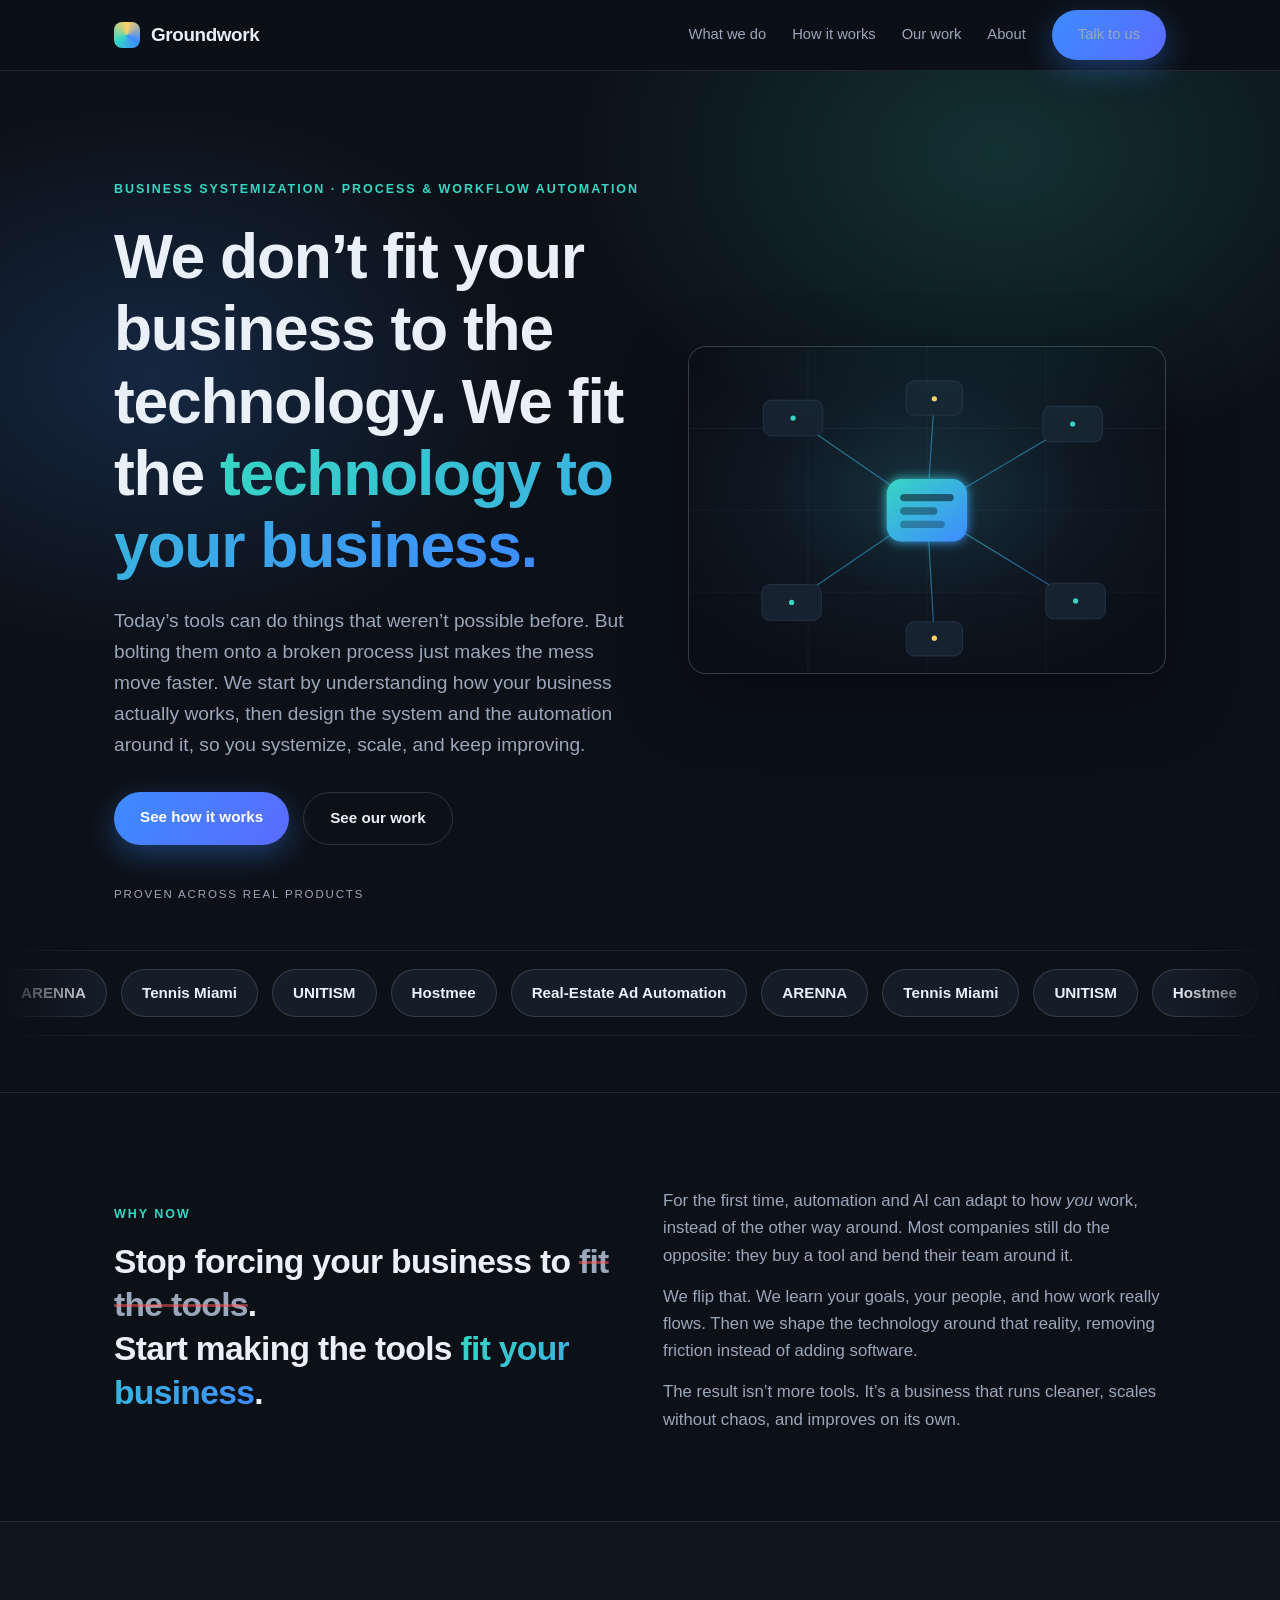
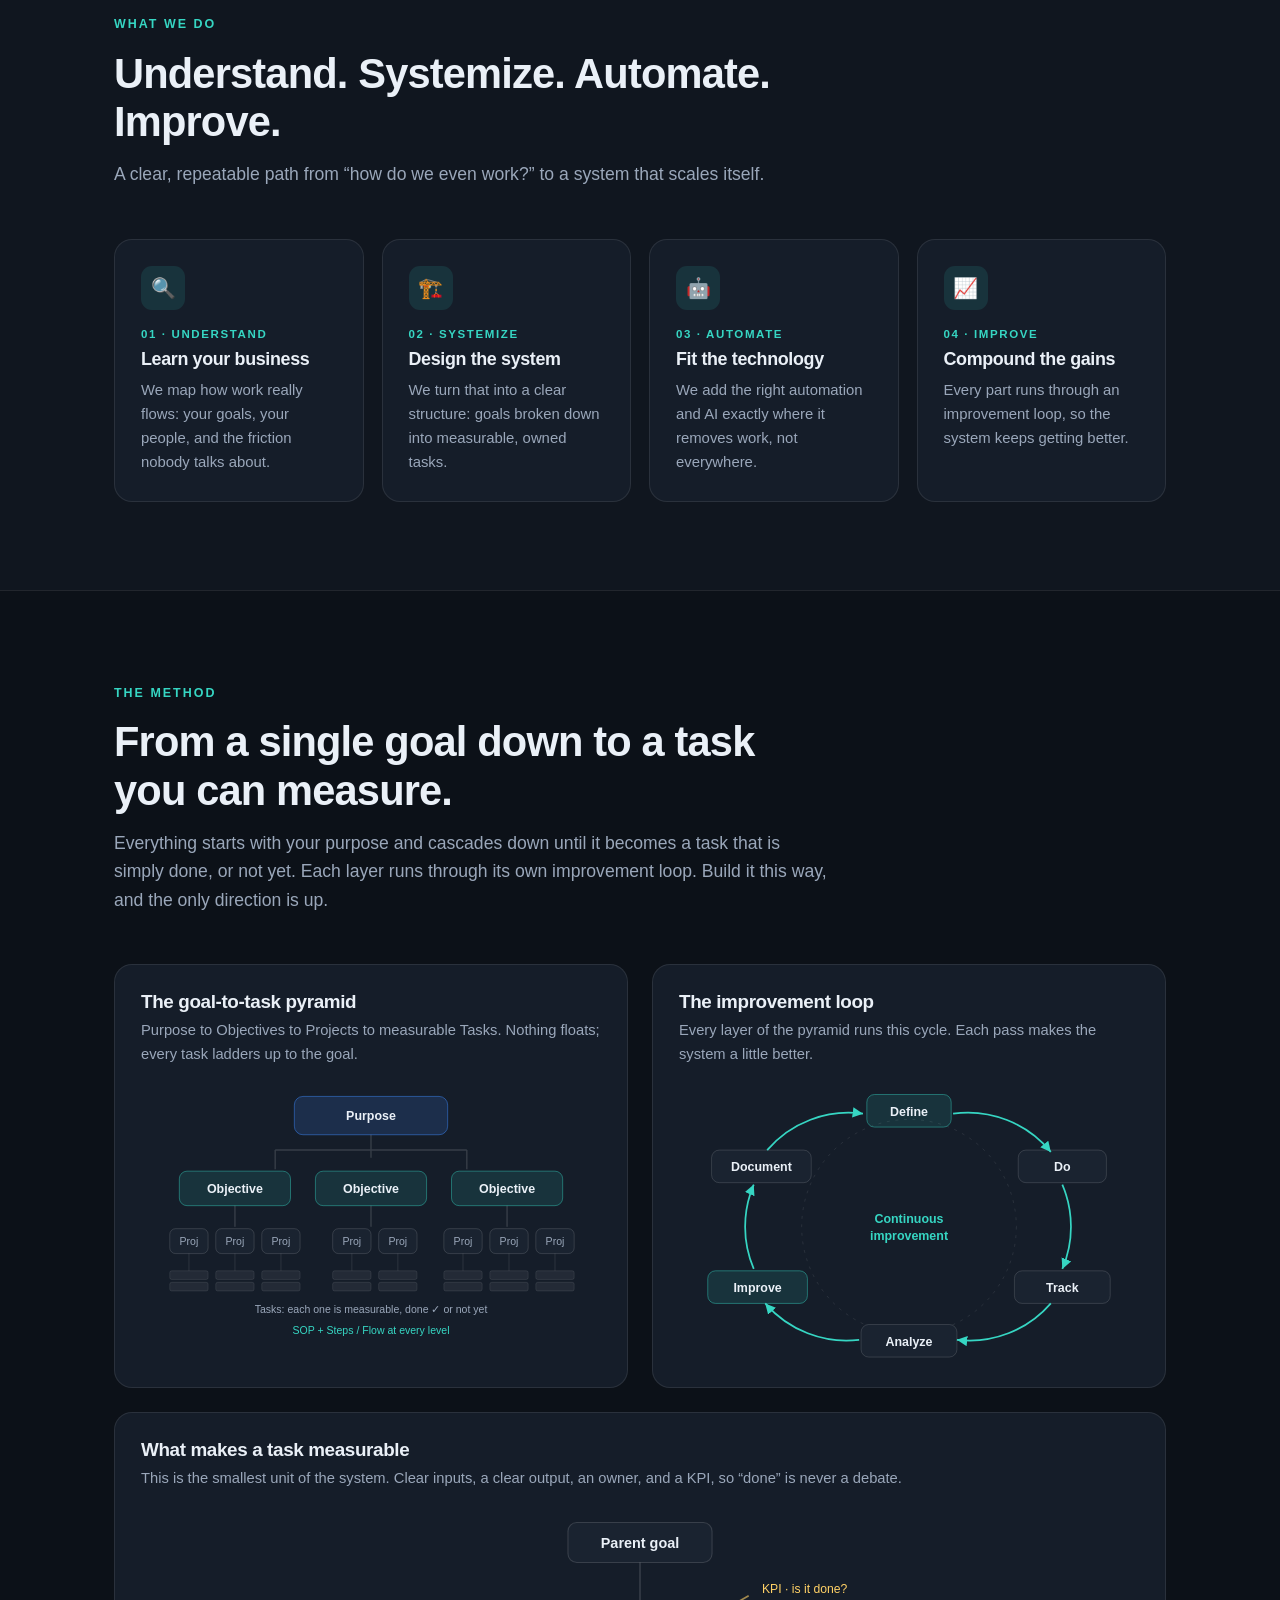
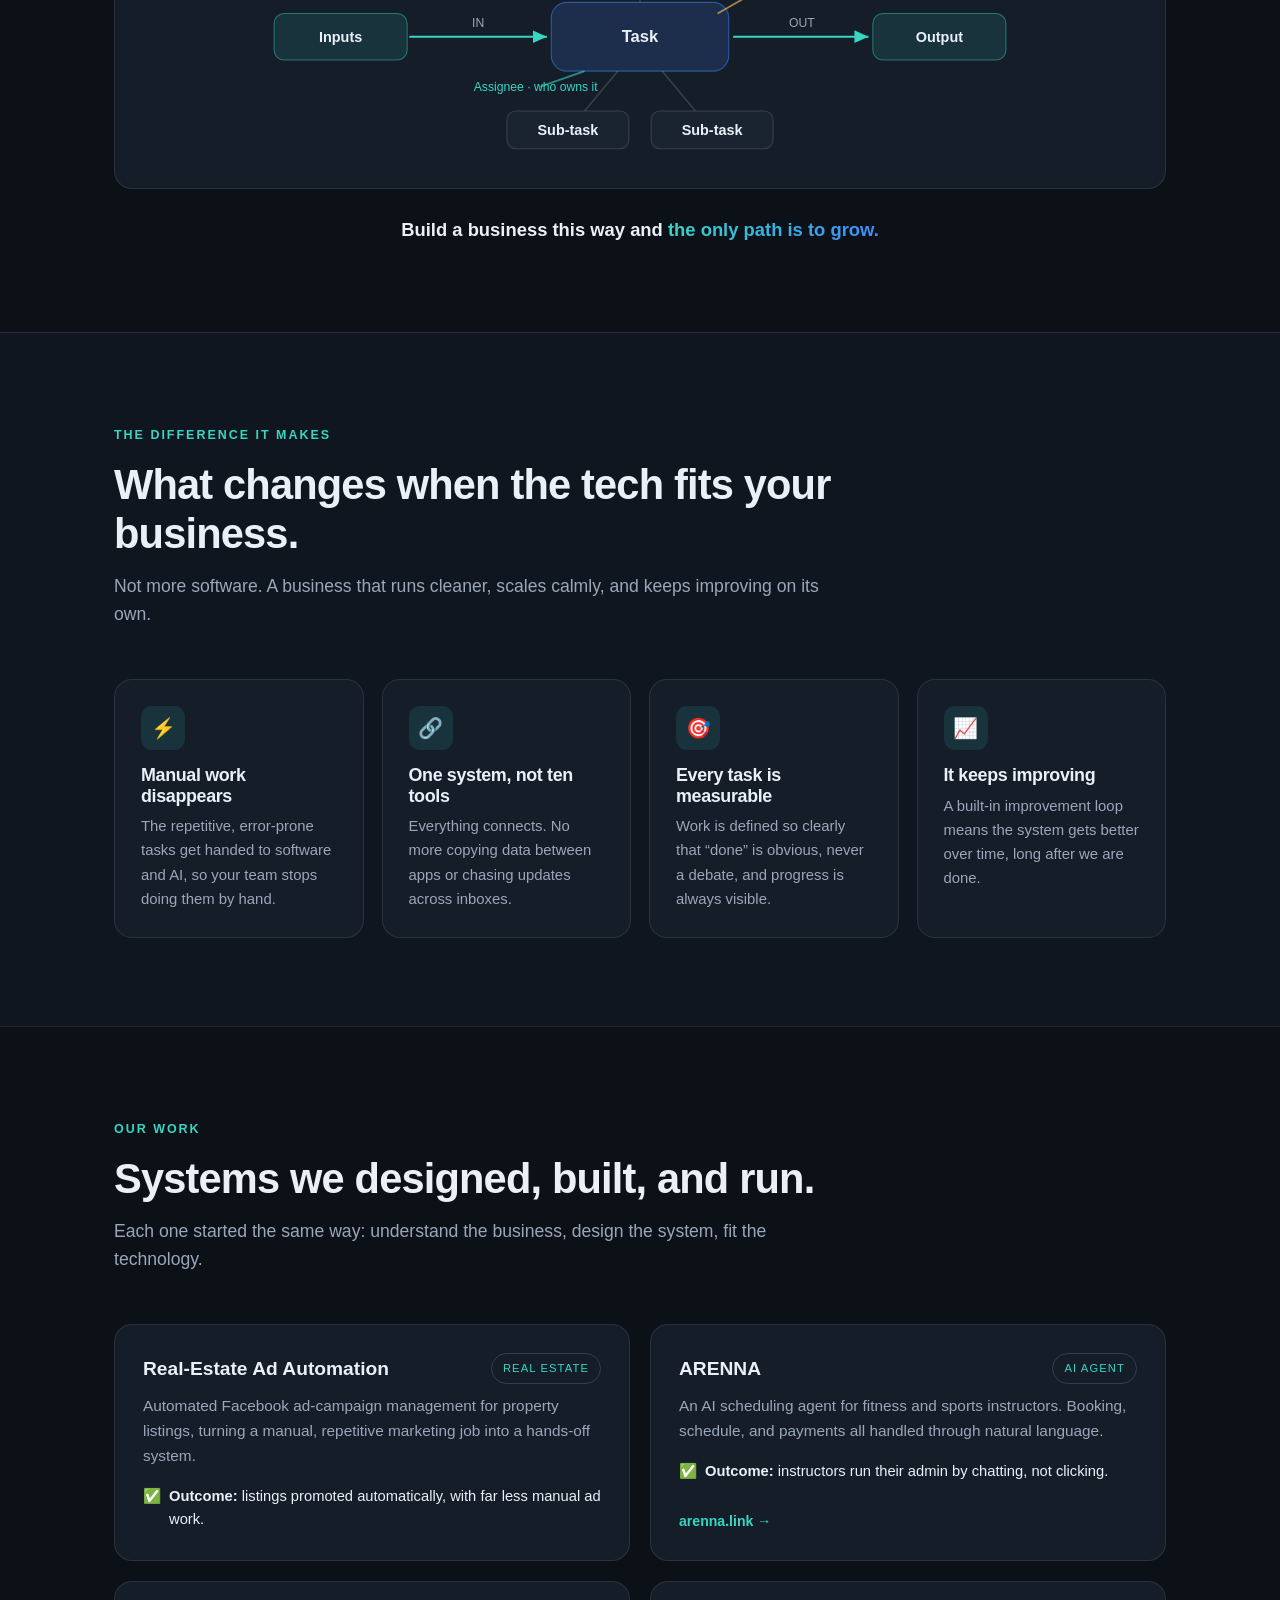
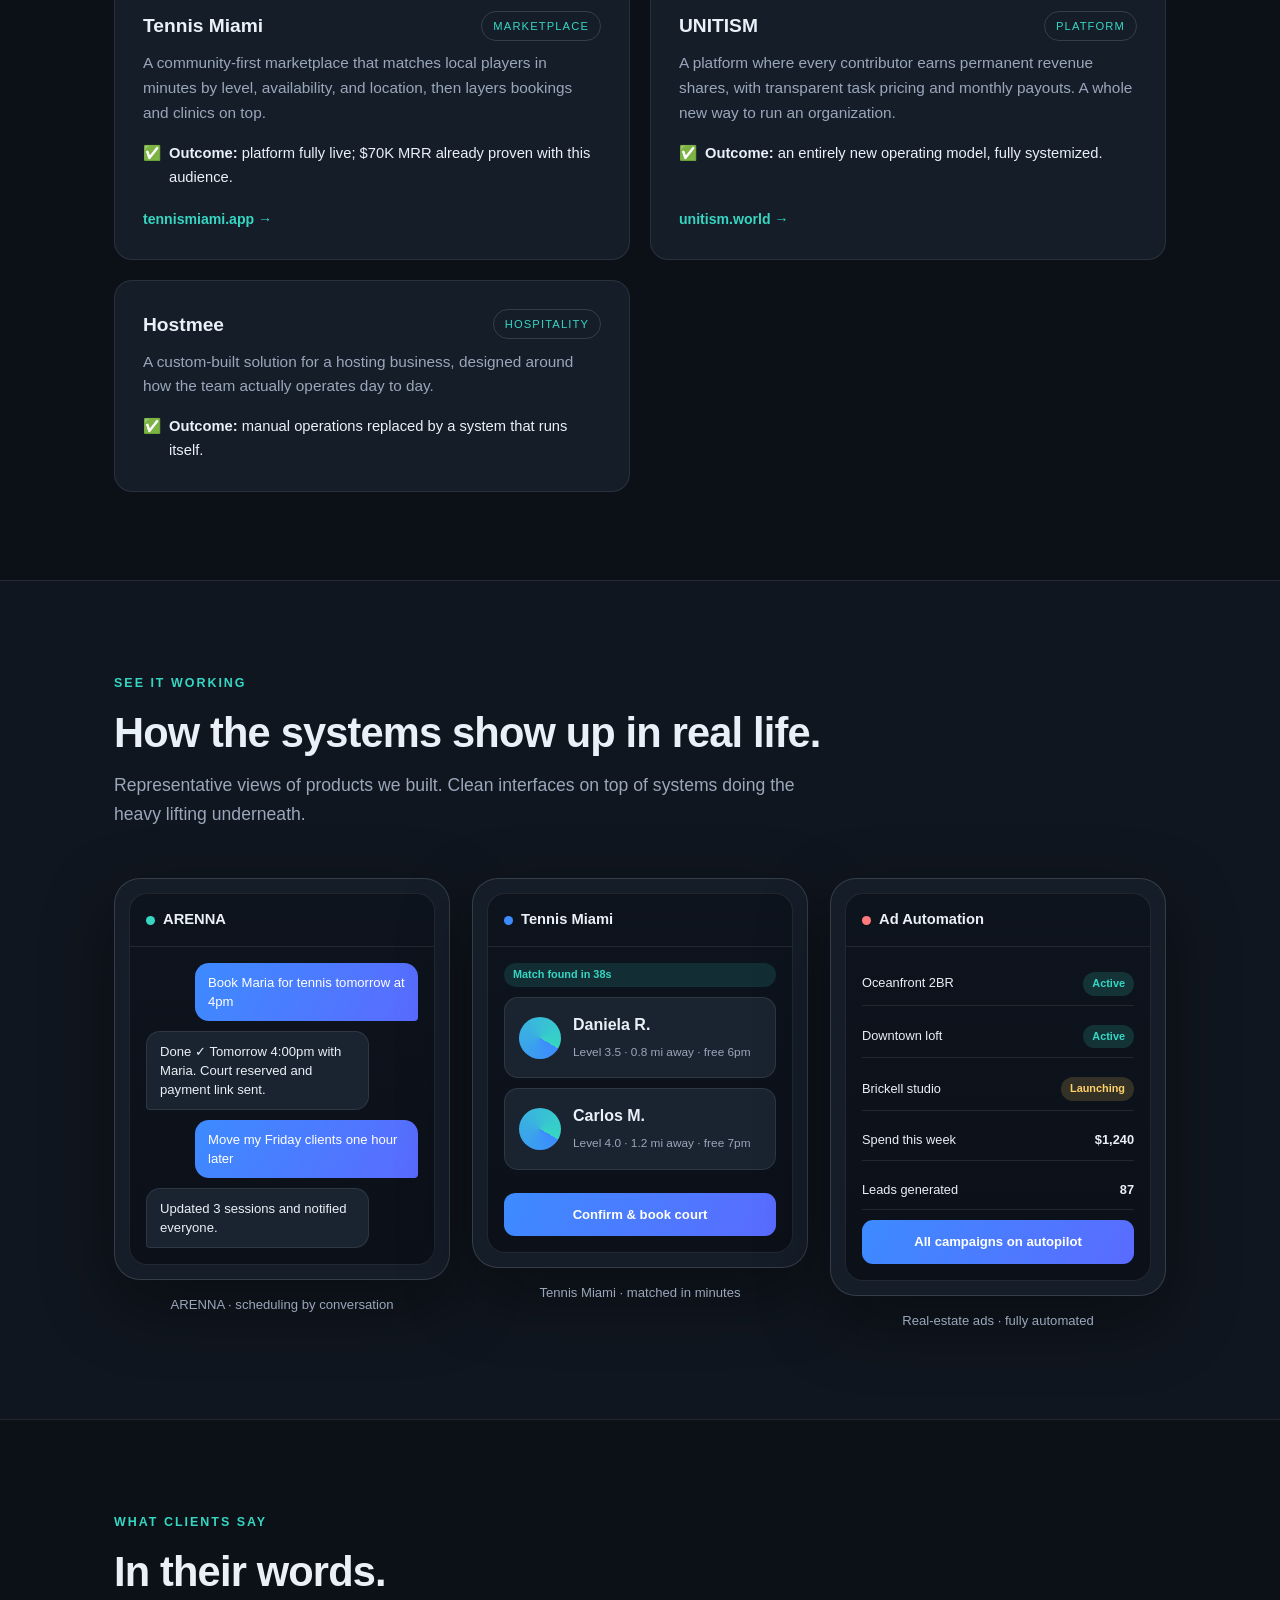
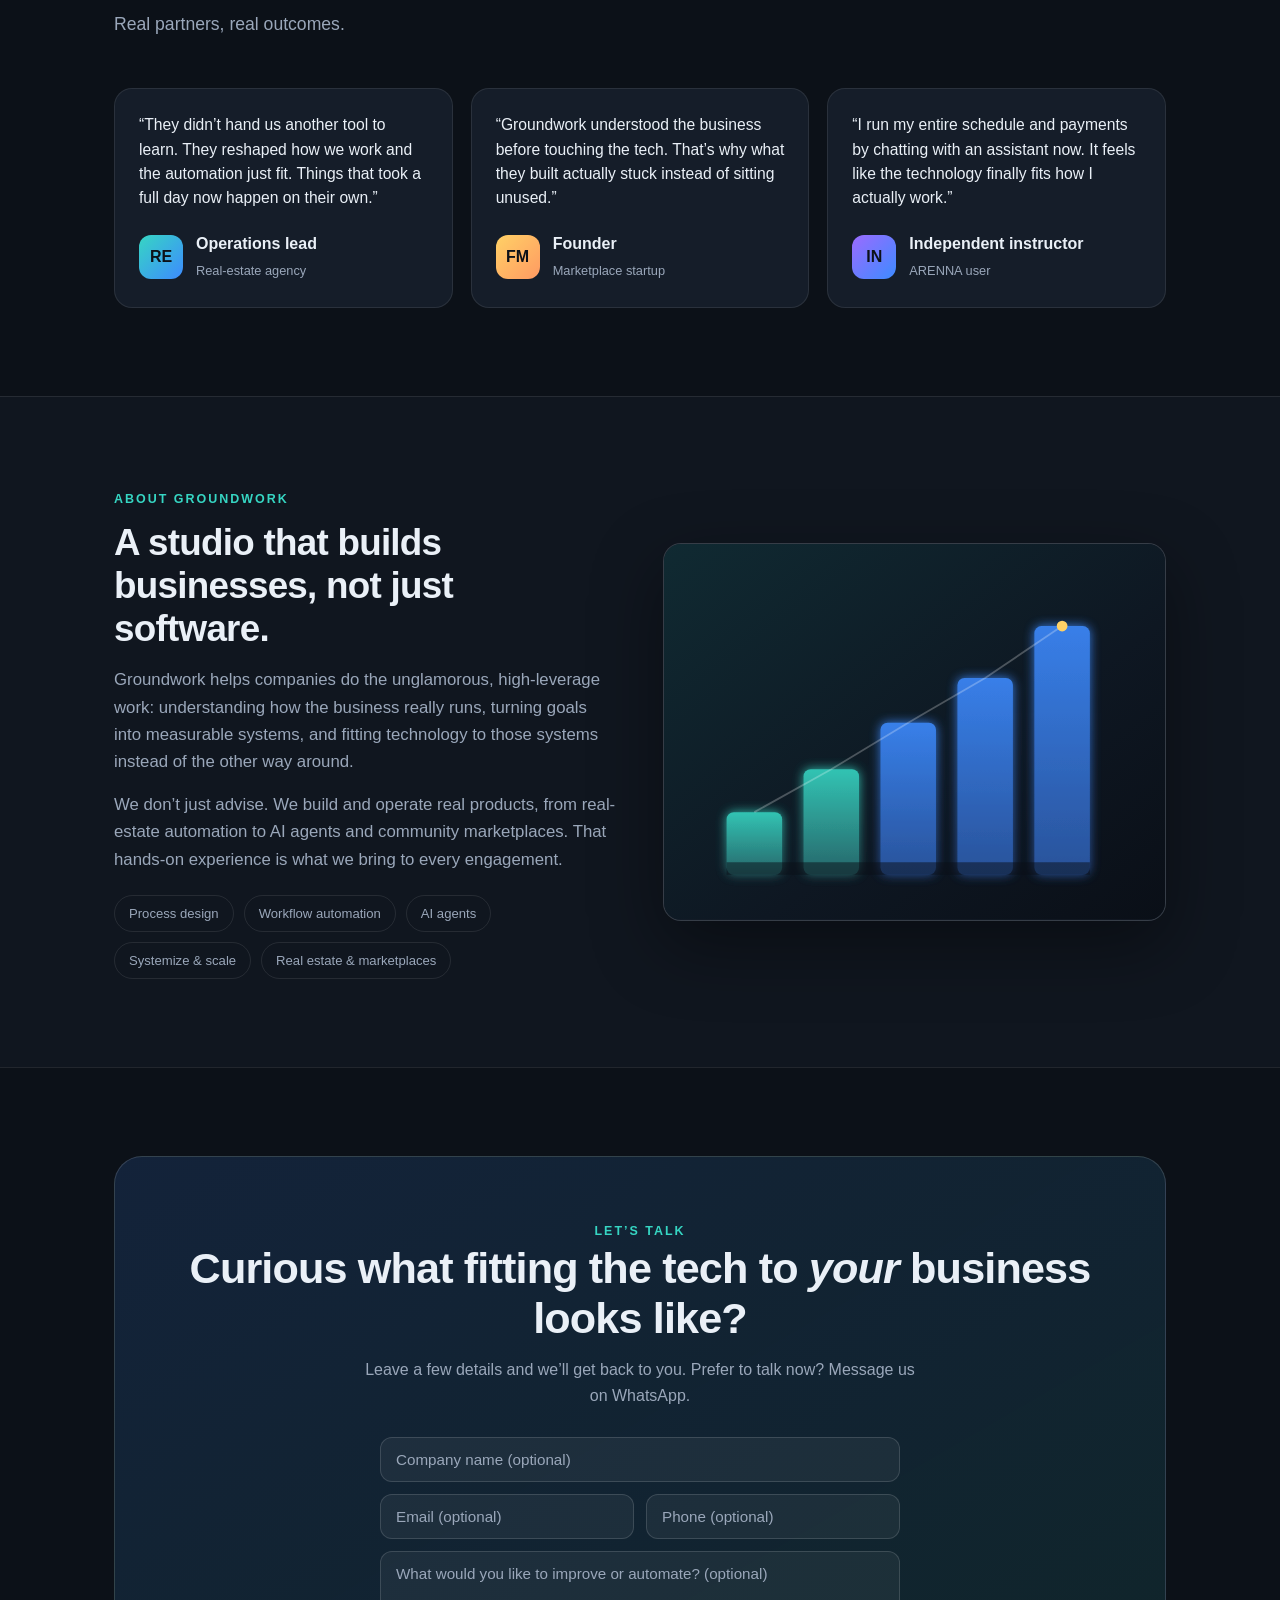
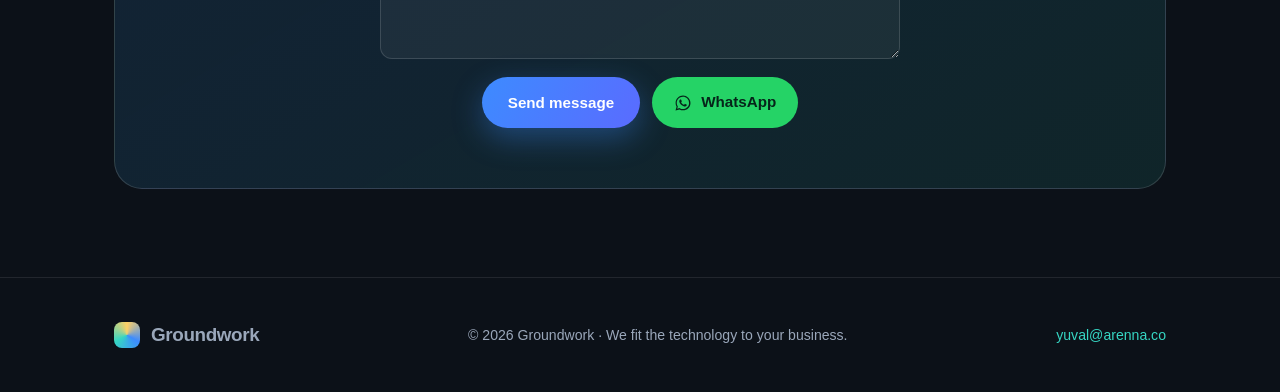
==== index.html @ fa265220 "Add files via upload" ====
<!DOCTYPE html>
<html lang="en">
<head>
<meta charset="UTF-8" />
<meta name="viewport" content="width=device-width, initial-scale=1.0" />
<title>Groundwork · We fit the technology to your business</title>
<meta name="description" content="Groundwork helps companies systemize and scale. We map how your business really works, design the system, and fit the right automation to it, so growth becomes the default path." />
<style>
  :root{
    --bg:#0c1118; --bg-soft:#10161f; --panel:#151d29; --panel-2:#1a2330;
    --line:rgba(255,255,255,.09); --line-2:rgba(255,255,255,.14);
    --text:#eaf0f7; --muted:#9aa7ba;
    --brand:#3d8bff; --brand-2:#36d6c3; --accent:#ffd166;
    --radius:18px; --maxw:1100px; --shadow:0 24px 70px rgba(0,0,0,.4);
  }
  *{box-sizing:border-box;margin:0;padding:0}
  html{scroll-behavior:smooth}
  body{font-family:-apple-system,BlinkMacSystemFont,"Segoe UI",Inter,Roboto,Helvetica,Arial,sans-serif;
    background:var(--bg);color:var(--text);line-height:1.62;-webkit-font-smoothing:antialiased}
  a{color:inherit;text-decoration:none}
  .wrap{max-width:var(--maxw);margin:0 auto;padding:0 24px}
  .eyebrow{font-size:.78rem;letter-spacing:.16em;text-transform:uppercase;color:var(--brand-2);font-weight:600}
  h1,h2,h3,h4{line-height:1.16;letter-spacing:-.02em}
  .btn{display:inline-block;padding:13px 26px;border-radius:999px;font-weight:600;font-size:.95rem;
    transition:transform .15s ease,box-shadow .15s ease,border-color .15s ease,color .15s ease;cursor:pointer}
  .btn-primary{background:linear-gradient(120deg,var(--brand),#5a6bff);color:#fff;box-shadow:0 10px 30px rgba(61,139,255,.35)}
  .btn-primary:hover{transform:translateY(-2px)}
  .btn-ghost{border:1px solid var(--line-2);color:var(--text)}
  .btn-ghost:hover{border-color:var(--brand-2);color:var(--brand-2)}

  header.nav{position:sticky;top:0;z-index:50;backdrop-filter:blur(12px);background:rgba(12,17,24,.74);border-bottom:1px solid var(--line)}
  .nav-inner{display:flex;align-items:center;justify-content:space-between;height:70px}
  .logo{display:flex;align-items:center;gap:11px;font-weight:700;letter-spacing:-.02em;font-size:1.18rem}
  .logo .mark{width:26px;height:26px;border-radius:8px;background:conic-gradient(from 120deg,var(--brand),var(--brand-2),var(--accent),var(--brand))}
  .nav-links{display:flex;gap:26px;align-items:center}
  .nav-links a{color:var(--muted);font-size:.92rem;font-weight:500}
  .nav-links a:hover{color:var(--text)}
  @media(max-width:780px){.nav-links a:not(.nav-cta){display:none}}

  .hero{position:relative;overflow:hidden;padding:104px 0 56px}
  .hero::before{content:"";position:absolute;inset:0;pointer-events:none;
    background:radial-gradient(55% 50% at 78% 8%,rgba(54,214,195,.16),transparent 60%),radial-gradient(50% 45% at 12% 30%,rgba(61,139,255,.18),transparent 60%)}
  .hero-inner{position:relative;max-width:880px}
  .hero h1{font-size:clamp(2.3rem,5.4vw,3.9rem);margin:20px 0 22px;font-weight:760}
  .hero h1 .hl{background:linear-gradient(120deg,var(--brand-2),var(--brand));-webkit-background-clip:text;background-clip:text;color:transparent}
  .hero p.lead{font-size:1.2rem;color:var(--muted);max-width:660px}
  .hero-cta{display:flex;gap:14px;margin-top:32px;flex-wrap:wrap}

  /* MARQUEE */
  .marquee{margin-top:46px;border-top:1px solid var(--line);border-bottom:1px solid var(--line);padding:18px 0;position:relative;overflow:hidden;
    -webkit-mask-image:linear-gradient(90deg,transparent,#000 8%,#000 92%,transparent);mask-image:linear-gradient(90deg,transparent,#000 8%,#000 92%,transparent)}
  .marquee .label{font-size:.72rem;letter-spacing:.16em;text-transform:uppercase;color:var(--muted);margin-bottom:12px}
  .track{display:flex;gap:14px;width:max-content;animation:scroll 26s linear infinite}
  .marquee:hover .track{animation-play-state:paused}
  @keyframes scroll{to{transform:translateX(-50%)}}
  .chip{display:flex;align-items:center;gap:10px;padding:11px 20px;border:1px solid var(--line-2);border-radius:999px;
    background:var(--panel);white-space:nowrap;font-weight:650;font-size:.95rem}
  .chip .dot{width:11px;height:11px;border-radius:50%}

  section{padding:88px 0;border-top:1px solid var(--line)}
  .section-head{max-width:720px;margin-bottom:50px}
  .section-head h2{font-size:clamp(1.8rem,3.6vw,2.6rem);margin:14px 0}
  .section-head p{color:var(--muted);font-size:1.1rem}
  .band{background:var(--bg-soft)}

  .shift{display:grid;grid-template-columns:1fr 1fr;gap:46px;align-items:center}
  @media(max-width:840px){.shift{grid-template-columns:1fr;gap:30px}}
  .pullquote{font-size:clamp(1.5rem,3vw,2.1rem);font-weight:650;line-height:1.3;letter-spacing:-.02em}
  .pullquote .x{color:var(--muted);text-decoration:line-through;text-decoration-color:rgba(255,90,90,.5)}
  .pullquote .o{background:linear-gradient(120deg,var(--brand-2),var(--brand));-webkit-background-clip:text;background-clip:text;color:transparent}
  .shift p{color:var(--muted);font-size:1.05rem;margin-top:6px}
  .shift p + p{margin-top:14px}

  .cards{display:grid;grid-template-columns:repeat(4,1fr);gap:18px}
  @media(max-width:900px){.cards{grid-template-columns:1fr 1fr}}
  @media(max-width:560px){.cards{grid-template-columns:1fr}}
  .card{background:var(--panel);border:1px solid var(--line);border-radius:var(--radius);padding:26px;transition:transform .2s ease,border-color .2s ease}
  .card:hover{transform:translateY(-4px);border-color:rgba(54,214,195,.4)}
  .card .ic{width:44px;height:44px;border-radius:11px;display:grid;place-items:center;margin-bottom:15px;background:rgba(54,214,195,.12);font-size:1.25rem}
  .card .step-k{font-size:.72rem;letter-spacing:.14em;text-transform:uppercase;color:var(--brand-2);font-weight:600}
  .card h3{font-size:1.12rem;margin:6px 0 8px}
  .card p{color:var(--muted);font-size:.93rem}

  .method-grid{display:grid;grid-template-columns:1fr 1fr;gap:24px;margin-top:8px}
  @media(max-width:840px){.method-grid{grid-template-columns:1fr}}
  .diagram{background:var(--panel);border:1px solid var(--line);border-radius:var(--radius);padding:26px}
  .diagram h3{font-size:1.18rem;margin-bottom:6px}
  .diagram p{color:var(--muted);font-size:.92rem;margin-bottom:16px}
  .diagram svg{width:100%;height:auto;display:block}
  .full{grid-column:1 / -1}
  .method-note{margin-top:26px;text-align:center;font-size:1.15rem;color:var(--text);font-weight:600}
  .method-note span{background:linear-gradient(120deg,var(--brand-2),var(--brand));-webkit-background-clip:text;background-clip:text;color:transparent}

  .stats{display:grid;grid-template-columns:repeat(4,1fr);gap:18px}
  @media(max-width:780px){.stats{grid-template-columns:1fr 1fr}}
  .stat{background:var(--panel);border:1px solid var(--line);border-radius:var(--radius);padding:26px;text-align:center}
  .stat .big{font-size:2.2rem;font-weight:760;background:linear-gradient(120deg,var(--brand-2),var(--brand));-webkit-background-clip:text;background-clip:text;color:transparent}
  .stat .lbl{font-size:.86rem;color:var(--muted);margin-top:6px}
  .stat .src{font-size:.72rem;color:var(--muted);opacity:.7;margin-top:8px}

  .cases{display:grid;grid-template-columns:1fr 1fr;gap:20px}
  @media(max-width:840px){.cases{grid-template-columns:1fr}}
  .case{background:var(--panel);border:1px solid var(--line);border-radius:var(--radius);padding:28px;display:flex;flex-direction:column;gap:10px;transition:border-color .2s ease,transform .2s ease}
  .case:hover{border-color:var(--line-2);transform:translateY(-3px)}
  .case .top{display:flex;align-items:center;justify-content:space-between;gap:10px}
  .case .name{font-size:1.2rem;font-weight:700}
  .case .badge{font-size:.7rem;letter-spacing:.1em;text-transform:uppercase;color:var(--brand-2);border:1px solid var(--line-2);border-radius:999px;padding:5px 11px}
  .case .what{color:var(--muted);font-size:.96rem}
  .case .res{margin-top:6px;font-size:.92rem;display:flex;gap:8px;align-items:flex-start}
  .case .res b{color:var(--text)}
  .case a.link{margin-top:auto;color:var(--brand-2);font-size:.88rem;font-weight:600;padding-top:8px}

  /* MOCKUPS */
  .mocks{display:grid;grid-template-columns:repeat(3,1fr);gap:22px}
  @media(max-width:780px){.mocks{grid-template-columns:1fr;max-width:360px;margin:0 auto}}
  .phone{background:var(--panel);border:1px solid var(--line-2);border-radius:26px;padding:14px;box-shadow:var(--shadow)}
  .phone .screen{background:linear-gradient(180deg,#0e141d,#0b1019);border:1px solid var(--line);border-radius:18px;overflow:hidden;min-height:360px;display:flex;flex-direction:column}
  .ph-top{display:flex;align-items:center;gap:8px;padding:14px 16px;border-bottom:1px solid var(--line);font-weight:700;font-size:.92rem}
  .ph-top .d{width:9px;height:9px;border-radius:50%}
  .ph-body{padding:16px;display:flex;flex-direction:column;gap:10px;flex:1}
  .bubble{max-width:82%;padding:10px 13px;border-radius:14px;font-size:.82rem;line-height:1.45}
  .bubble.me{align-self:flex-end;background:linear-gradient(120deg,var(--brand),#5a6bff);color:#fff;border-bottom-right-radius:4px}
  .bubble.ai{align-self:flex-start;background:var(--panel-2);border:1px solid var(--line);border-bottom-left-radius:4px}
  .mlabel{text-align:center;font-size:.82rem;color:var(--muted);margin-top:14px}
  .tm-card{background:var(--panel-2);border:1px solid var(--line);border-radius:14px;padding:14px;display:flex;gap:12px;align-items:center}
  .tm-ava{width:42px;height:42px;border-radius:50%;background:conic-gradient(from 120deg,var(--brand),var(--brand-2));flex:none}
  .tm-card small{color:var(--muted);font-size:.74rem}
  .pill-tag{display:inline-block;font-size:.68rem;padding:3px 9px;border-radius:999px;background:rgba(54,214,195,.14);color:var(--brand-2);font-weight:600}
  .row{display:flex;align-items:center;justify-content:space-between;font-size:.8rem;padding:9px 0;border-bottom:1px solid var(--line)}
  .row:last-child{border-bottom:none}
  .row .st{font-size:.68rem;padding:3px 9px;border-radius:999px;font-weight:600}
  .st.on{background:rgba(54,214,195,.16);color:var(--brand-2)}
  .st.run{background:rgba(255,209,102,.16);color:var(--accent)}
  .btn-mini{margin-top:auto;text-align:center;background:linear-gradient(120deg,var(--brand),#5a6bff);color:#fff;border-radius:11px;padding:11px;font-weight:650;font-size:.82rem}

  /* TESTIMONIALS */
  .tcards{display:grid;grid-template-columns:repeat(3,1fr);gap:18px}
  @media(max-width:780px){.tcards{grid-template-columns:1fr}}
  .tcard{background:var(--panel);border:1px solid var(--line);border-radius:var(--radius);padding:24px;display:flex;flex-direction:column}
  .tcard .q{color:var(--text);font-size:.98rem;line-height:1.55}
  .tcard .who{display:flex;align-items:center;gap:13px;margin-top:20px}
  .mono{width:44px;height:44px;border-radius:12px;display:grid;place-items:center;font-weight:750;font-size:1rem;color:#0c1118;flex:none}
  .m1{background:linear-gradient(135deg,var(--brand-2),var(--brand))}
  .m2{background:linear-gradient(135deg,var(--accent),#ff9a62)}
  .m3{background:linear-gradient(135deg,#9b6bff,var(--brand))}
  .tcard .who small{color:var(--muted);font-size:.8rem}

  .about{display:grid;grid-template-columns:1fr 1fr;gap:46px;align-items:center}
  @media(max-width:840px){.about{grid-template-columns:1fr}}
  .pills{display:flex;gap:10px;flex-wrap:wrap;margin-top:22px}
  .pill{font-size:.82rem;padding:7px 14px;border-radius:999px;border:1px solid var(--line);color:var(--muted)}

  .cta-box{background:linear-gradient(150deg,rgba(61,139,255,.15),rgba(54,214,195,.1));border:1px solid var(--line-2);border-radius:28px;padding:60px 32px;text-align:center}
  .cta-box h2{font-size:clamp(1.8rem,4vw,2.7rem);margin-bottom:14px}
  .cta-box p{color:var(--muted);max-width:560px;margin:0 auto 28px}
  .cform{max-width:520px;margin:0 auto;text-align:left;display:grid;gap:12px}
  .cform .two{display:grid;grid-template-columns:1fr 1fr;gap:12px}
  @media(max-width:520px){.cform .two{grid-template-columns:1fr}}
  .cform input,.cform textarea{width:100%;background:rgba(255,255,255,.05);border:1px solid var(--line-2);border-radius:12px;padding:13px 15px;color:var(--text);font-size:.95rem;font-family:inherit}
  .cform input::placeholder,.cform textarea::placeholder{color:var(--muted)}
  .cform input:focus,.cform textarea:focus{outline:none;border-color:var(--brand-2);background:rgba(255,255,255,.07)}
  .cform textarea{min-height:108px;resize:vertical}
  .cform .actions{display:flex;gap:12px;flex-wrap:wrap;justify-content:center;margin-top:6px}
  .cform button{border:none}
  .btn-wa{display:inline-flex;align-items:center;gap:9px;background:#25D366;color:#06251a;font-weight:700;border-radius:999px;padding:13px 22px;font-size:.95rem;transition:transform .15s ease}
  .btn-wa:hover{transform:translateY(-2px)}

  footer{padding:42px 0;border-top:1px solid var(--line);color:var(--muted);font-size:.88rem}
  .foot-inner{display:flex;justify-content:space-between;gap:20px;flex-wrap:wrap;align-items:center}

  .reveal{opacity:0;transform:translateY(18px);transition:opacity .6s ease,transform .6s ease}
  .reveal.in{opacity:1;transform:none}

  .d-box{fill:var(--panel-2);stroke:var(--line-2)}
  .d-box-accent{fill:rgba(61,139,255,.16);stroke:rgba(61,139,255,.5)}
  .d-box-2{fill:rgba(54,214,195,.12);stroke:rgba(54,214,195,.45)}
  .d-txt{fill:var(--text);font-size:13px;font-weight:600;font-family:inherit}
  .d-txt-sm{fill:var(--muted);font-size:11px;font-family:inherit}
  .d-line{stroke:var(--line-2);stroke-width:1.5;fill:none}
  .d-arrow{stroke:var(--brand-2);stroke-width:1.8;fill:none}
  @media(prefers-reduced-motion:reduce){.track{animation:none}}

  /* IMAGES */
  .imgwrap{border:1px solid var(--line-2);border-radius:var(--radius);overflow:hidden;box-shadow:var(--shadow);background:var(--panel)}
  .imgwrap img,.imgwrap svg{display:block;width:100%;height:100%;object-fit:cover}
  .hero-grid{display:grid;grid-template-columns:1.05fr .95fr;gap:46px;align-items:center}
  @media(max-width:900px){.hero-grid{grid-template-columns:1fr;gap:34px}}
  .hero-grid .imgwrap{aspect-ratio:16/11}
  .shift .imgwrap{margin-top:24px;aspect-ratio:4/3}
  .about .imgwrap{aspect-ratio:4/3}
</style>
</head>
<body>

<header class="nav">
  <div class="wrap nav-inner">
    <a href="#top" class="logo"><span class="mark"></span> Groundwork</a>
    <nav class="nav-links">
      <a href="#approach">What we do</a>
      <a href="#method">How it works</a>
      <a href="#work">Our work</a>
      <a href="#about">About</a>
      <a href="#contact" class="btn btn-primary">Talk to us</a>
    </nav>
  </div>
</header>

<a id="top"></a>
<section class="hero" style="border-top:none">
  <div class="wrap">
    <div class="hero-grid">
      <div class="hero-inner">
        <span class="eyebrow">Business systemization · Process &amp; workflow automation</span>
        <h1>We don’t fit your business to the technology. We fit the <span class="hl">technology to your business.</span></h1>
        <p class="lead">Today’s tools can do things that weren’t possible before. But bolting them onto a broken process just makes the mess move faster. We start by understanding how your business actually works, then design the system and the automation around it, so you systemize, scale, and keep improving.</p>
        <div class="hero-cta">
          <a href="#method" class="btn btn-primary">See how it works</a>
          <a href="#work" class="btn btn-ghost">See our work</a>
        </div>
      </div>
      <div class="imgwrap art"><svg viewBox="0 0 640 440" width="100%" height="100%" preserveAspectRatio="xMidYMid slice" xmlns="http://www.w3.org/2000/svg" role="img" aria-label="Modular technology assembling around a single business core">
        <defs>
          <radialGradient id="hg" cx="50%" cy="44%" r="62%"><stop offset="0%" stop-color="#16323d"/><stop offset="55%" stop-color="#0e1722"/><stop offset="100%" stop-color="#0a0f17"/></radialGradient>
          <linearGradient id="hb" x1="0" y1="0" x2="1" y2="1"><stop offset="0" stop-color="#36d6c3"/><stop offset="1" stop-color="#3d8bff"/></linearGradient>
          <filter id="hglow" x="-60%" y="-60%" width="220%" height="220%"><feGaussianBlur stdDeviation="7" result="b"/><feMerge><feMergeNode in="b"/><feMergeNode in="SourceGraphic"/></feMerge></filter>
        </defs>
        <rect width="640" height="440" fill="url(#hg)"/>
        <g stroke="#9aa7ba" stroke-width="1" opacity=".09">
          <path d="M0 110H640M0 220H640M0 330H640M160 0V440M320 0V440M480 0V440"/>
        </g>
        <g stroke="url(#hb)" stroke-width="1.6" fill="none" opacity=".55">
          <path d="M320 220 L140 96"/><path d="M320 220 L516 104"/><path d="M320 220 L138 344"/><path d="M320 220 L520 342"/><path d="M320 220 L330 70"/><path d="M320 220 L330 392"/>
        </g>
        <g fill="#16222f" stroke="#2a3a4d">
          <rect x="100" y="72" width="80" height="48" rx="11"/><rect x="476" y="80" width="80" height="48" rx="11"/>
          <rect x="98" y="320" width="80" height="48" rx="11"/><rect x="480" y="318" width="80" height="48" rx="11"/>
          <rect x="292" y="46" width="76" height="46" rx="11"/><rect x="292" y="370" width="76" height="46" rx="11"/>
        </g>
        <g fill="#36d6c3"><circle cx="140" cy="96" r="3.5"/><circle cx="516" cy="104" r="3.5"/><circle cx="138" cy="344" r="3.5"/><circle cx="520" cy="342" r="3.5"/></g>
        <g fill="#ffd166"><circle cx="330" cy="70" r="3.5"/><circle cx="330" cy="392" r="3.5"/></g>
        <g filter="url(#hglow)"><rect x="266" y="178" width="108" height="84" rx="20" fill="url(#hb)"/></g>
        <rect x="284" y="198" width="72" height="10" rx="5" fill="#0a0f17" opacity=".55"/>
        <rect x="284" y="216" width="50" height="10" rx="5" fill="#0a0f17" opacity=".4"/>
        <rect x="284" y="234" width="60" height="10" rx="5" fill="#0a0f17" opacity=".3"/>
      </svg></div>
    </div>
  </div>

  <!-- ANIMATED PRODUCT MARQUEE -->
  <div class="wrap"><div class="label" style="font-size:.72rem;letter-spacing:.16em;text-transform:uppercase;color:var(--muted);margin:40px 0 0">Proven across real products</div></div>
  <div class="marquee">
    <div class="track">
      <span class="chip">ARENNA</span>
      <span class="chip">Tennis Miami</span>
      <span class="chip">UNITISM</span>
      <span class="chip">Hostmee</span>
      <span class="chip">Real-Estate Ad Automation</span>
      <!-- duplicate for seamless loop -->
      <span class="chip">ARENNA</span>
      <span class="chip">Tennis Miami</span>
      <span class="chip">UNITISM</span>
      <span class="chip">Hostmee</span>
      <span class="chip">Real-Estate Ad Automation</span>
    </div>
  </div>
</section>

<!-- THE SHIFT -->
<section id="why">
  <div class="wrap shift">
    <div class="reveal">
      <span class="eyebrow">Why now</span>
      <div class="pullquote" style="margin-top:14px">
        Stop forcing your business to <span class="x">fit the tools</span>.<br>
        Start making the tools <span class="o">fit your business</span>.
      </div>
    </div>
    <div class="reveal">
      <p>For the first time, automation and AI can adapt to how <em>you</em> work, instead of the other way around. Most companies still do the opposite: they buy a tool and bend their team around it.</p>
      <p>We flip that. We learn your goals, your people, and how work really flows. Then we shape the technology around that reality, removing friction instead of adding software.</p>
      <p>The result isn’t more tools. It’s a business that runs cleaner, scales without chaos, and improves on its own.</p>
    </div>
  </div>
</section>

<!-- WHAT WE DO -->
<section id="approach" class="band">
  <div class="wrap">
    <div class="section-head reveal">
      <span class="eyebrow">What we do</span>
      <h2>Understand. Systemize. Automate. Improve.</h2>
      <p>A clear, repeatable path from “how do we even work?” to a system that scales itself.</p>
    </div>
    <div class="cards">
      <div class="card reveal"><div class="ic">🔍</div><div class="step-k">01 · Understand</div><h3>Learn your business</h3><p>We map how work really flows: your goals, your people, and the friction nobody talks about.</p></div>
      <div class="card reveal"><div class="ic">🏗️</div><div class="step-k">02 · Systemize</div><h3>Design the system</h3><p>We turn that into a clear structure: goals broken down into measurable, owned tasks.</p></div>
      <div class="card reveal"><div class="ic">🤖</div><div class="step-k">03 · Automate</div><h3>Fit the technology</h3><p>We add the right automation and AI exactly where it removes work, not everywhere.</p></div>
      <div class="card reveal"><div class="ic">📈</div><div class="step-k">04 · Improve</div><h3>Compound the gains</h3><p>Every part runs through an improvement loop, so the system keeps getting better.</p></div>
    </div>
  </div>
</section>

<!-- METHOD -->
<section id="method">
  <div class="wrap">
    <div class="section-head reveal">
      <span class="eyebrow">The method</span>
      <h2>From a single goal down to a task you can measure.</h2>
      <p>Everything starts with your purpose and cascades down until it becomes a task that is simply done, or not yet. Each layer runs through its own improvement loop. Build it this way, and the only direction is up.</p>
    </div>

    <div class="method-grid">
      <!-- PYRAMID -->
      <div class="diagram reveal">
        <h3>The goal-to-task pyramid</h3>
        <p>Purpose to Objectives to Projects to measurable Tasks. Nothing floats; every task ladders up to the goal.</p>
        <svg viewBox="0 0 480 290" role="img" aria-label="Pyramid from Purpose to Tasks">
          <rect class="d-box-accent" x="160" y="14" width="160" height="40" rx="9"/>
          <text class="d-txt" x="240" y="39" text-anchor="middle">Purpose</text>
          <path class="d-line" d="M240 54 V70 M140 70 H340 M140 70 V90 M240 70 V78 M340 70 V90"/>
          <rect class="d-box-2" x="40" y="92" width="116" height="36" rx="8"/>
          <rect class="d-box-2" x="182" y="92" width="116" height="36" rx="8"/>
          <rect class="d-box-2" x="324" y="92" width="116" height="36" rx="8"/>
          <text class="d-txt" x="98" y="115" text-anchor="middle">Objective</text>
          <text class="d-txt" x="240" y="115" text-anchor="middle">Objective</text>
          <text class="d-txt" x="382" y="115" text-anchor="middle">Objective</text>
          <path class="d-line" d="M98 128 V150 M240 128 V150 M382 128 V150"/>
          <g>
            <rect class="d-box" x="30" y="152" width="40" height="26" rx="6"/><rect class="d-box" x="78" y="152" width="40" height="26" rx="6"/><rect class="d-box" x="126" y="152" width="40" height="26" rx="6"/>
            <rect class="d-box" x="200" y="152" width="40" height="26" rx="6"/><rect class="d-box" x="248" y="152" width="40" height="26" rx="6"/>
            <rect class="d-box" x="316" y="152" width="40" height="26" rx="6"/><rect class="d-box" x="364" y="152" width="40" height="26" rx="6"/><rect class="d-box" x="412" y="152" width="40" height="26" rx="6"/>
          </g>
          <text class="d-txt-sm" x="50" y="169" text-anchor="middle">Proj</text><text class="d-txt-sm" x="98" y="169" text-anchor="middle">Proj</text><text class="d-txt-sm" x="146" y="169" text-anchor="middle">Proj</text>
          <text class="d-txt-sm" x="220" y="169" text-anchor="middle">Proj</text><text class="d-txt-sm" x="268" y="169" text-anchor="middle">Proj</text>
          <text class="d-txt-sm" x="336" y="169" text-anchor="middle">Proj</text><text class="d-txt-sm" x="384" y="169" text-anchor="middle">Proj</text><text class="d-txt-sm" x="432" y="169" text-anchor="middle">Proj</text>
          <g fill="rgba(255,255,255,.06)" stroke="var(--line)">
            <rect x="30" y="196" width="40" height="9" rx="2"/><rect x="30" y="208" width="40" height="9" rx="2"/>
            <rect x="78" y="196" width="40" height="9" rx="2"/><rect x="78" y="208" width="40" height="9" rx="2"/>
            <rect x="126" y="196" width="40" height="9" rx="2"/><rect x="126" y="208" width="40" height="9" rx="2"/>
            <rect x="200" y="196" width="40" height="9" rx="2"/><rect x="200" y="208" width="40" height="9" rx="2"/>
            <rect x="248" y="196" width="40" height="9" rx="2"/><rect x="248" y="208" width="40" height="9" rx="2"/>
            <rect x="316" y="196" width="40" height="9" rx="2"/><rect x="316" y="208" width="40" height="9" rx="2"/>
            <rect x="364" y="196" width="40" height="9" rx="2"/><rect x="364" y="208" width="40" height="9" rx="2"/>
            <rect x="412" y="196" width="40" height="9" rx="2"/><rect x="412" y="208" width="40" height="9" rx="2"/>
          </g>
          <path class="d-line" style="opacity:.5" d="M50 178 V196 M98 178 V196 M146 178 V196 M220 178 V196 M268 178 V196 M336 178 V196 M384 178 V196 M432 178 V196"/>
          <text class="d-txt-sm" x="240" y="240" text-anchor="middle">Tasks: each one is measurable, done ✓ or not yet</text>
          <text class="d-txt-sm" x="240" y="262" text-anchor="middle" style="fill:var(--brand-2)">SOP + Steps / Flow at every level</text>
        </svg>
      </div>

      <!-- LOOP -->
      <div class="diagram reveal">
        <h3>The improvement loop</h3>
        <p>Every layer of the pyramid runs this cycle. Each pass makes the system a little better.</p>
        <svg viewBox="0 0 480 290" role="img" aria-label="Continuous improvement loop">
          <defs><marker id="ah" markerWidth="9" markerHeight="9" refX="6" refY="3" orient="auto"><path d="M0,0 L6,3 L0,6 Z" fill="var(--brand-2)"/></marker></defs>
          <circle cx="240" cy="150" r="112" fill="none" stroke="var(--line)" stroke-dasharray="3 6"/>
          <text class="d-txt" x="240" y="146" text-anchor="middle" style="fill:var(--brand-2)">Continuous</text>
          <text class="d-txt" x="240" y="164" text-anchor="middle" style="fill:var(--brand-2)">improvement</text>
          <rect class="d-box-2" x="196" y="12" width="88" height="34" rx="8"/><text class="d-txt" x="240" y="34" text-anchor="middle">Define</text>
          <rect class="d-box" x="354" y="70" width="92" height="34" rx="8"/><text class="d-txt" x="400" y="92" text-anchor="middle">Do</text>
          <rect class="d-box" x="350" y="196" width="100" height="34" rx="8"/><text class="d-txt" x="400" y="218" text-anchor="middle">Track</text>
          <rect class="d-box" x="190" y="252" width="100" height="34" rx="8"/><text class="d-txt" x="240" y="274" text-anchor="middle">Analyze</text>
          <rect class="d-box-2" x="30" y="196" width="104" height="34" rx="8"/><text class="d-txt" x="82" y="218" text-anchor="middle">Improve</text>
          <rect class="d-box" x="34" y="70" width="104" height="34" rx="8"/><text class="d-txt" x="86" y="92" text-anchor="middle">Document</text>
          <path class="d-arrow" marker-end="url(#ah)" d="M286 32 A112 112 0 0 1 388 72"/>
          <path class="d-arrow" marker-end="url(#ah)" d="M400 106 A112 112 0 0 1 400 194"/>
          <path class="d-arrow" marker-end="url(#ah)" d="M388 230 A112 112 0 0 1 290 268"/>
          <path class="d-arrow" marker-end="url(#ah)" d="M188 268 A112 112 0 0 1 90 230"/>
          <path class="d-arrow" marker-end="url(#ah)" d="M78 194 A112 112 0 0 1 78 106"/>
          <path class="d-arrow" marker-end="url(#ah)" d="M92 70 A112 112 0 0 1 192 32"/>
        </svg>
      </div>

      <!-- TASK ANATOMY -->
      <div class="diagram reveal full">
        <h3>What makes a task measurable</h3>
        <p>This is the smallest unit of the system. Clear inputs, a clear output, an owner, and a KPI, so “done” is never a debate.</p>
        <svg viewBox="0 0 900 230" role="img" aria-label="Anatomy of a measurable task">
          <defs><marker id="ah2" markerWidth="10" markerHeight="10" refX="7" refY="3.2" orient="auto"><path d="M0,0 L7,3.2 L0,6.4 Z" fill="var(--brand-2)"/></marker></defs>
          <rect x="370" y="86" width="160" height="62" rx="14" class="d-box-accent"/>
          <text class="d-txt" x="450" y="122" text-anchor="middle" style="font-size:15px">Task</text>
          <rect class="d-box" x="385" y="14" width="130" height="36" rx="8"/><text class="d-txt" x="450" y="37" text-anchor="middle">Parent goal</text>
          <path class="d-line" d="M450 50 V86"/>
          <rect class="d-box" x="330" y="184" width="110" height="34" rx="8"/><text class="d-txt" x="385" y="206" text-anchor="middle">Sub-task</text>
          <rect class="d-box" x="460" y="184" width="110" height="34" rx="8"/><text class="d-txt" x="515" y="206" text-anchor="middle">Sub-task</text>
          <path class="d-line" d="M430 148 L400 184 M470 148 L500 184"/>
          <rect class="d-box-2" x="120" y="96" width="120" height="42" rx="9"/><text class="d-txt" x="180" y="122" text-anchor="middle">Inputs</text>
          <path class="d-arrow" marker-end="url(#ah2)" d="M242 117 H366"/><text class="d-txt-sm" x="304" y="108" text-anchor="middle">IN</text>
          <rect class="d-box-2" x="660" y="96" width="120" height="42" rx="9"/><text class="d-txt" x="720" y="122" text-anchor="middle">Output</text>
          <path class="d-arrow" marker-end="url(#ah2)" d="M534 117 H656"/><text class="d-txt-sm" x="596" y="108" text-anchor="middle">OUT</text>
          <text class="d-txt-sm" x="560" y="78" style="fill:var(--accent)">KPI · is it done?</text>
          <path class="d-line" style="stroke:var(--accent);opacity:.6" d="M520 96 L548 80"/>
          <text class="d-txt-sm" x="300" y="166" style="fill:var(--brand-2)">Assignee · who owns it</text>
          <path class="d-line" style="stroke:var(--brand-2);opacity:.6" d="M400 148 L360 162"/>
        </svg>
      </div>
    </div>

    <p class="method-note reveal">Build a business this way and <span>the only path is to grow.</span></p>
  </div>
</section>

<!-- OUTCOMES -->
<section class="band">
  <div class="wrap">
    <div class="section-head reveal">
      <span class="eyebrow">The difference it makes</span>
      <h2>What changes when the tech fits your business.</h2>
      <p>Not more software. A business that runs cleaner, scales calmly, and keeps improving on its own.</p>
    </div>
    <!-- NOTE FOR YUVAL: when you have a real client result (e.g. "cut onboarding from 3 weeks to 3 days"), send it and I'll add a real-numbers band here. -->
    <div class="cards">
      <div class="card reveal"><div class="ic">⚡</div><h3>Manual work disappears</h3><p>The repetitive, error-prone tasks get handed to software and AI, so your team stops doing them by hand.</p></div>
      <div class="card reveal"><div class="ic">🔗</div><h3>One system, not ten tools</h3><p>Everything connects. No more copying data between apps or chasing updates across inboxes.</p></div>
      <div class="card reveal"><div class="ic">🎯</div><h3>Every task is measurable</h3><p>Work is defined so clearly that “done” is obvious, never a debate, and progress is always visible.</p></div>
      <div class="card reveal"><div class="ic">📈</div><h3>It keeps improving</h3><p>A built-in improvement loop means the system gets better over time, long after we are done.</p></div>
    </div>
  </div>
</section>

<!-- OUR WORK -->
<section id="work">
  <div class="wrap">
    <div class="section-head reveal">
      <span class="eyebrow">Our work</span>
      <h2>Systems we designed, built, and run.</h2>
      <p>Each one started the same way: understand the business, design the system, fit the technology.</p>
    </div>
    <div class="cases">
      <div class="case reveal">
        <div class="top"><span class="name">Real-Estate Ad Automation</span><span class="badge">Real estate</span></div>
        <div class="what">Automated Facebook ad-campaign management for property listings, turning a manual, repetitive marketing job into a hands-off system.</div>
        <div class="res">✅ <span><b>Outcome:</b> listings promoted automatically, with far less manual ad work.</span></div>
      </div>
      <div class="case reveal">
        <div class="top"><span class="name">ARENNA</span><span class="badge">AI agent</span></div>
        <div class="what">An AI scheduling agent for fitness and sports instructors. Booking, schedule, and payments all handled through natural language.</div>
        <div class="res">✅ <span><b>Outcome:</b> instructors run their admin by chatting, not clicking.</span></div>
        <a class="link" href="https://arenna.link" target="_blank" rel="noopener">arenna.link →</a>
      </div>
      <div class="case reveal">
        <div class="top"><span class="name">Tennis Miami</span><span class="badge">Marketplace</span></div>
        <div class="what">A community-first marketplace that matches local players in minutes by level, availability, and location, then layers bookings and clinics on top.</div>
        <div class="res">✅ <span><b>Outcome:</b> platform fully live; $70K MRR already proven with this audience.</span></div>
        <a class="link" href="https://tennismiami.app" target="_blank" rel="noopener">tennismiami.app →</a>
      </div>
      <div class="case reveal">
        <div class="top"><span class="name">UNITISM</span><span class="badge">Platform</span></div>
        <div class="what">A platform where every contributor earns permanent revenue shares, with transparent task pricing and monthly payouts. A whole new way to run an organization.</div>
        <div class="res">✅ <span><b>Outcome:</b> an entirely new operating model, fully systemized.</span></div>
        <a class="link" href="https://unitism.world" target="_blank" rel="noopener">unitism.world →</a>
      </div>
      <!-- NOTE FOR YUVAL: send one line on what Hostmee does + the result, and I'll finalize this card. -->
      <div class="case reveal">
        <div class="top"><span class="name">Hostmee</span><span class="badge">Hospitality</span></div>
        <div class="what">A custom-built solution for a hosting business, designed around how the team actually operates day to day.</div>
        <div class="res">✅ <span><b>Outcome:</b> manual operations replaced by a system that runs itself.</span></div>
      </div>
    </div>
  </div>
</section>

<!-- SEE IT WORKING (stylized mockups) -->
<section id="screens" class="band">
  <div class="wrap">
    <div class="section-head reveal">
      <span class="eyebrow">See it working</span>
      <h2>How the systems show up in real life.</h2>
      <p>Representative views of products we built. Clean interfaces on top of systems doing the heavy lifting underneath.</p>
    </div>
    <!-- NOTE FOR YUVAL: these are stylized mockups, not real screenshots. Send me real product screenshots and I'll drop them straight in. -->
    <div class="mocks">
      <div class="reveal">
        <div class="phone">
          <div class="screen">
            <div class="ph-top"><span class="d" style="background:var(--brand-2)"></span>ARENNA</div>
            <div class="ph-body">
              <div class="bubble me">Book Maria for tennis tomorrow at 4pm</div>
              <div class="bubble ai">Done ✓ Tomorrow 4:00pm with Maria. Court reserved and payment link sent.</div>
              <div class="bubble me">Move my Friday clients one hour later</div>
              <div class="bubble ai">Updated 3 sessions and notified everyone.</div>
            </div>
          </div>
        </div>
        <div class="mlabel">ARENNA · scheduling by conversation</div>
      </div>
      <div class="reveal">
        <div class="phone">
          <div class="screen">
            <div class="ph-top"><span class="d" style="background:var(--brand)"></span>Tennis Miami</div>
            <div class="ph-body">
              <span class="pill-tag">Match found in 38s</span>
              <div class="tm-card"><span class="tm-ava"></span><div><b>Daniela R.</b><br><small>Level 3.5 · 0.8 mi away · free 6pm</small></div></div>
              <div class="tm-card"><span class="tm-ava"></span><div><b>Carlos M.</b><br><small>Level 4.0 · 1.2 mi away · free 7pm</small></div></div>
              <div class="btn-mini">Confirm &amp; book court</div>
            </div>
          </div>
        </div>
        <div class="mlabel">Tennis Miami · matched in minutes</div>
      </div>
      <div class="reveal">
        <div class="phone">
          <div class="screen">
            <div class="ph-top"><span class="d" style="background:#ff7a7a"></span>Ad Automation</div>
            <div class="ph-body">
              <div class="row"><span>Oceanfront 2BR</span><span class="st on">Active</span></div>
              <div class="row"><span>Downtown loft</span><span class="st on">Active</span></div>
              <div class="row"><span>Brickell studio</span><span class="st run">Launching</span></div>
              <div class="row"><span>Spend this week</span><b>$1,240</b></div>
              <div class="row"><span>Leads generated</span><b>87</b></div>
              <div class="btn-mini">All campaigns on autopilot</div>
            </div>
          </div>
        </div>
        <div class="mlabel">Real-estate ads · fully automated</div>
      </div>
    </div>
  </div>
</section>

<!-- TESTIMONIALS (photo-free, monogram avatars) -->
<section id="voices">
  <div class="wrap">
    <div class="section-head reveal">
      <span class="eyebrow">What clients say</span>
      <h2>In their words.</h2>
      <p>Real partners, real outcomes.</p>
    </div>
    <!-- NOTE FOR YUVAL: the quotes below are SAMPLE text using a photo-free monogram style (no headshots needed). Replace each quote + name/role with real ones before publishing. -->
    <div class="tcards">
      <div class="tcard reveal">
        <div class="q">“They didn’t hand us another tool to learn. They reshaped how we work and the automation just fit. Things that took a full day now happen on their own.”</div>
        <div class="who"><span class="mono m1">RE</span><div><b>Operations lead</b><br><small>Real-estate agency</small></div></div>
      </div>
      <div class="tcard reveal">
        <div class="q">“Groundwork understood the business before touching the tech. That’s why what they built actually stuck instead of sitting unused.”</div>
        <div class="who"><span class="mono m2">FM</span><div><b>Founder</b><br><small>Marketplace startup</small></div></div>
      </div>
      <div class="tcard reveal">
        <div class="q">“I run my entire schedule and payments by chatting with an assistant now. It feels like the technology finally fits how I actually work.”</div>
        <div class="who"><span class="mono m3">IN</span><div><b>Independent instructor</b><br><small>ARENNA user</small></div></div>
      </div>
    </div>
  </div>
</section>

<!-- ABOUT -->
<section id="about" class="band">
  <div class="wrap about">
    <div class="reveal">
      <span class="eyebrow">About Groundwork</span>
      <h2 style="font-size:clamp(1.6rem,3.4vw,2.3rem);margin-top:12px">A studio that builds businesses, not just software.</h2>
      <p style="color:var(--muted);font-size:1.05rem;margin-top:16px">Groundwork helps companies do the unglamorous, high-leverage work: understanding how the business really runs, turning goals into measurable systems, and fitting technology to those systems instead of the other way around.</p>
      <p style="color:var(--muted);font-size:1.05rem;margin-top:16px">We don’t just advise. We build and operate real products, from real-estate automation to AI agents and community marketplaces. That hands-on experience is what we bring to every engagement.</p>
      <div class="pills">
        <span class="pill">Process design</span>
        <span class="pill">Workflow automation</span>
        <span class="pill">AI agents</span>
        <span class="pill">Systemize &amp; scale</span>
        <span class="pill">Real estate &amp; marketplaces</span>
      </div>
    </div>
    <div class="imgwrap art reveal"><svg viewBox="0 0 560 420" width="100%" height="100%" preserveAspectRatio="xMidYMid slice" xmlns="http://www.w3.org/2000/svg" role="img" aria-label="An ascending staircase of glowing bars on strong foundations, suggesting structured growth">
      <defs>
        <linearGradient id="abg" x1="0" y1="0" x2="1" y2="1"><stop offset="0" stop-color="#102a32"/><stop offset="60%" stop-color="#0e1722"/><stop offset="100%" stop-color="#0a0f17"/></linearGradient>
        <linearGradient id="abar" x1="0" y1="1" x2="0" y2="0"><stop offset="0" stop-color="#2a6f72"/><stop offset="1" stop-color="#36d6c3"/></linearGradient>
        <linearGradient id="abar2" x1="0" y1="1" x2="0" y2="0"><stop offset="0" stop-color="#2c5aa8"/><stop offset="1" stop-color="#3d8bff"/></linearGradient>
        <filter id="aglow" x="-60%" y="-60%" width="220%" height="220%"><feGaussianBlur stdDeviation="6" result="b"/><feMerge><feMergeNode in="b"/><feMergeNode in="SourceGraphic"/></feMerge></filter>
      </defs>
      <rect width="560" height="420" fill="url(#abg)"/>
      <g opacity=".9" filter="url(#aglow)">
        <rect x="70"  y="300" width="62" height="70"  rx="8" fill="url(#abar)"/>
        <rect x="156" y="252" width="62" height="118" rx="8" fill="url(#abar)"/>
        <rect x="242" y="200" width="62" height="170" rx="8" fill="url(#abar2)"/>
        <rect x="328" y="150" width="62" height="220" rx="8" fill="url(#abar2)"/>
        <rect x="414" y="92"  width="62" height="278" rx="8" fill="url(#abar2)"/>
      </g>
      <path d="M101 300 L187 252 L273 200 L359 150 L445 92" fill="none" stroke="#ffffff" stroke-width="2" opacity=".25"/>
      <g fill="#ffd166"><circle cx="445" cy="92" r="6"/></g>
      <g fill="#0a0f17" opacity=".5"><rect x="70" y="356" width="406" height="14"/></g>
    </svg></div>
  </div>
</section>

<!-- CTA -->
<section id="contact">
  <div class="wrap">
    <div class="cta-box reveal">
      <span class="eyebrow">Let’s talk</span>
      <h2>Curious what fitting the tech to <em>your</em> business looks like?</h2>
      <p>Leave a few details and we’ll get back to you. Prefer to talk now? Message us on WhatsApp.</p>
      <form class="cform" action="https://formsubmit.co/yuval@arenna.co" method="POST">
        <input type="hidden" name="_subject" value="New enquiry from the Groundwork website">
        <input type="hidden" name="_captcha" value="false">
        <input type="hidden" name="_template" value="table">
        <input type="text" name="Company" placeholder="Company name (optional)">
        <div class="two">
          <input type="email" name="Email" placeholder="Email (optional)">
          <input type="tel" name="Phone" placeholder="Phone (optional)">
        </div>
        <textarea name="Note" placeholder="What would you like to improve or automate? (optional)"></textarea>
        <div class="actions">
          <button type="submit" class="btn btn-primary">Send message</button>
          <a class="btn-wa" href="https://wa.me/13473011947?text=Hi%20Groundwork%2C%20I%27d%20like%20to%20talk%20about%20my%20business." target="_blank" rel="noopener">
            <svg width="18" height="18" viewBox="0 0 24 24" fill="currentColor" aria-hidden="true"><path d="M19.05 4.91A9.82 9.82 0 0 0 12.04 2C6.58 2 2.13 6.45 2.13 11.91c0 1.75.46 3.45 1.32 4.95L2 22l5.25-1.38c1.45.79 3.08 1.2 4.79 1.2h.01c5.46 0 9.91-4.45 9.91-9.91 0-2.65-1.03-5.14-2.91-7.01zM12.04 20.15h-.01c-1.52 0-3.01-.41-4.3-1.18l-.31-.18-3.12.82.83-3.04-.2-.32a8.2 8.2 0 0 1-1.26-4.38c0-4.54 3.7-8.23 8.24-8.23 2.2 0 4.27.86 5.82 2.42a8.18 8.18 0 0 1 2.41 5.82c0 4.54-3.69 8.23-8.83 8.23zm4.52-6.16c-.25-.12-1.47-.72-1.69-.81-.23-.08-.39-.12-.56.12-.17.25-.64.81-.79.97-.14.17-.29.19-.54.06-.25-.12-1.05-.39-1.99-1.23-.74-.66-1.23-1.47-1.38-1.72-.14-.25-.02-.38.11-.5.11-.11.25-.29.37-.43.12-.14.17-.25.25-.41.08-.17.04-.31-.02-.43-.06-.12-.56-1.34-.76-1.84-.2-.48-.4-.42-.56-.43h-.48c-.17 0-.43.06-.66.31-.23.25-.86.85-.86 2.07 0 1.22.89 2.4 1.01 2.56.12.17 1.75 2.67 4.23 3.74.59.26 1.05.41 1.41.52.59.19 1.13.16 1.56.1.48-.07 1.47-.6 1.68-1.18.21-.58.21-1.07.14-1.18-.06-.11-.22-.17-.47-.29z"/></svg>
            WhatsApp
          </a>
        </div>
      </form>
    </div>
  </div>
</section>

<footer>
  <div class="wrap foot-inner">
    <div class="logo"><span class="mark"></span> Groundwork</div>
    <div>© <span id="yr"></span> Groundwork · We fit the technology to your business.</div>
    <div><a href="mailto:yuval@arenna.co" style="color:var(--brand-2)">yuval@arenna.co</a></div>
  </div>
</footer>

<script>
  document.getElementById('yr').textContent = new Date().getFullYear();
  const io = new IntersectionObserver((entries)=>{
    entries.forEach(e=>{ if(e.isIntersecting){ e.target.classList.add('in'); io.unobserve(e.target);} });
  },{threshold:.12});
  document.querySelectorAll('.reveal').forEach(el=>io.observe(el));
</script>
</body>
</html>
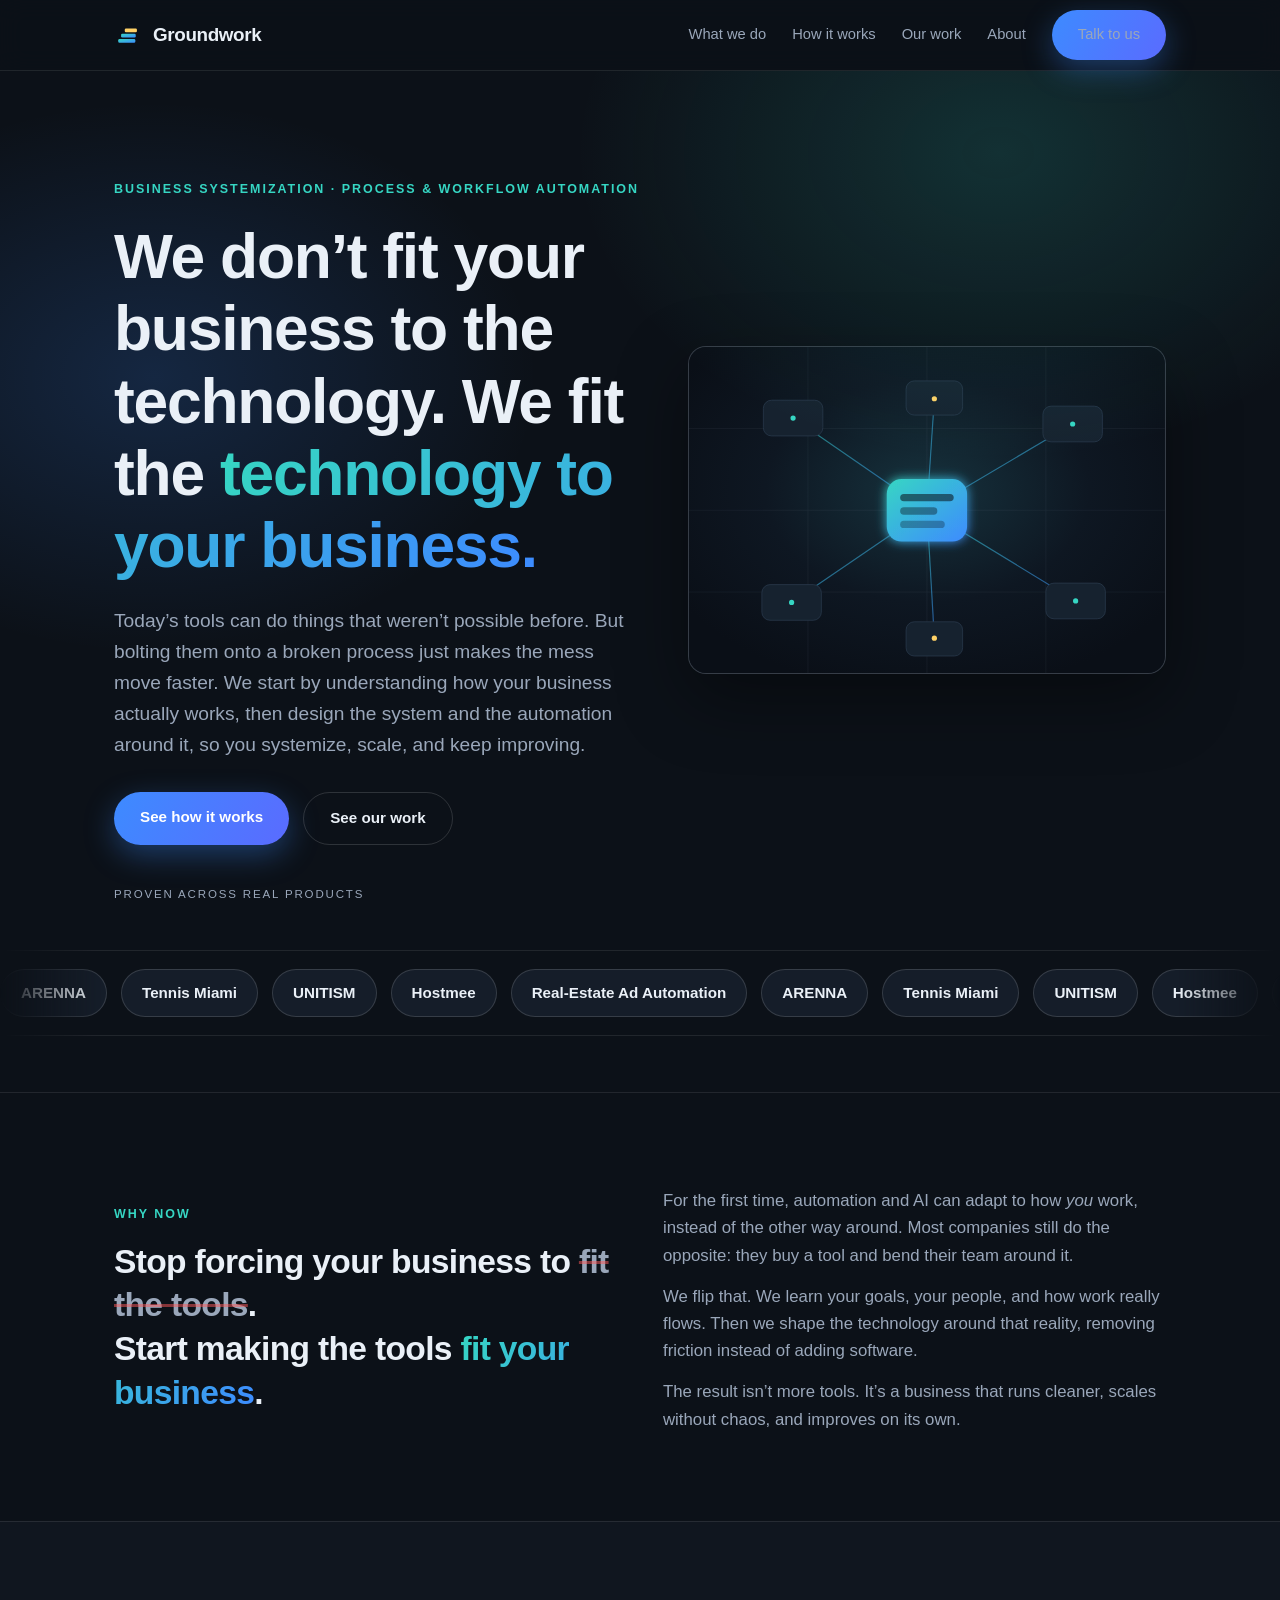
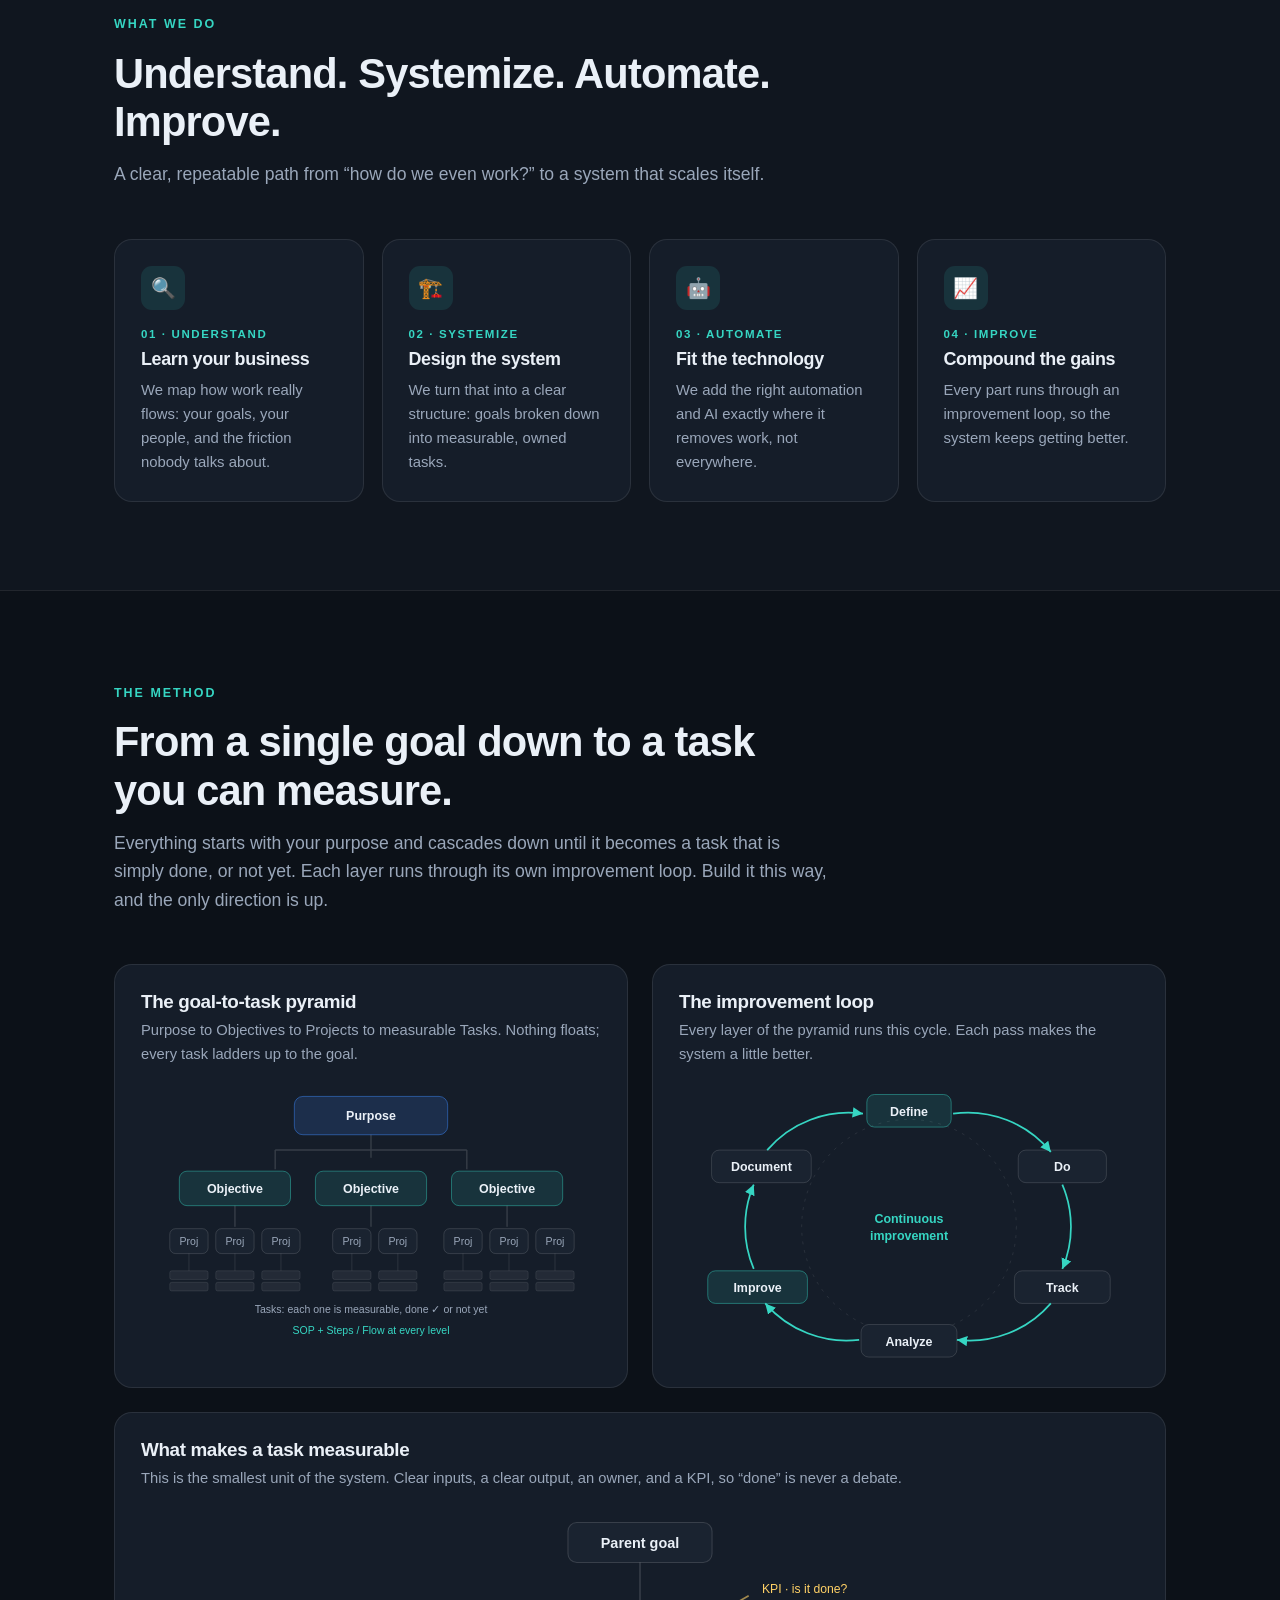
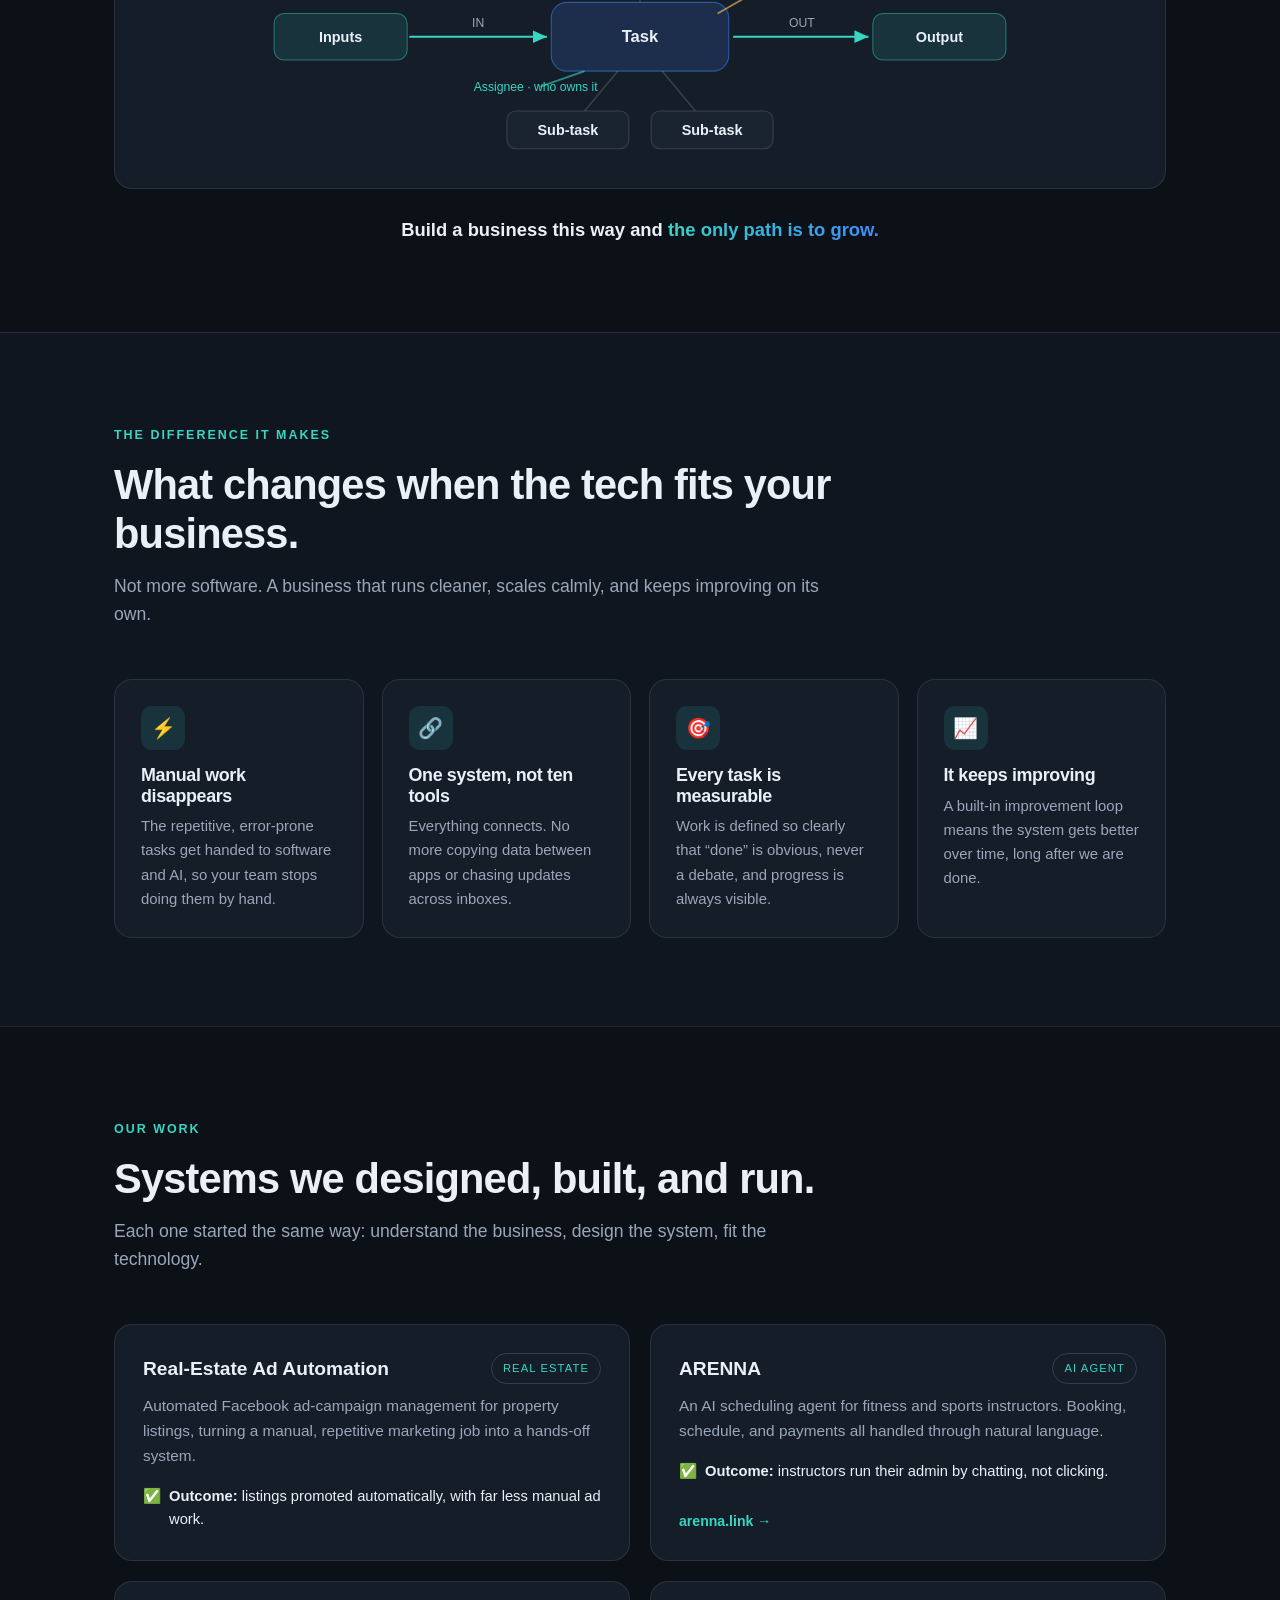
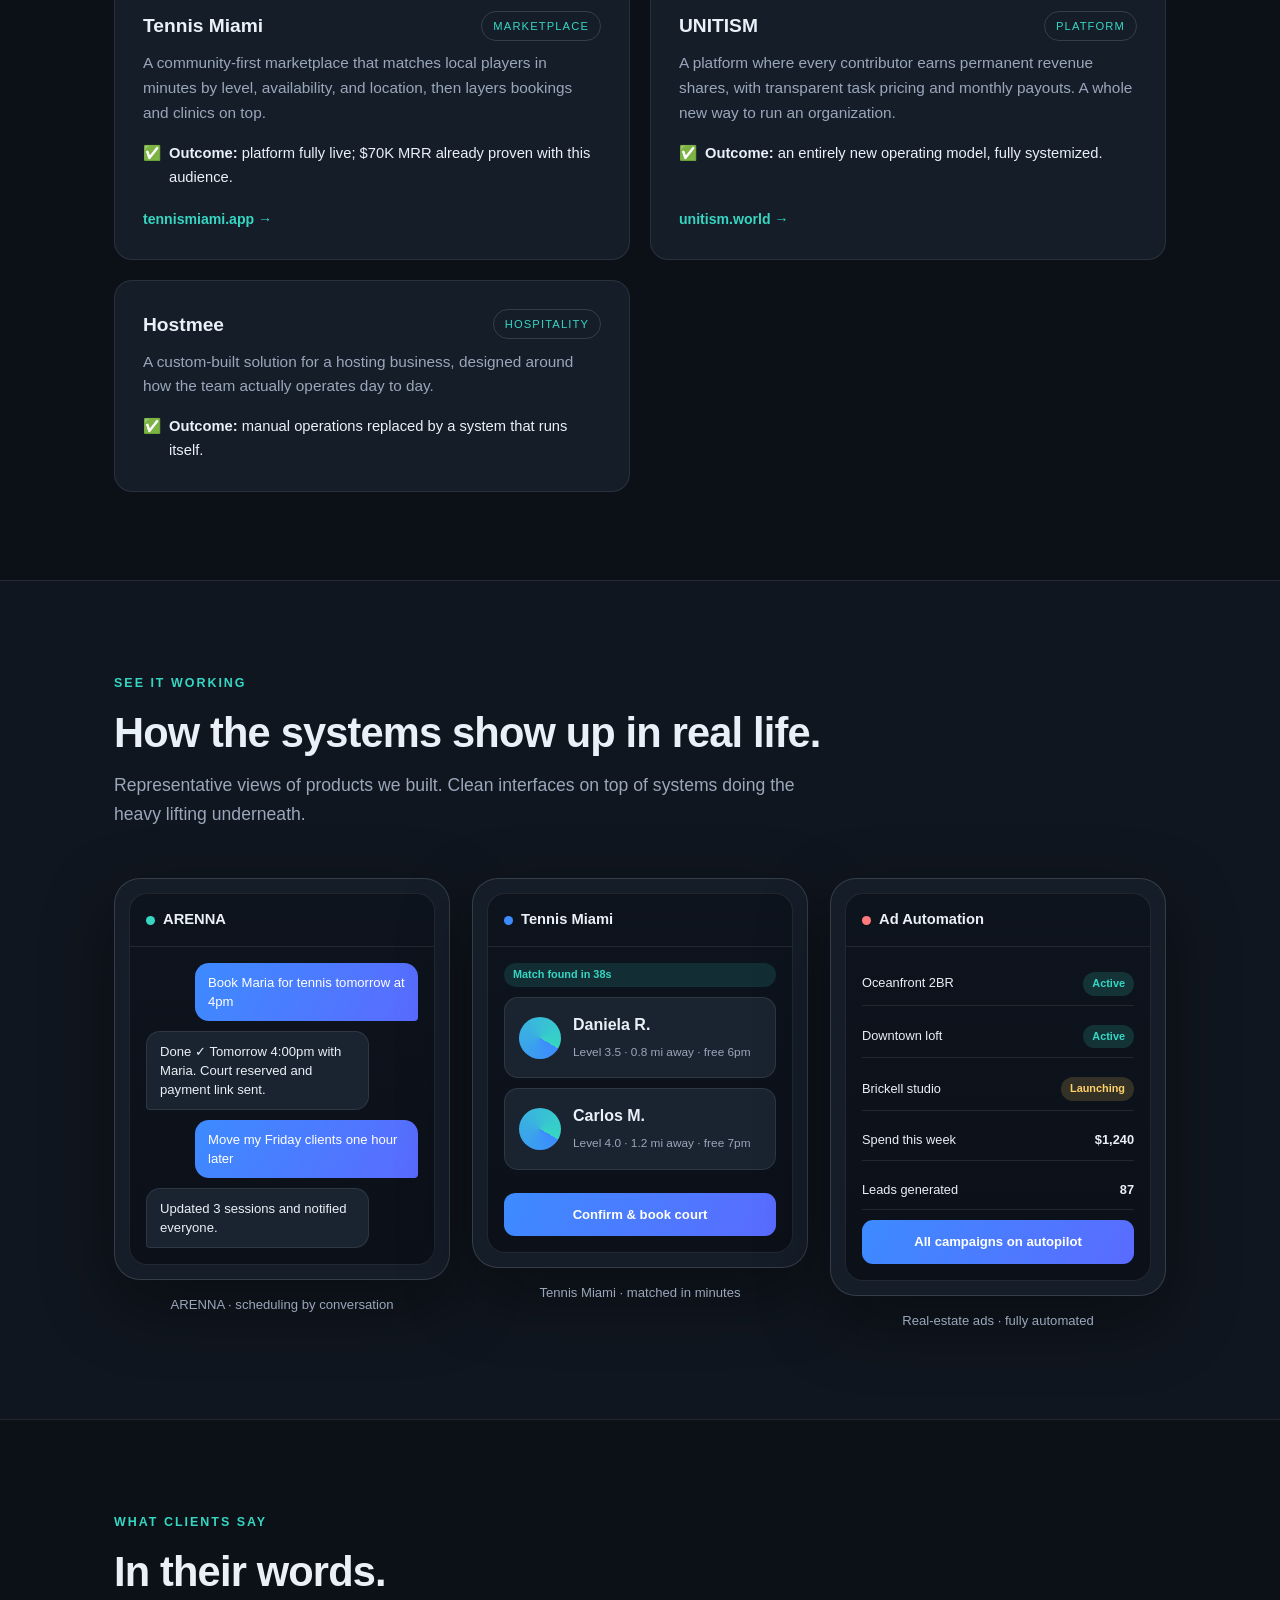
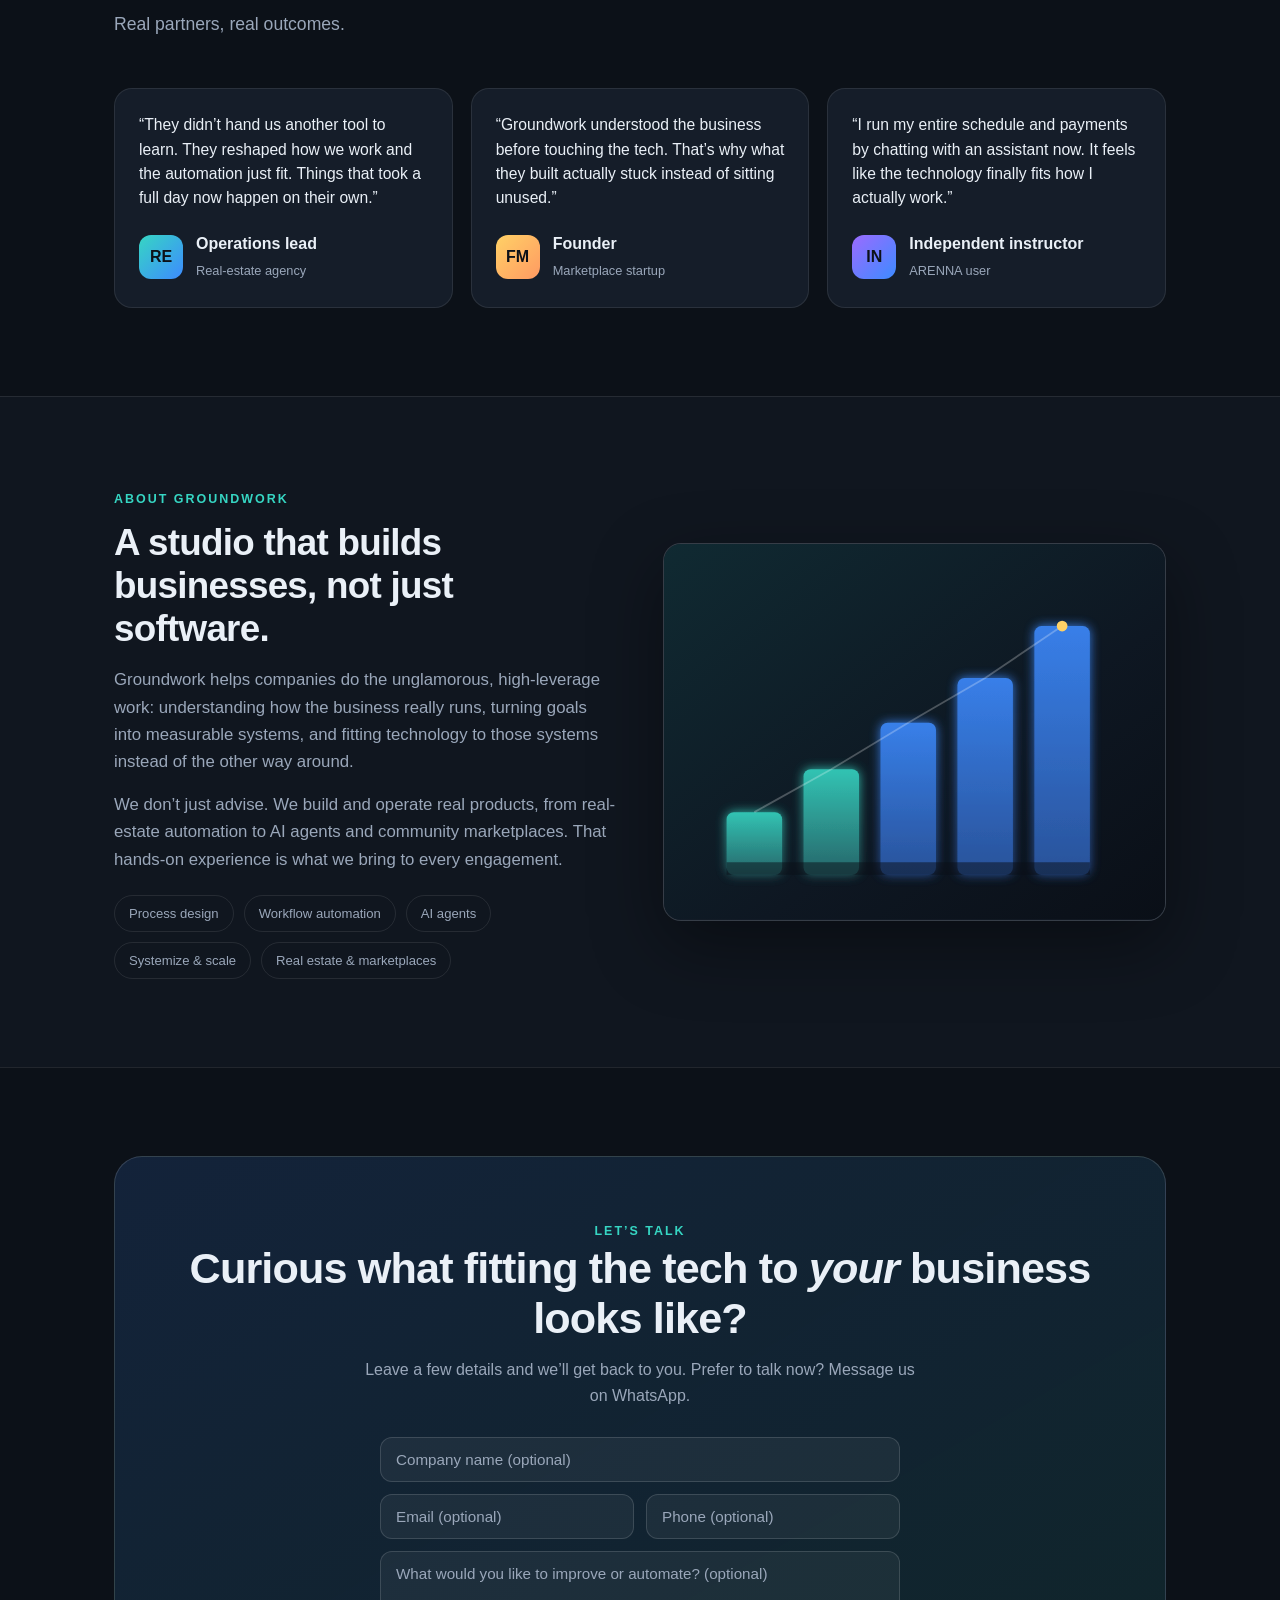
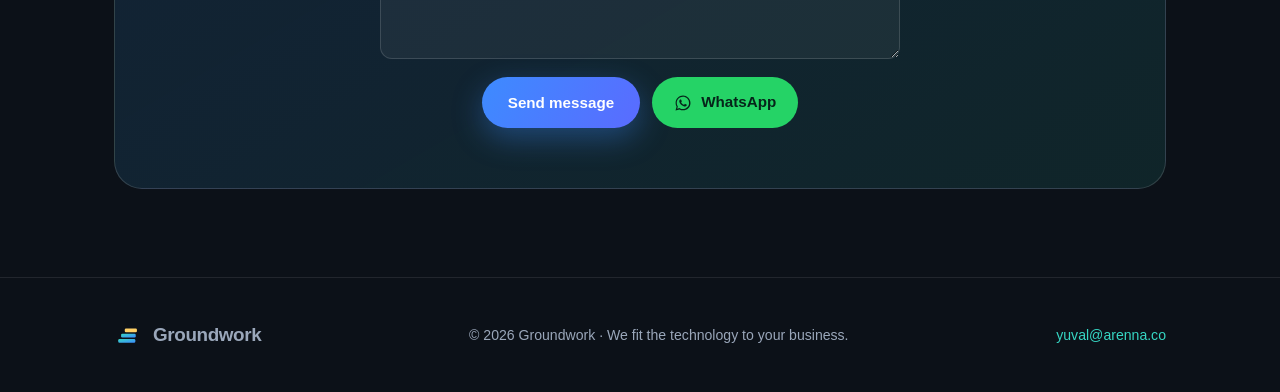
==== commit a6e8e2f5: "Add files via upload" ====
--- a/index.html
+++ b/index.html
@@ -4,7 +4,9 @@
 <meta charset="UTF-8" />
 <meta name="viewport" content="width=device-width, initial-scale=1.0" />
 <title>Groundwork · We fit the technology to your business</title>
+<!-- Groundwork site, deployed from GitHub via Vercel -->
 <meta name="description" content="Groundwork helps companies systemize and scale. We map how your business really works, design the system, and fit the right automation to it, so growth becomes the default path." />
+<link rel="icon" type="image/svg+xml" href="data:image/svg+xml,%3Csvg%20xmlns='http://www.w3.org/2000/svg'%20viewBox='0%200%2064%2064'%3E%3Crect%20width='64'%20height='64'%20rx='14'%20fill='%230c1118'/%3E%3Crect%20x='10'%20y='42'%20width='44'%20height='9'%20rx='3'%20fill='%2336d6c3'/%3E%3Crect%20x='14'%20y='29'%20width='38'%20height='9'%20rx='3'%20fill='%233d8bff'/%3E%3Crect%20x='22'%20y='16'%20width='30'%20height='9'%20rx='3'%20fill='%23ffd166'/%3E%3C/svg%3E" />
 <style>
   :root{
     --bg:#0c1118; --bg-soft:#10161f; --panel:#151d29; --panel-2:#1a2330;
@@ -31,7 +33,7 @@
   header.nav{position:sticky;top:0;z-index:50;backdrop-filter:blur(12px);background:rgba(12,17,24,.74);border-bottom:1px solid var(--line)}
   .nav-inner{display:flex;align-items:center;justify-content:space-between;height:70px}
   .logo{display:flex;align-items:center;gap:11px;font-weight:700;letter-spacing:-.02em;font-size:1.18rem}
-  .logo .mark{width:26px;height:26px;border-radius:8px;background:conic-gradient(from 120deg,var(--brand),var(--brand-2),var(--accent),var(--brand))}
+  .logo .mark{width:28px;height:26px;display:block;flex:none}
   .nav-links{display:flex;gap:26px;align-items:center}
   .nav-links a{color:var(--muted);font-size:.92rem;font-weight:500}
   .nav-links a:hover{color:var(--text)}
@@ -164,6 +166,8 @@
   .cform button{border:none}
   .btn-wa{display:inline-flex;align-items:center;gap:9px;background:#25D366;color:#06251a;font-weight:700;border-radius:999px;padding:13px 22px;font-size:.95rem;transition:transform .15s ease}
   .btn-wa:hover{transform:translateY(-2px)}
+  .form-msg{display:none;max-width:520px;margin:18px auto 0;background:rgba(54,214,195,.14);border:1px solid rgba(54,214,195,.5);color:var(--brand-2);padding:14px 18px;border-radius:12px;font-weight:600;text-align:center}
+  .form-msg.err{background:rgba(255,90,90,.14);border-color:rgba(255,90,90,.5);color:#ff7a7a}
 
   footer{padding:42px 0;border-top:1px solid var(--line);color:var(--muted);font-size:.88rem}
   .foot-inner{display:flex;justify-content:space-between;gap:20px;flex-wrap:wrap;align-items:center}
@@ -194,7 +198,7 @@
 
 <header class="nav">
   <div class="wrap nav-inner">
-    <a href="#top" class="logo"><span class="mark"></span> Groundwork</a>
+    <a href="#top" class="logo"><svg class="mark" viewBox="0 0 64 64" width="28" height="26" aria-hidden="true"><defs><linearGradient id="lgN" x1="0" y1="0" x2="1" y2="1"><stop offset="0" stop-color="#36d6c3"/><stop offset="1" stop-color="#3d8bff"/></linearGradient></defs><rect x="8" y="42" width="42" height="9" rx="3" fill="url(#lgN)"/><rect x="15" y="29" width="36" height="9" rx="3" fill="url(#lgN)"/><rect x="24" y="16" width="30" height="9" rx="3" fill="#ffd166"/></svg> Groundwork</a>
     <nav class="nav-links">
       <a href="#approach">What we do</a>
       <a href="#method">How it works</a>
@@ -591,7 +595,7 @@
       <span class="eyebrow">Let’s talk</span>
       <h2>Curious what fitting the tech to <em>your</em> business looks like?</h2>
       <p>Leave a few details and we’ll get back to you. Prefer to talk now? Message us on WhatsApp.</p>
-      <form class="cform" action="https://formsubmit.co/yuval@arenna.co" method="POST">
+      <form class="cform" id="contactForm" action="https://formsubmit.co/yuval@arenna.co" method="POST">
         <input type="hidden" name="_subject" value="New enquiry from the Groundwork website">
         <input type="hidden" name="_captcha" value="false">
         <input type="hidden" name="_template" value="table">
@@ -609,13 +613,14 @@
           </a>
         </div>
       </form>
+      <p id="formMsg" class="form-msg" role="status" aria-live="polite"></p>
     </div>
   </div>
 </section>
 
 <footer>
   <div class="wrap foot-inner">
-    <div class="logo"><span class="mark"></span> Groundwork</div>
+    <div class="logo"><svg class="mark" viewBox="0 0 64 64" width="28" height="26" aria-hidden="true"><defs><linearGradient id="lgF" x1="0" y1="0" x2="1" y2="1"><stop offset="0" stop-color="#36d6c3"/><stop offset="1" stop-color="#3d8bff"/></linearGradient></defs><rect x="8" y="42" width="42" height="9" rx="3" fill="url(#lgF)"/><rect x="15" y="29" width="36" height="9" rx="3" fill="url(#lgF)"/><rect x="24" y="16" width="30" height="9" rx="3" fill="#ffd166"/></svg> Groundwork</div>
     <div>© <span id="yr"></span> Groundwork · We fit the technology to your business.</div>
     <div><a href="mailto:yuval@arenna.co" style="color:var(--brand-2)">yuval@arenna.co</a></div>
   </div>
@@ -627,6 +632,40 @@
     entries.forEach(e=>{ if(e.isIntersecting){ e.target.classList.add('in'); io.unobserve(e.target);} });
   },{threshold:.12});
   document.querySelectorAll('.reveal').forEach(el=>io.observe(el));
+
+  // Contact form: submit in the background, show an inline confirmation (no redirect)
+  (function(){
+    var f = document.getElementById('contactForm');
+    if(!f) return;
+    var msg = document.getElementById('formMsg');
+    f.addEventListener('submit', function(e){
+      e.preventDefault();
+      var btn = f.querySelector('button[type="submit"]');
+      var label = btn ? btn.textContent : '';
+      if(btn){ btn.disabled = true; btn.textContent = 'Sending…'; }
+      var data = {};
+      new FormData(f).forEach(function(v,k){ data[k] = v; });
+      fetch('https://formsubmit.co/ajax/yuval@arenna.co', {
+        method: 'POST',
+        headers: { 'Content-Type': 'application/json', 'Accept': 'application/json' },
+        body: JSON.stringify(data)
+      })
+      .then(function(r){ if(!r.ok) throw new Error('bad'); return r.json(); })
+      .then(function(){
+        f.reset();
+        f.style.display = 'none';
+        msg.classList.remove('err');
+        msg.textContent = '✓ Message sent — thanks! We’ll get back to you soon.';
+        msg.style.display = 'block';
+      })
+      .catch(function(){
+        if(btn){ btn.disabled = false; btn.textContent = label; }
+        msg.classList.add('err');
+        msg.textContent = 'Sorry, something went wrong. Please email yuval@arenna.co or use WhatsApp.';
+        msg.style.display = 'block';
+      });
+    });
+  })();
 </script>
 </body>
 </html>
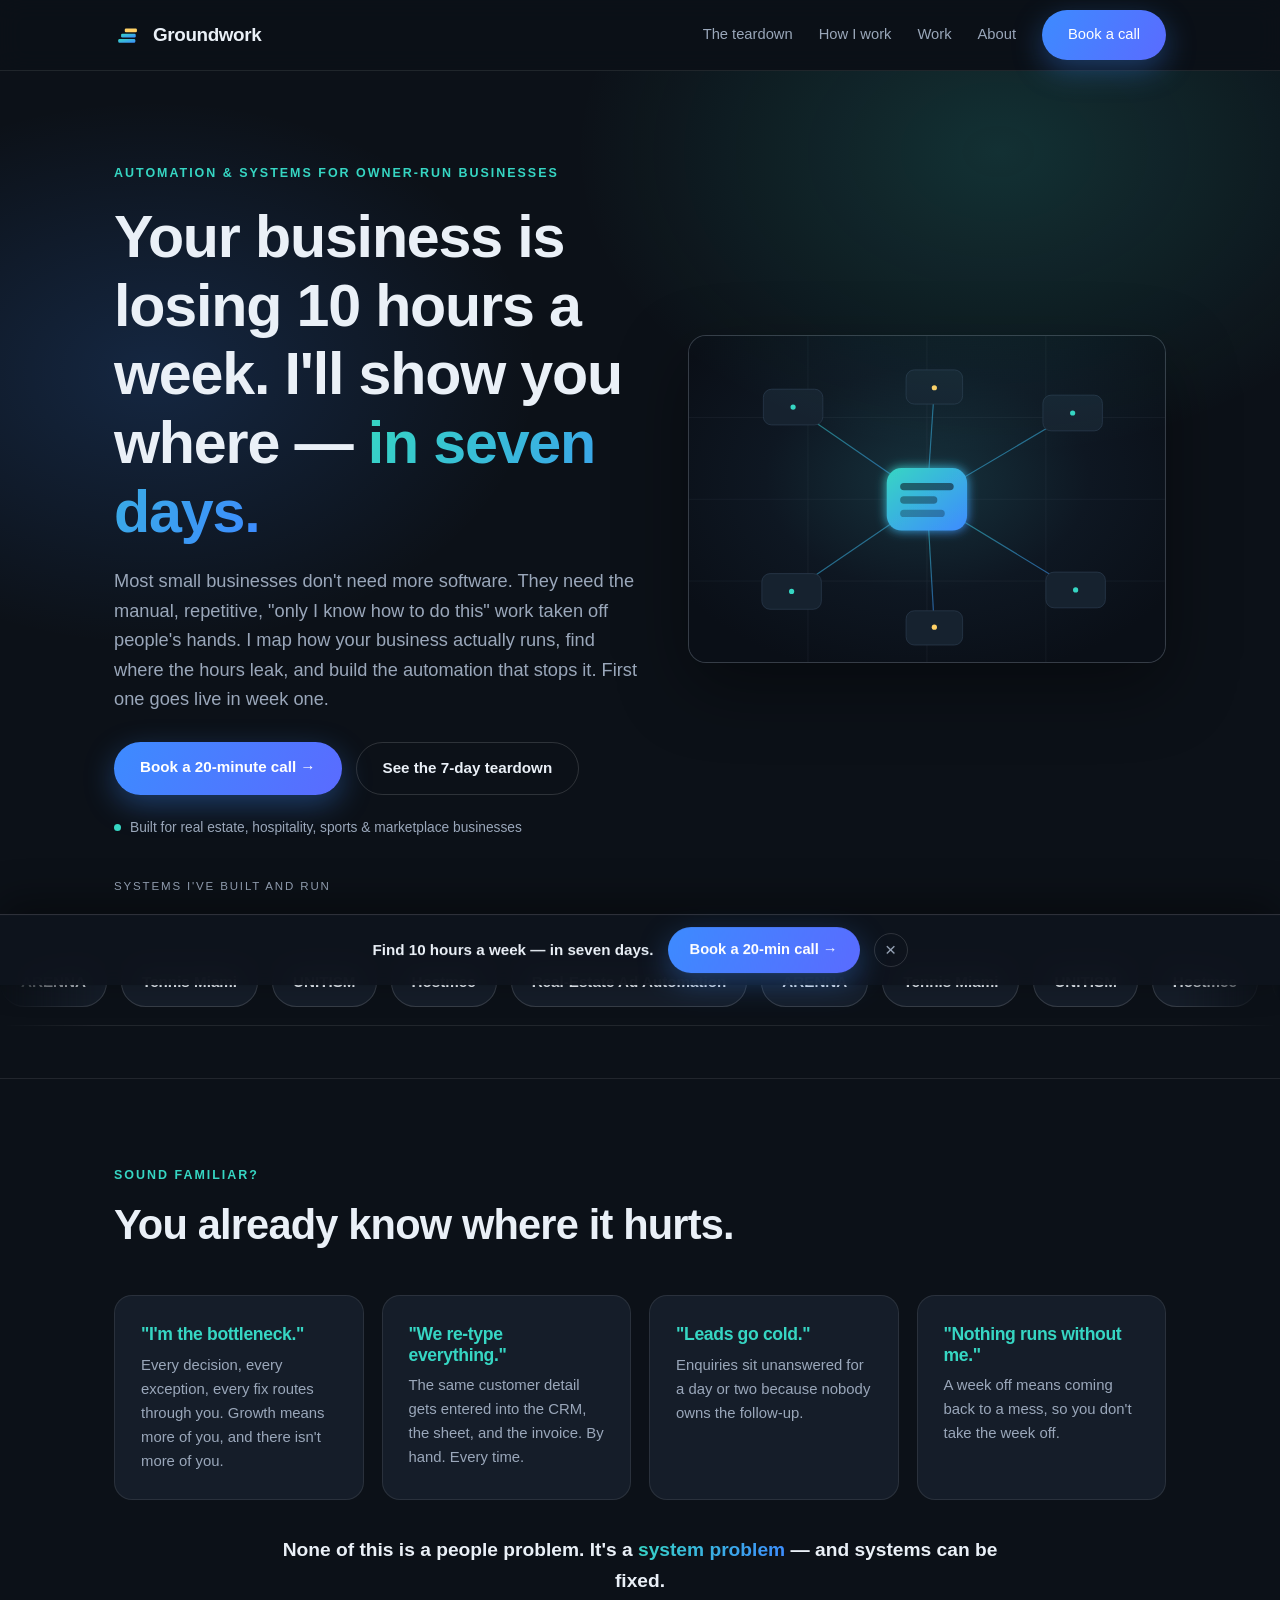
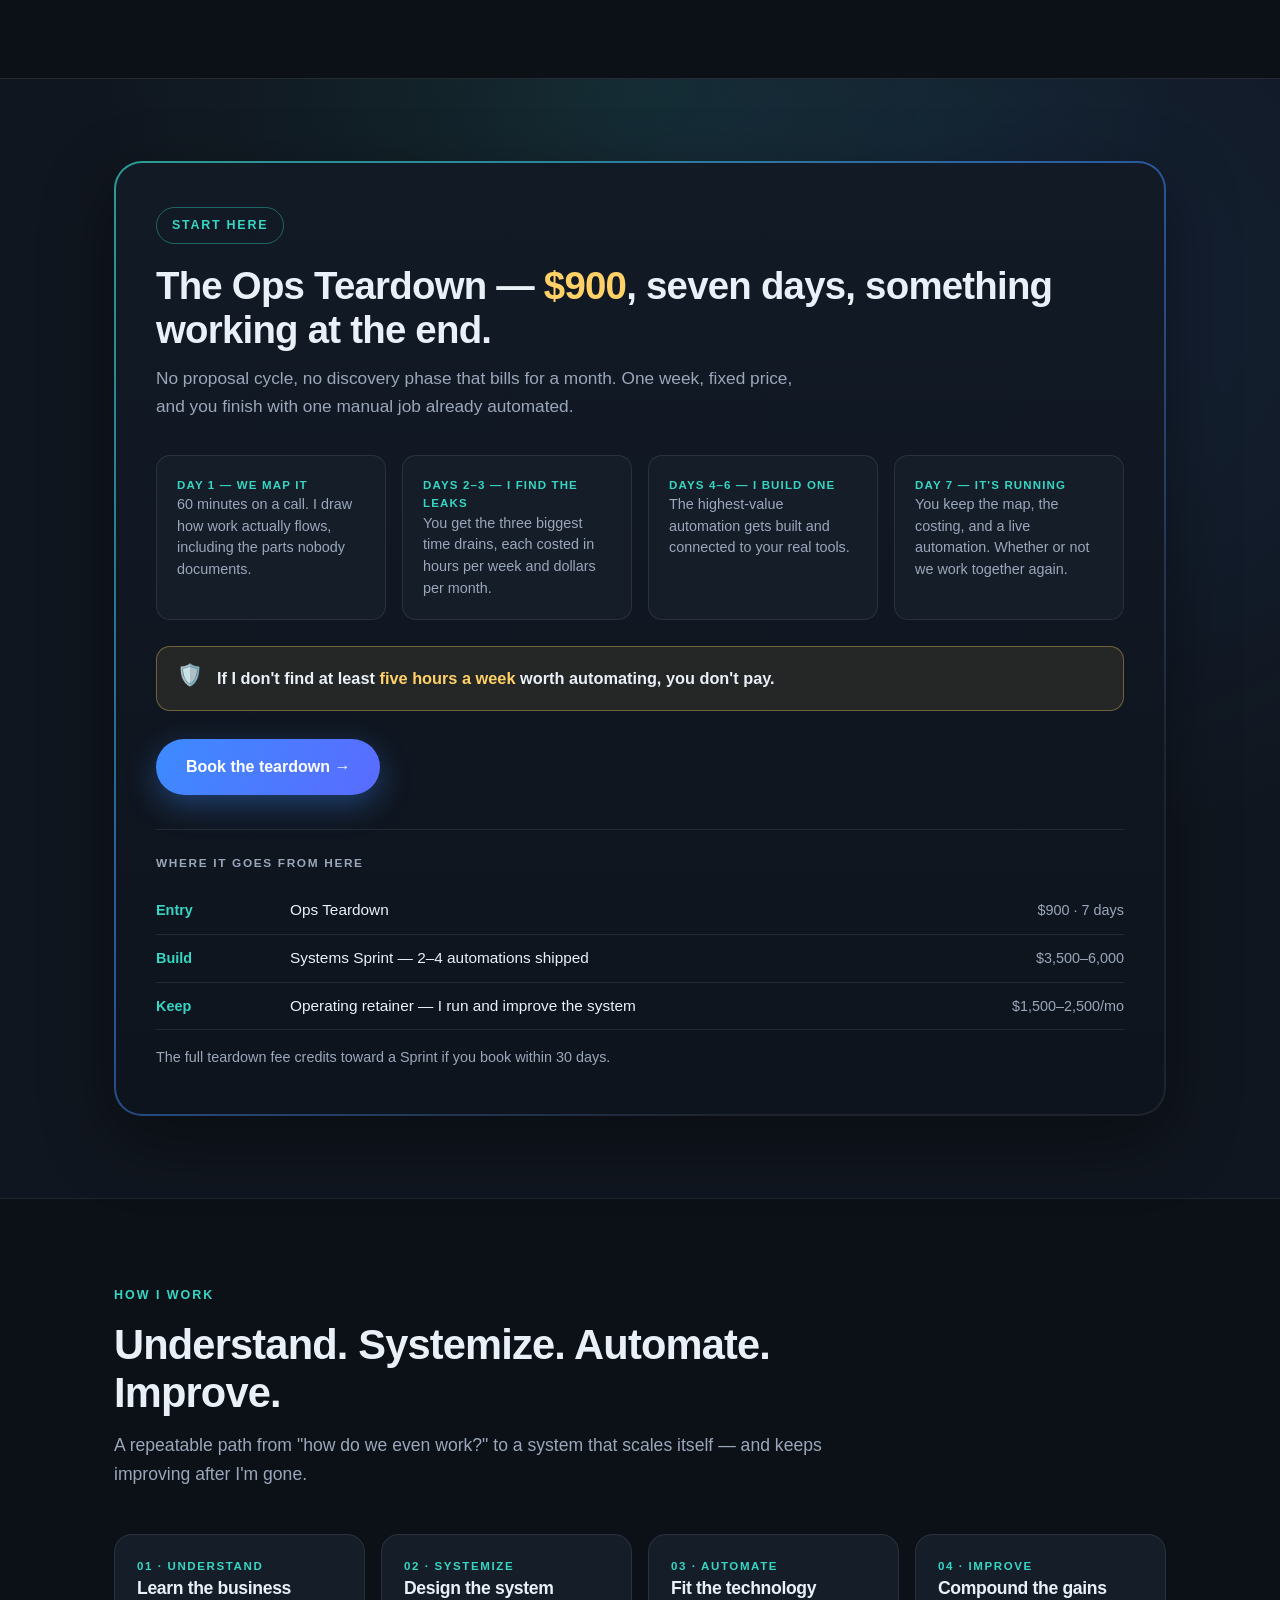
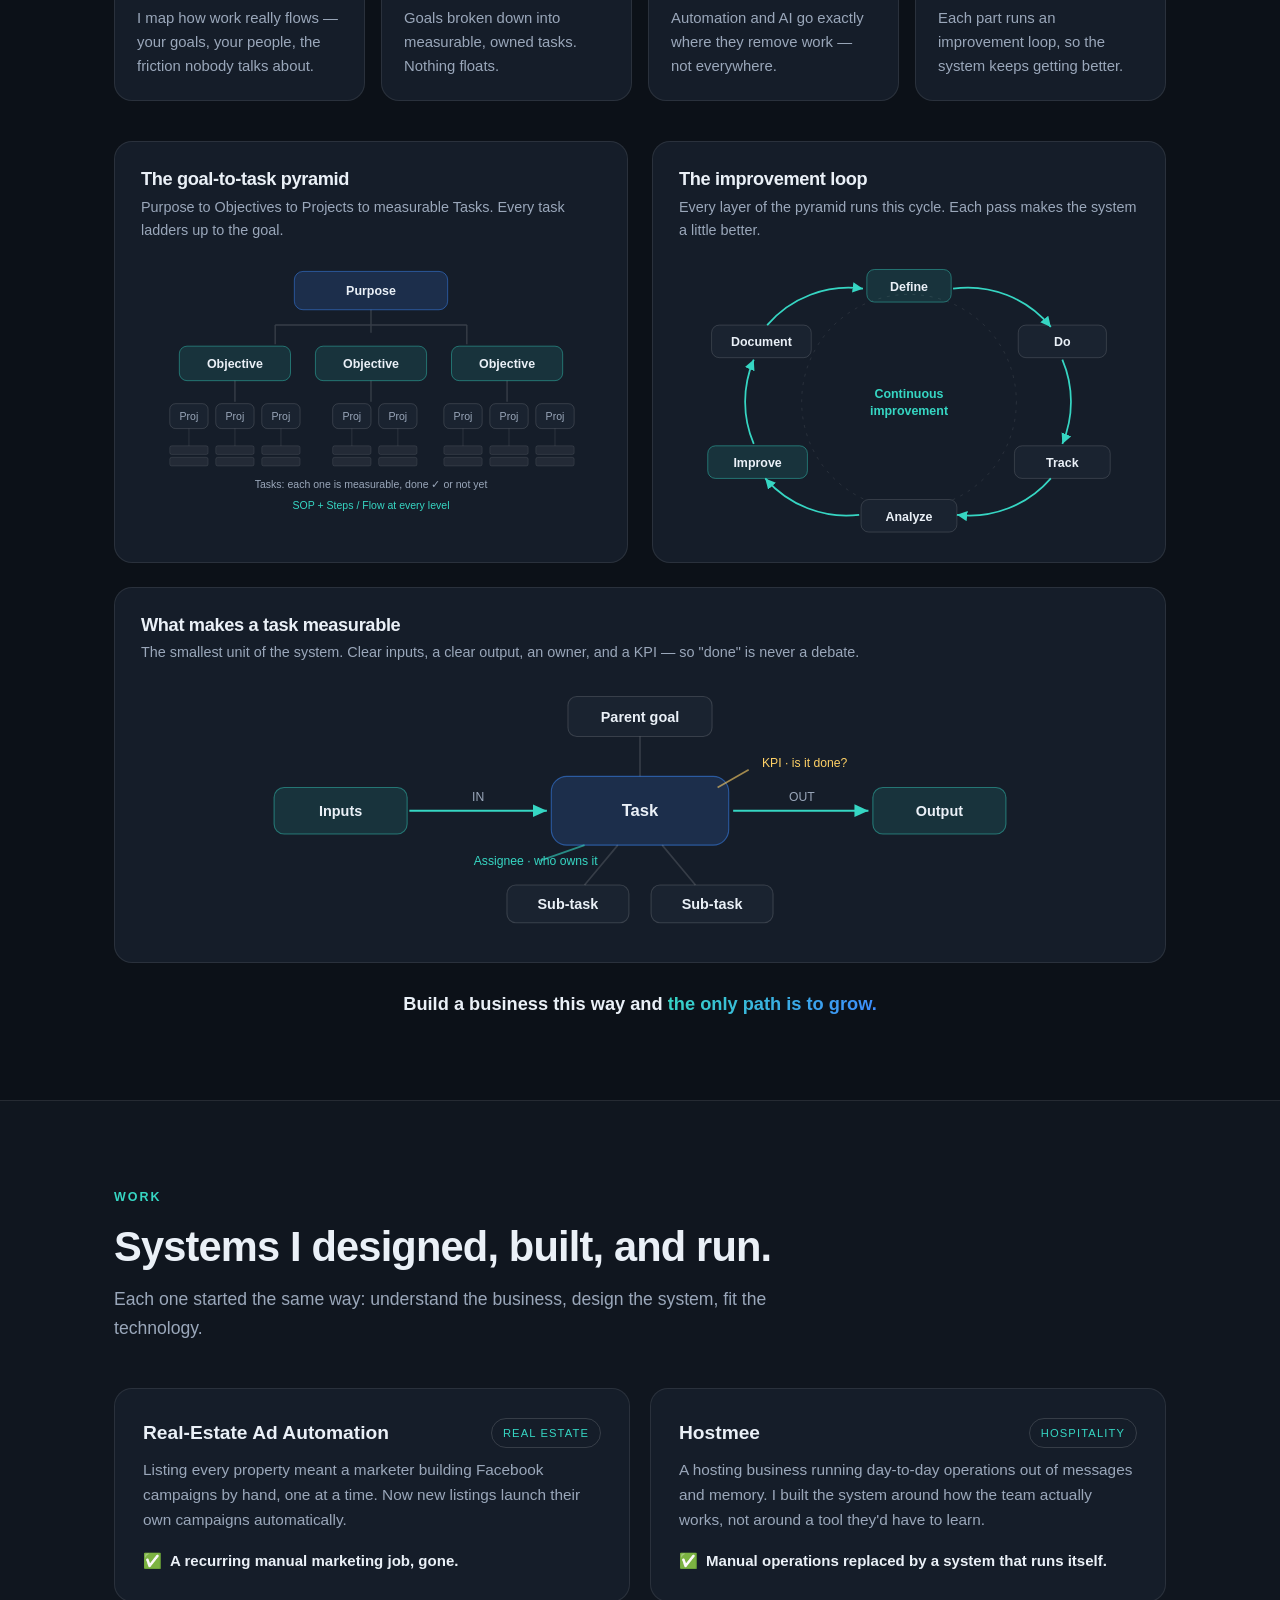
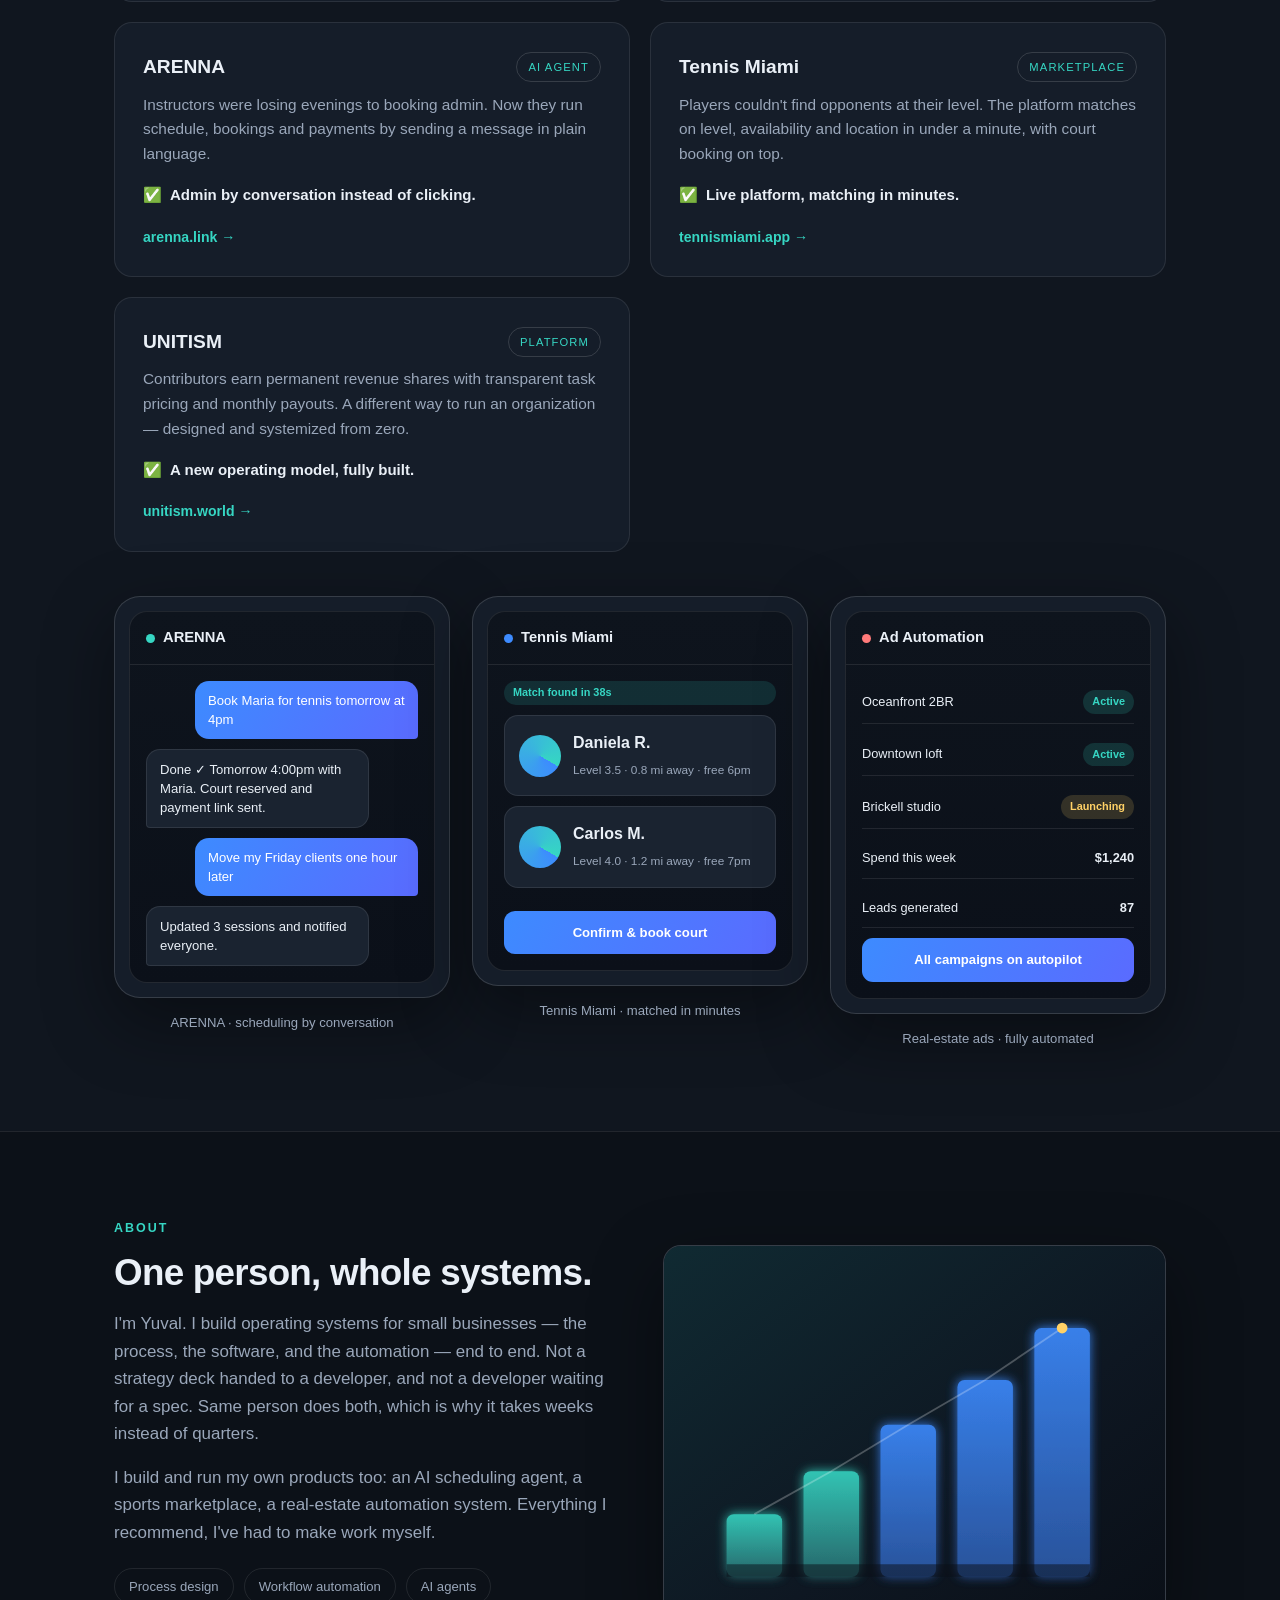
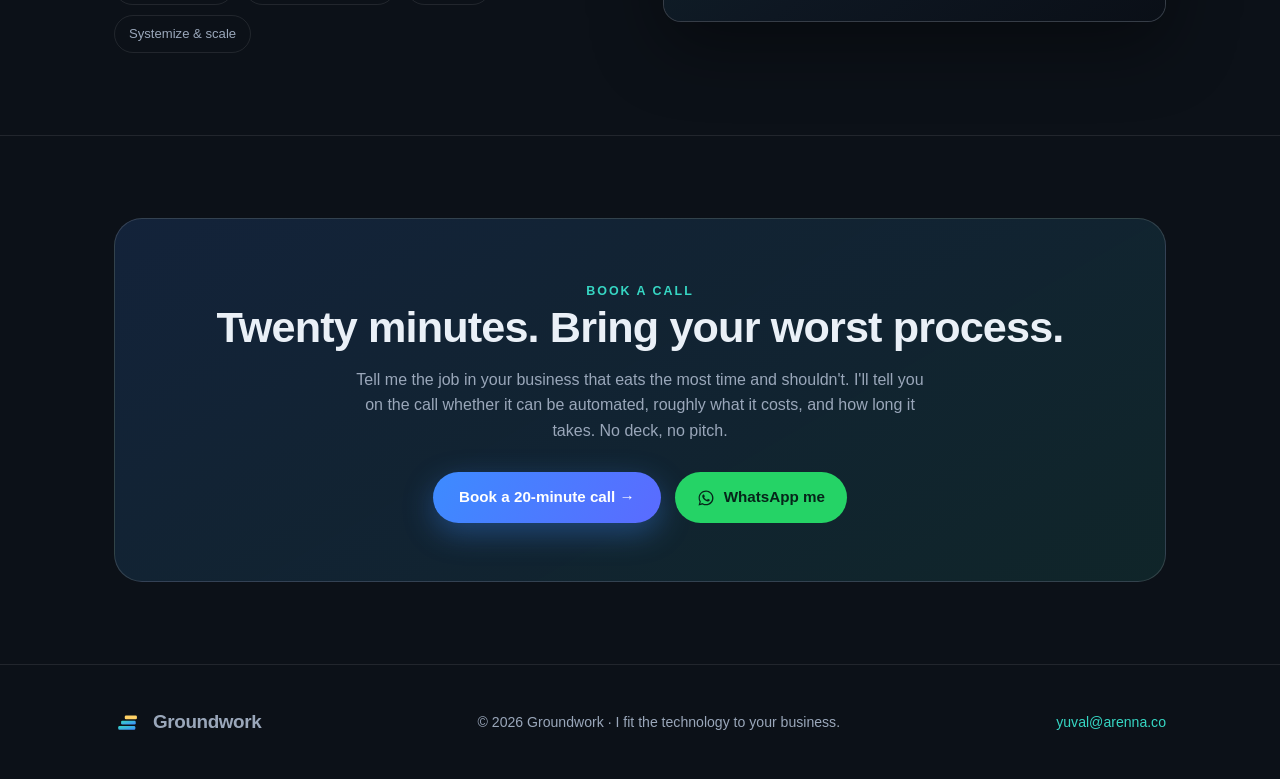
==== commit 85260d83: "Rewrite site to convert first-time visitors into booked calls Full copy + structure rewrite of the G" ====
--- a/index.html
+++ b/index.html
@@ -3,10 +3,53 @@
 <head>
 <meta charset="UTF-8" />
 <meta name="viewport" content="width=device-width, initial-scale=1.0" />
-<title>Groundwork · We fit the technology to your business</title>
+<title>Groundwork — I find the hours your business loses, and automate them</title>
 <!-- Groundwork site, deployed from GitHub via Vercel -->
-<meta name="description" content="Groundwork helps companies systemize and scale. We map how your business really works, design the system, and fit the right automation to it, so growth becomes the default path." />
+<meta name="description" content="I find the manual, repetitive work your business loses hours to every week — and I automate it away. The first automation goes live in seven days. Book a 20-minute call." />
+<link rel="canonical" href="https://groundwork-woad.vercel.app/" />
+
+<!-- Open Graph / social (WhatsApp, LinkedIn) -->
+<meta property="og:type" content="website" />
+<meta property="og:site_name" content="Groundwork" />
+<meta property="og:title" content="Your business is losing 10 hours a week. I'll show you where — in seven days." />
+<meta property="og:description" content="I map how your business actually runs, find where the hours leak, and build the automation that stops it. First one goes live in week one. Book a 20-minute call." />
+<meta property="og:url" content="https://groundwork-woad.vercel.app/" />
+<meta property="og:image" content="https://groundwork-woad.vercel.app/og.png" />
+<meta property="og:image:width" content="1200" />
+<meta property="og:image:height" content="630" />
+<meta name="twitter:card" content="summary_large_image" />
+<meta name="twitter:title" content="Your business is losing 10 hours a week. I'll show you where — in seven days." />
+<meta name="twitter:description" content="I find the manual work your business loses hours to, and automate it. First automation live in week one." />
+<meta name="twitter:image" content="https://groundwork-woad.vercel.app/og.png" />
+<meta name="theme-color" content="#0c1118" />
+
 <link rel="icon" type="image/svg+xml" href="data:image/svg+xml,%3Csvg%20xmlns='http://www.w3.org/2000/svg'%20viewBox='0%200%2064%2064'%3E%3Crect%20width='64'%20height='64'%20rx='14'%20fill='%230c1118'/%3E%3Crect%20x='10'%20y='42'%20width='44'%20height='9'%20rx='3'%20fill='%2336d6c3'/%3E%3Crect%20x='14'%20y='29'%20width='38'%20height='9'%20rx='3'%20fill='%233d8bff'/%3E%3Crect%20x='22'%20y='16'%20width='30'%20height='9'%20rx='3'%20fill='%23ffd166'/%3E%3C/svg%3E" />
+<link rel="apple-touch-icon" href="data:image/svg+xml,%3Csvg%20xmlns='http://www.w3.org/2000/svg'%20viewBox='0%200%2064%2064'%3E%3Crect%20width='64'%20height='64'%20rx='14'%20fill='%230c1118'/%3E%3Crect%20x='10'%20y='42'%20width='44'%20height='9'%20rx='3'%20fill='%2336d6c3'/%3E%3Crect%20x='14'%20y='29'%20width='38'%20height='9'%20rx='3'%20fill='%233d8bff'/%3E%3Crect%20x='22'%20y='16'%20width='30'%20height='9'%20rx='3'%20fill='%23ffd166'/%3E%3C/svg%3E" />
+
+<!-- JSON-LD: ProfessionalService -->
+<script type="application/ld+json">
+{
+  "@context": "https://schema.org",
+  "@type": "ProfessionalService",
+  "name": "Groundwork",
+  "url": "https://groundwork-woad.vercel.app/",
+  "image": "https://groundwork-woad.vercel.app/og.png",
+  "description": "I find the manual, repetitive work owner-run businesses lose hours to every week, and I automate it. The first automation goes live in seven days.",
+  "priceRange": "$900+",
+  "email": "yuval@arenna.co",
+  "founder": { "@type": "Person", "name": "Yuval" },
+  "areaServed": "Worldwide",
+  "serviceType": ["Business systemization", "Workflow automation", "AI agents"],
+  "makesOffer": {
+    "@type": "Offer",
+    "name": "The Ops Teardown",
+    "description": "A 7-day fixed-price engagement: I map how the business runs, cost the three biggest time leaks, and build one automation live before the week ends.",
+    "price": "900",
+    "priceCurrency": "USD"
+  }
+}
+</script>
+
 <style>
   :root{
     --bg:#0c1118; --bg-soft:#10161f; --panel:#151d29; --panel-2:#1a2330;
@@ -20,6 +63,13 @@
   body{font-family:-apple-system,BlinkMacSystemFont,"Segoe UI",Inter,Roboto,Helvetica,Arial,sans-serif;
     background:var(--bg);color:var(--text);line-height:1.62;-webkit-font-smoothing:antialiased}
   a{color:inherit;text-decoration:none}
+
+  /* Accessible focus (keyboard) */
+  a:focus-visible,button:focus-visible{outline:3px solid var(--brand-2);outline-offset:3px;border-radius:8px}
+
+  .skip{position:absolute;left:-999px;top:0;z-index:200;background:var(--brand);color:#fff;padding:12px 18px;border-radius:0 0 10px 0;font-weight:600}
+  .skip:focus{left:0}
+
   .wrap{max-width:var(--maxw);margin:0 auto;padding:0 24px}
   .eyebrow{font-size:.78rem;letter-spacing:.16em;text-transform:uppercase;color:var(--brand-2);font-weight:600}
   h1,h2,h3,h4{line-height:1.16;letter-spacing:-.02em}
@@ -37,84 +87,114 @@
   .nav-links{display:flex;gap:26px;align-items:center}
   .nav-links a{color:var(--muted);font-size:.92rem;font-weight:500}
   .nav-links a:hover{color:var(--text)}
-  @media(max-width:780px){.nav-links a:not(.nav-cta){display:none}}
-
-  .hero{position:relative;overflow:hidden;padding:104px 0 56px}
+  .nav-links a.nav-cta{color:#fff}
+  @media(max-width:820px){.nav-links a:not(.nav-cta){display:none}}
+
+  .hero{position:relative;overflow:hidden;padding:88px 0 52px}
   .hero::before{content:"";position:absolute;inset:0;pointer-events:none;
     background:radial-gradient(55% 50% at 78% 8%,rgba(54,214,195,.16),transparent 60%),radial-gradient(50% 45% at 12% 30%,rgba(61,139,255,.18),transparent 60%)}
   .hero-inner{position:relative;max-width:880px}
-  .hero h1{font-size:clamp(2.3rem,5.4vw,3.9rem);margin:20px 0 22px;font-weight:760}
+  .hero h1{font-size:clamp(2.05rem,5.4vw,3.7rem);margin:18px 0 20px;font-weight:760}
   .hero h1 .hl{background:linear-gradient(120deg,var(--brand-2),var(--brand));-webkit-background-clip:text;background-clip:text;color:transparent}
-  .hero p.lead{font-size:1.2rem;color:var(--muted);max-width:660px}
-  .hero-cta{display:flex;gap:14px;margin-top:32px;flex-wrap:wrap}
+  .hero p.lead{font-size:1.14rem;color:var(--muted);max-width:660px}
+  .hero-cta{display:flex;gap:14px;margin-top:28px;flex-wrap:wrap}
+  .trust{margin-top:22px;font-size:.86rem;color:var(--muted);display:flex;align-items:center;gap:9px}
+  .trust .tdot{width:7px;height:7px;border-radius:50%;background:var(--brand-2);flex:none}
 
   /* MARQUEE */
-  .marquee{margin-top:46px;border-top:1px solid var(--line);border-bottom:1px solid var(--line);padding:18px 0;position:relative;overflow:hidden;
+  .marquee{margin-top:44px;border-top:1px solid var(--line);border-bottom:1px solid var(--line);padding:18px 0;position:relative;overflow:hidden;
     -webkit-mask-image:linear-gradient(90deg,transparent,#000 8%,#000 92%,transparent);mask-image:linear-gradient(90deg,transparent,#000 8%,#000 92%,transparent)}
-  .marquee .label{font-size:.72rem;letter-spacing:.16em;text-transform:uppercase;color:var(--muted);margin-bottom:12px}
   .track{display:flex;gap:14px;width:max-content;animation:scroll 26s linear infinite}
   .marquee:hover .track{animation-play-state:paused}
   @keyframes scroll{to{transform:translateX(-50%)}}
   .chip{display:flex;align-items:center;gap:10px;padding:11px 20px;border:1px solid var(--line-2);border-radius:999px;
     background:var(--panel);white-space:nowrap;font-weight:650;font-size:.95rem}
-  .chip .dot{width:11px;height:11px;border-radius:50%}
-
-  section{padding:88px 0;border-top:1px solid var(--line)}
-  .section-head{max-width:720px;margin-bottom:50px}
+
+  section{padding:82px 0;border-top:1px solid var(--line)}
+  .section-head{max-width:720px;margin-bottom:46px}
   .section-head h2{font-size:clamp(1.8rem,3.6vw,2.6rem);margin:14px 0}
   .section-head p{color:var(--muted);font-size:1.1rem}
   .band{background:var(--bg-soft)}
 
-  .shift{display:grid;grid-template-columns:1fr 1fr;gap:46px;align-items:center}
-  @media(max-width:840px){.shift{grid-template-columns:1fr;gap:30px}}
-  .pullquote{font-size:clamp(1.5rem,3vw,2.1rem);font-weight:650;line-height:1.3;letter-spacing:-.02em}
-  .pullquote .x{color:var(--muted);text-decoration:line-through;text-decoration-color:rgba(255,90,90,.5)}
-  .pullquote .o{background:linear-gradient(120deg,var(--brand-2),var(--brand));-webkit-background-clip:text;background-clip:text;color:transparent}
-  .shift p{color:var(--muted);font-size:1.05rem;margin-top:6px}
-  .shift p + p{margin-top:14px}
-
+  /* PAIN */
   .cards{display:grid;grid-template-columns:repeat(4,1fr);gap:18px}
   @media(max-width:900px){.cards{grid-template-columns:1fr 1fr}}
   @media(max-width:560px){.cards{grid-template-columns:1fr}}
   .card{background:var(--panel);border:1px solid var(--line);border-radius:var(--radius);padding:26px;transition:transform .2s ease,border-color .2s ease}
   .card:hover{transform:translateY(-4px);border-color:rgba(54,214,195,.4)}
-  .card .ic{width:44px;height:44px;border-radius:11px;display:grid;place-items:center;margin-bottom:15px;background:rgba(54,214,195,.12);font-size:1.25rem}
   .card .step-k{font-size:.72rem;letter-spacing:.14em;text-transform:uppercase;color:var(--brand-2);font-weight:600}
-  .card h3{font-size:1.12rem;margin:6px 0 8px}
+  .card h3{font-size:1.1rem;margin:2px 0 8px}
   .card p{color:var(--muted);font-size:.93rem}
-
+  .pain-quote{color:var(--brand-2)}
+  .closing{margin-top:34px;font-size:1.2rem;font-weight:600;text-align:center;max-width:760px;margin-left:auto;margin-right:auto}
+  .closing span{background:linear-gradient(120deg,var(--brand-2),var(--brand));-webkit-background-clip:text;background-clip:text;color:transparent}
+
+  /* OFFER — the conversion peak, treated as a product */
+  .offer{background:
+      radial-gradient(60% 60% at 50% 0%,rgba(54,214,195,.10),transparent 70%),
+      radial-gradient(70% 70% at 80% 20%,rgba(61,139,255,.10),transparent 70%),
+      var(--bg-soft)}
+  .offer-card{position:relative;border-radius:28px;padding:2px;background:linear-gradient(140deg,rgba(54,214,195,.7),rgba(61,139,255,.55) 45%,rgba(255,255,255,.06) 80%);box-shadow:var(--shadow)}
+  .offer-inner{background:linear-gradient(180deg,#121a26,#0e141d);border-radius:26px;padding:44px 40px}
+  @media(max-width:560px){.offer-inner{padding:30px 22px}}
+  .offer-badge{display:inline-flex;align-items:center;gap:9px;font-size:.78rem;letter-spacing:.14em;text-transform:uppercase;color:var(--brand-2);font-weight:700;border:1px solid rgba(54,214,195,.4);border-radius:999px;padding:7px 15px}
+  .offer h2.offer-h{font-size:clamp(1.7rem,3.4vw,2.4rem);margin:20px 0 12px}
+  .offer .price{color:var(--accent)}
+  .offer-sub{color:var(--muted);font-size:1.08rem;max-width:640px}
+  .steps{display:grid;grid-template-columns:repeat(4,1fr);gap:16px;margin:34px 0 8px}
+  @media(max-width:820px){.steps{grid-template-columns:1fr 1fr}}
+  @media(max-width:480px){.steps{grid-template-columns:1fr}}
+  .step{background:var(--panel);border:1px solid var(--line);border-radius:14px;padding:20px}
+  .step .day{font-size:.72rem;letter-spacing:.1em;text-transform:uppercase;color:var(--brand-2);font-weight:700}
+  .step h4{font-size:1rem;margin:8px 0 6px}
+  .step p{color:var(--muted);font-size:.9rem;line-height:1.5}
+  .guarantee{display:flex;gap:14px;align-items:flex-start;margin-top:26px;background:rgba(255,209,102,.09);border:1px solid rgba(255,209,102,.35);border-radius:14px;padding:18px 20px}
+  .guarantee .g-ic{font-size:1.3rem;line-height:1;flex:none}
+  .guarantee p{font-size:1.02rem;font-weight:600}
+  .guarantee p span{color:var(--accent)}
+  .offer-cta{margin-top:28px;display:flex;gap:14px;flex-wrap:wrap;align-items:center}
+  .offer-cta .btn-primary{font-size:1rem;padding:15px 30px}
+  .ladder{margin-top:34px;border-top:1px solid var(--line);padding-top:24px}
+  .ladder .lh{font-size:.74rem;letter-spacing:.14em;text-transform:uppercase;color:var(--muted);font-weight:600;margin-bottom:14px}
+  .lrow{display:grid;grid-template-columns:120px 1fr auto;gap:14px;align-items:baseline;padding:11px 0;border-bottom:1px solid var(--line)}
+  .lrow:last-child{border-bottom:none}
+  .lrow .lstep{color:var(--brand-2);font-weight:700;font-size:.9rem}
+  .lrow .lwhat{color:var(--text);font-size:.96rem}
+  .lrow .lprice{color:var(--muted);font-size:.9rem;white-space:nowrap;text-align:right}
+  @media(max-width:560px){.lrow{grid-template-columns:1fr auto;gap:4px 14px}.lrow .lwhat{grid-column:1 / -1;order:3;color:var(--muted);font-size:.9rem}}
+  .ladder .note{margin-top:16px;color:var(--muted);font-size:.9rem}
+
+  /* HOW I WORK */
+  .mini{display:grid;grid-template-columns:repeat(4,1fr);gap:16px;margin-bottom:40px}
+  @media(max-width:900px){.mini{grid-template-columns:1fr 1fr}}
+  @media(max-width:560px){.mini{grid-template-columns:1fr}}
+  .mini .card{padding:22px}
   .method-grid{display:grid;grid-template-columns:1fr 1fr;gap:24px;margin-top:8px}
   @media(max-width:840px){.method-grid{grid-template-columns:1fr}}
   .diagram{background:var(--panel);border:1px solid var(--line);border-radius:var(--radius);padding:26px}
-  .diagram h3{font-size:1.18rem;margin-bottom:6px}
-  .diagram p{color:var(--muted);font-size:.92rem;margin-bottom:16px}
+  .diagram h3{font-size:1.14rem;margin-bottom:6px}
+  .diagram p{color:var(--muted);font-size:.9rem;margin-bottom:16px}
   .diagram svg{width:100%;height:auto;display:block}
   .full{grid-column:1 / -1}
-  .method-note{margin-top:26px;text-align:center;font-size:1.15rem;color:var(--text);font-weight:600}
+  .method-note{margin-top:26px;text-align:center;font-size:1.14rem;color:var(--text);font-weight:600}
   .method-note span{background:linear-gradient(120deg,var(--brand-2),var(--brand));-webkit-background-clip:text;background-clip:text;color:transparent}
 
-  .stats{display:grid;grid-template-columns:repeat(4,1fr);gap:18px}
-  @media(max-width:780px){.stats{grid-template-columns:1fr 1fr}}
-  .stat{background:var(--panel);border:1px solid var(--line);border-radius:var(--radius);padding:26px;text-align:center}
-  .stat .big{font-size:2.2rem;font-weight:760;background:linear-gradient(120deg,var(--brand-2),var(--brand));-webkit-background-clip:text;background-clip:text;color:transparent}
-  .stat .lbl{font-size:.86rem;color:var(--muted);margin-top:6px}
-  .stat .src{font-size:.72rem;color:var(--muted);opacity:.7;margin-top:8px}
-
+  /* WORK */
   .cases{display:grid;grid-template-columns:1fr 1fr;gap:20px}
   @media(max-width:840px){.cases{grid-template-columns:1fr}}
   .case{background:var(--panel);border:1px solid var(--line);border-radius:var(--radius);padding:28px;display:flex;flex-direction:column;gap:10px;transition:border-color .2s ease,transform .2s ease}
   .case:hover{border-color:var(--line-2);transform:translateY(-3px)}
   .case .top{display:flex;align-items:center;justify-content:space-between;gap:10px}
   .case .name{font-size:1.2rem;font-weight:700}
-  .case .badge{font-size:.7rem;letter-spacing:.1em;text-transform:uppercase;color:var(--brand-2);border:1px solid var(--line-2);border-radius:999px;padding:5px 11px}
+  .case .badge{font-size:.7rem;letter-spacing:.1em;text-transform:uppercase;color:var(--brand-2);border:1px solid var(--line-2);border-radius:999px;padding:5px 11px;white-space:nowrap}
   .case .what{color:var(--muted);font-size:.96rem}
-  .case .res{margin-top:6px;font-size:.92rem;display:flex;gap:8px;align-items:flex-start}
+  .case .res{margin-top:6px;font-size:.94rem;display:flex;gap:8px;align-items:flex-start}
   .case .res b{color:var(--text)}
   .case a.link{margin-top:auto;color:var(--brand-2);font-size:.88rem;font-weight:600;padding-top:8px}
 
   /* MOCKUPS */
-  .mocks{display:grid;grid-template-columns:repeat(3,1fr);gap:22px}
-  @media(max-width:780px){.mocks{grid-template-columns:1fr;max-width:360px;margin:0 auto}}
+  .mocks{display:grid;grid-template-columns:repeat(3,1fr);gap:22px;margin-top:44px}
+  @media(max-width:780px){.mocks{grid-template-columns:1fr;max-width:360px;margin:44px auto 0}}
   .phone{background:var(--panel);border:1px solid var(--line-2);border-radius:26px;padding:14px;box-shadow:var(--shadow)}
   .phone .screen{background:linear-gradient(180deg,#0e141d,#0b1019);border:1px solid var(--line);border-radius:18px;overflow:hidden;min-height:360px;display:flex;flex-direction:column}
   .ph-top{display:flex;align-items:center;gap:8px;padding:14px 16px;border-bottom:1px solid var(--line);font-weight:700;font-size:.92rem}
@@ -135,42 +215,34 @@
   .st.run{background:rgba(255,209,102,.16);color:var(--accent)}
   .btn-mini{margin-top:auto;text-align:center;background:linear-gradient(120deg,var(--brand),#5a6bff);color:#fff;border-radius:11px;padding:11px;font-weight:650;font-size:.82rem}
 
-  /* TESTIMONIALS */
-  .tcards{display:grid;grid-template-columns:repeat(3,1fr);gap:18px}
-  @media(max-width:780px){.tcards{grid-template-columns:1fr}}
-  .tcard{background:var(--panel);border:1px solid var(--line);border-radius:var(--radius);padding:24px;display:flex;flex-direction:column}
-  .tcard .q{color:var(--text);font-size:.98rem;line-height:1.55}
-  .tcard .who{display:flex;align-items:center;gap:13px;margin-top:20px}
-  .mono{width:44px;height:44px;border-radius:12px;display:grid;place-items:center;font-weight:750;font-size:1rem;color:#0c1118;flex:none}
-  .m1{background:linear-gradient(135deg,var(--brand-2),var(--brand))}
-  .m2{background:linear-gradient(135deg,var(--accent),#ff9a62)}
-  .m3{background:linear-gradient(135deg,#9b6bff,var(--brand))}
-  .tcard .who small{color:var(--muted);font-size:.8rem}
-
+  /* ABOUT */
   .about{display:grid;grid-template-columns:1fr 1fr;gap:46px;align-items:center}
   @media(max-width:840px){.about{grid-template-columns:1fr}}
+  .about p{color:var(--muted);font-size:1.06rem;margin-top:16px}
   .pills{display:flex;gap:10px;flex-wrap:wrap;margin-top:22px}
   .pill{font-size:.82rem;padding:7px 14px;border-radius:999px;border:1px solid var(--line);color:var(--muted)}
 
-  .cta-box{background:linear-gradient(150deg,rgba(61,139,255,.15),rgba(54,214,195,.1));border:1px solid var(--line-2);border-radius:28px;padding:60px 32px;text-align:center}
+  /* FINAL CTA */
+  .cta-box{background:linear-gradient(150deg,rgba(61,139,255,.15),rgba(54,214,195,.1));border:1px solid var(--line-2);border-radius:28px;padding:58px 32px;text-align:center}
   .cta-box h2{font-size:clamp(1.8rem,4vw,2.7rem);margin-bottom:14px}
-  .cta-box p{color:var(--muted);max-width:560px;margin:0 auto 28px}
-  .cform{max-width:520px;margin:0 auto;text-align:left;display:grid;gap:12px}
-  .cform .two{display:grid;grid-template-columns:1fr 1fr;gap:12px}
-  @media(max-width:520px){.cform .two{grid-template-columns:1fr}}
-  .cform input,.cform textarea{width:100%;background:rgba(255,255,255,.05);border:1px solid var(--line-2);border-radius:12px;padding:13px 15px;color:var(--text);font-size:.95rem;font-family:inherit}
-  .cform input::placeholder,.cform textarea::placeholder{color:var(--muted)}
-  .cform input:focus,.cform textarea:focus{outline:none;border-color:var(--brand-2);background:rgba(255,255,255,.07)}
-  .cform textarea{min-height:108px;resize:vertical}
-  .cform .actions{display:flex;gap:12px;flex-wrap:wrap;justify-content:center;margin-top:6px}
-  .cform button{border:none}
+  .cta-box p{color:var(--muted);max-width:580px;margin:0 auto 28px}
+  .cta-actions{display:flex;gap:14px;flex-wrap:wrap;justify-content:center}
   .btn-wa{display:inline-flex;align-items:center;gap:9px;background:#25D366;color:#06251a;font-weight:700;border-radius:999px;padding:13px 22px;font-size:.95rem;transition:transform .15s ease}
   .btn-wa:hover{transform:translateY(-2px)}
-  .form-msg{display:none;max-width:520px;margin:18px auto 0;background:rgba(54,214,195,.14);border:1px solid rgba(54,214,195,.5);color:var(--brand-2);padding:14px 18px;border-radius:12px;font-weight:600;text-align:center}
-  .form-msg.err{background:rgba(255,90,90,.14);border-color:rgba(255,90,90,.5);color:#ff7a7a}
 
   footer{padding:42px 0;border-top:1px solid var(--line);color:var(--muted);font-size:.88rem}
   .foot-inner{display:flex;justify-content:space-between;gap:20px;flex-wrap:wrap;align-items:center}
+
+  /* STICKY COMPACT CTA */
+  .sticky-cta{position:fixed;left:0;right:0;bottom:0;z-index:60;display:flex;align-items:center;gap:14px;justify-content:center;
+    padding:12px 16px calc(12px + env(safe-area-inset-bottom));background:rgba(14,20,29,.94);backdrop-filter:blur(12px);
+    border-top:1px solid var(--line-2);transform:translateY(120%);transition:transform .35s ease;box-shadow:0 -12px 40px rgba(0,0,0,.4)}
+  .sticky-cta.show{transform:translateY(0)}
+  .sticky-cta .sc-text{font-weight:600;font-size:.95rem}
+  @media(max-width:600px){.sticky-cta .sc-text{display:none}}
+  .sticky-cta .btn-primary{padding:11px 22px;font-size:.92rem}
+  .sc-close{background:transparent;border:1px solid var(--line-2);color:var(--muted);width:34px;height:34px;border-radius:50%;font-size:1.2rem;line-height:1;cursor:pointer;flex:none}
+  .sc-close:hover{color:var(--text);border-color:var(--line-2)}
 
   .reveal{opacity:0;transform:translateY(18px);transition:opacity .6s ease,transform .6s ease}
   .reveal.in{opacity:1;transform:none}
@@ -182,45 +254,69 @@
   .d-txt-sm{fill:var(--muted);font-size:11px;font-family:inherit}
   .d-line{stroke:var(--line-2);stroke-width:1.5;fill:none}
   .d-arrow{stroke:var(--brand-2);stroke-width:1.8;fill:none}
-  @media(prefers-reduced-motion:reduce){.track{animation:none}}
 
   /* IMAGES */
   .imgwrap{border:1px solid var(--line-2);border-radius:var(--radius);overflow:hidden;box-shadow:var(--shadow);background:var(--panel)}
   .imgwrap img,.imgwrap svg{display:block;width:100%;height:100%;object-fit:cover}
   .hero-grid{display:grid;grid-template-columns:1.05fr .95fr;gap:46px;align-items:center}
-  @media(max-width:900px){.hero-grid{grid-template-columns:1fr;gap:34px}}
+  @media(max-width:900px){.hero-grid{grid-template-columns:1fr;gap:30px}}
   .hero-grid .imgwrap{aspect-ratio:16/11}
-  .shift .imgwrap{margin-top:24px;aspect-ratio:4/3}
   .about .imgwrap{aspect-ratio:4/3}
+
+  @media(max-width:480px){
+    .hero{padding:34px 0 40px}
+    .hero h1{font-size:1.9rem;margin:16px 0 16px}
+    .hero p.lead{font-size:1.02rem}
+    .hero-cta{margin-top:22px}
+    .hero-cta .btn{width:100%;text-align:center}
+    section{padding:64px 0}
+    .section-head{margin-bottom:34px}
+  }
+
+  /* Respect reduced motion */
+  @media(prefers-reduced-motion:reduce){
+    html{scroll-behavior:auto}
+    .track{animation:none}
+    .reveal{opacity:1;transform:none;transition:none}
+    .btn,.card,.case,.btn-wa,.btn-primary,.sticky-cta{transition:none}
+    .btn-primary:hover,.card:hover,.case:hover,.btn-wa:hover{transform:none}
+  }
 </style>
+<noscript><style>.reveal{opacity:1;transform:none}</style></noscript>
 </head>
 <body>
+
+<a href="#main" class="skip">Skip to content</a>
 
 <header class="nav">
   <div class="wrap nav-inner">
     <a href="#top" class="logo"><svg class="mark" viewBox="0 0 64 64" width="28" height="26" aria-hidden="true"><defs><linearGradient id="lgN" x1="0" y1="0" x2="1" y2="1"><stop offset="0" stop-color="#36d6c3"/><stop offset="1" stop-color="#3d8bff"/></linearGradient></defs><rect x="8" y="42" width="42" height="9" rx="3" fill="url(#lgN)"/><rect x="15" y="29" width="36" height="9" rx="3" fill="url(#lgN)"/><rect x="24" y="16" width="30" height="9" rx="3" fill="#ffd166"/></svg> Groundwork</a>
-    <nav class="nav-links">
-      <a href="#approach">What we do</a>
-      <a href="#method">How it works</a>
-      <a href="#work">Our work</a>
+    <nav class="nav-links" aria-label="Primary">
+      <a href="#offer">The teardown</a>
+      <a href="#method">How I work</a>
+      <a href="#work">Work</a>
       <a href="#about">About</a>
-      <a href="#contact" class="btn btn-primary">Talk to us</a>
+      <a href="#book" class="btn btn-primary nav-cta" data-book>Book a call</a>
     </nav>
   </div>
 </header>
 
 <a id="top"></a>
-<section class="hero" style="border-top:none">
+<main id="main">
+
+<!-- HERO -->
+<section class="hero" style="border-top:none" aria-labelledby="hero-h">
   <div class="wrap">
     <div class="hero-grid">
       <div class="hero-inner">
-        <span class="eyebrow">Business systemization · Process &amp; workflow automation</span>
-        <h1>We don’t fit your business to the technology. We fit the <span class="hl">technology to your business.</span></h1>
-        <p class="lead">Today’s tools can do things that weren’t possible before. But bolting them onto a broken process just makes the mess move faster. We start by understanding how your business actually works, then design the system and the automation around it, so you systemize, scale, and keep improving.</p>
+        <span class="eyebrow">Automation &amp; systems for owner-run businesses</span>
+        <h1 id="hero-h">Your business is losing 10 hours a week. I'll show you where — <span class="hl">in seven days.</span></h1>
+        <p class="lead">Most small businesses don't need more software. They need the manual, repetitive, "only I know how to do this" work taken off people's hands. I map how your business actually runs, find where the hours leak, and build the automation that stops it. First one goes live in week one.</p>
         <div class="hero-cta">
-          <a href="#method" class="btn btn-primary">See how it works</a>
-          <a href="#work" class="btn btn-ghost">See our work</a>
+          <a href="#book" class="btn btn-primary" data-book>Book a 20-minute call →</a>
+          <a href="#offer" class="btn btn-ghost">See the 7-day teardown</a>
         </div>
+        <p class="trust"><span class="tdot" aria-hidden="true"></span> Built for real estate, hospitality, sports &amp; marketplace businesses</p>
       </div>
       <div class="imgwrap art"><svg viewBox="0 0 640 440" width="100%" height="100%" preserveAspectRatio="xMidYMid slice" xmlns="http://www.w3.org/2000/svg" role="img" aria-label="Modular technology assembling around a single business core">
         <defs>
@@ -251,8 +347,8 @@
   </div>
 
   <!-- ANIMATED PRODUCT MARQUEE -->
-  <div class="wrap"><div class="label" style="font-size:.72rem;letter-spacing:.16em;text-transform:uppercase;color:var(--muted);margin:40px 0 0">Proven across real products</div></div>
-  <div class="marquee">
+  <div class="wrap"><div class="label" style="font-size:.72rem;letter-spacing:.16em;text-transform:uppercase;color:var(--muted);margin:38px 0 0">Systems I've built and run</div></div>
+  <div class="marquee" aria-hidden="true">
     <div class="track">
       <span class="chip">ARENNA</span>
       <span class="chip">Tennis Miami</span>
@@ -269,55 +365,105 @@
   </div>
 </section>
 
-<!-- THE SHIFT -->
-<section id="why">
-  <div class="wrap shift">
-    <div class="reveal">
-      <span class="eyebrow">Why now</span>
-      <div class="pullquote" style="margin-top:14px">
-        Stop forcing your business to <span class="x">fit the tools</span>.<br>
-        Start making the tools <span class="o">fit your business</span>.
-      </div>
-    </div>
-    <div class="reveal">
-      <p>For the first time, automation and AI can adapt to how <em>you</em> work, instead of the other way around. Most companies still do the opposite: they buy a tool and bend their team around it.</p>
-      <p>We flip that. We learn your goals, your people, and how work really flows. Then we shape the technology around that reality, removing friction instead of adding software.</p>
-      <p>The result isn’t more tools. It’s a business that runs cleaner, scales without chaos, and improves on its own.</p>
-    </div>
-  </div>
-</section>
-
-<!-- WHAT WE DO -->
-<section id="approach" class="band">
+<!-- THE PAIN -->
+<section id="pain" aria-labelledby="pain-h">
   <div class="wrap">
     <div class="section-head reveal">
-      <span class="eyebrow">What we do</span>
-      <h2>Understand. Systemize. Automate. Improve.</h2>
-      <p>A clear, repeatable path from “how do we even work?” to a system that scales itself.</p>
+      <span class="eyebrow">Sound familiar?</span>
+      <h2 id="pain-h">You already know where it hurts.</h2>
     </div>
     <div class="cards">
-      <div class="card reveal"><div class="ic">🔍</div><div class="step-k">01 · Understand</div><h3>Learn your business</h3><p>We map how work really flows: your goals, your people, and the friction nobody talks about.</p></div>
-      <div class="card reveal"><div class="ic">🏗️</div><div class="step-k">02 · Systemize</div><h3>Design the system</h3><p>We turn that into a clear structure: goals broken down into measurable, owned tasks.</p></div>
-      <div class="card reveal"><div class="ic">🤖</div><div class="step-k">03 · Automate</div><h3>Fit the technology</h3><p>We add the right automation and AI exactly where it removes work, not everywhere.</p></div>
-      <div class="card reveal"><div class="ic">📈</div><div class="step-k">04 · Improve</div><h3>Compound the gains</h3><p>Every part runs through an improvement loop, so the system keeps getting better.</p></div>
-    </div>
+      <div class="card reveal">
+        <h3><span class="pain-quote">"I'm the bottleneck."</span></h3>
+        <p>Every decision, every exception, every fix routes through you. Growth means more of you, and there isn't more of you.</p>
+      </div>
+      <div class="card reveal">
+        <h3><span class="pain-quote">"We re-type everything."</span></h3>
+        <p>The same customer detail gets entered into the CRM, the sheet, and the invoice. By hand. Every time.</p>
+      </div>
+      <div class="card reveal">
+        <h3><span class="pain-quote">"Leads go cold."</span></h3>
+        <p>Enquiries sit unanswered for a day or two because nobody owns the follow-up.</p>
+      </div>
+      <div class="card reveal">
+        <h3><span class="pain-quote">"Nothing runs without me."</span></h3>
+        <p>A week off means coming back to a mess, so you don't take the week off.</p>
+      </div>
+    </div>
+    <p class="closing reveal">None of this is a people problem. It's a <span>system problem</span> — and systems can be fixed.</p>
   </div>
 </section>
 
-<!-- METHOD -->
-<section id="method">
+<!-- THE OFFER — conversion peak -->
+<section id="offer" class="offer" aria-labelledby="offer-h">
+  <div class="wrap">
+    <div class="offer-card reveal">
+      <div class="offer-inner">
+        <span class="offer-badge">Start here</span>
+        <h2 class="offer-h" id="offer-h">The Ops Teardown — <span class="price">$900</span>, seven days, something working at the end.</h2>
+        <p class="offer-sub">No proposal cycle, no discovery phase that bills for a month. One week, fixed price, and you finish with one manual job already automated.</p>
+
+        <div class="steps">
+          <div class="step">
+            <div class="day">Day 1 — We map it</div>
+            <p>60 minutes on a call. I draw how work actually flows, including the parts nobody documents.</p>
+          </div>
+          <div class="step">
+            <div class="day">Days 2–3 — I find the leaks</div>
+            <p>You get the three biggest time drains, each costed in hours per week and dollars per month.</p>
+          </div>
+          <div class="step">
+            <div class="day">Days 4–6 — I build one</div>
+            <p>The highest-value automation gets built and connected to your real tools.</p>
+          </div>
+          <div class="step">
+            <div class="day">Day 7 — It's running</div>
+            <p>You keep the map, the costing, and a live automation. Whether or not we work together again.</p>
+          </div>
+        </div>
+
+        <div class="guarantee">
+          <span class="g-ic" aria-hidden="true">🛡️</span>
+          <p>If I don't find at least <span>five hours a week</span> worth automating, you don't pay.</p>
+        </div>
+
+        <div class="offer-cta">
+          <a href="#book" class="btn btn-primary" data-book>Book the teardown →</a>
+        </div>
+
+        <div class="ladder">
+          <div class="lh">Where it goes from here</div>
+          <div class="lrow"><span class="lstep">Entry</span><span class="lwhat">Ops Teardown</span><span class="lprice">$900 · 7 days</span></div>
+          <div class="lrow"><span class="lstep">Build</span><span class="lwhat">Systems Sprint — 2–4 automations shipped</span><span class="lprice">$3,500–6,000</span></div>
+          <div class="lrow"><span class="lstep">Keep</span><span class="lwhat">Operating retainer — I run and improve the system</span><span class="lprice">$1,500–2,500/mo</span></div>
+          <p class="note">The full teardown fee credits toward a Sprint if you book within 30 days.</p>
+        </div>
+      </div>
+    </div>
+  </div>
+</section>
+
+<!-- HOW I WORK (compressed) -->
+<section id="method" aria-labelledby="method-h">
   <div class="wrap">
     <div class="section-head reveal">
-      <span class="eyebrow">The method</span>
-      <h2>From a single goal down to a task you can measure.</h2>
-      <p>Everything starts with your purpose and cascades down until it becomes a task that is simply done, or not yet. Each layer runs through its own improvement loop. Build it this way, and the only direction is up.</p>
+      <span class="eyebrow">How I work</span>
+      <h2 id="method-h">Understand. Systemize. Automate. Improve.</h2>
+      <p>A repeatable path from "how do we even work?" to a system that scales itself — and keeps improving after I'm gone.</p>
+    </div>
+
+    <div class="mini">
+      <div class="card reveal"><div class="step-k">01 · Understand</div><h3>Learn the business</h3><p>I map how work really flows — your goals, your people, the friction nobody talks about.</p></div>
+      <div class="card reveal"><div class="step-k">02 · Systemize</div><h3>Design the system</h3><p>Goals broken down into measurable, owned tasks. Nothing floats.</p></div>
+      <div class="card reveal"><div class="step-k">03 · Automate</div><h3>Fit the technology</h3><p>Automation and AI go exactly where they remove work — not everywhere.</p></div>
+      <div class="card reveal"><div class="step-k">04 · Improve</div><h3>Compound the gains</h3><p>Each part runs an improvement loop, so the system keeps getting better.</p></div>
     </div>
 
     <div class="method-grid">
       <!-- PYRAMID -->
       <div class="diagram reveal">
         <h3>The goal-to-task pyramid</h3>
-        <p>Purpose to Objectives to Projects to measurable Tasks. Nothing floats; every task ladders up to the goal.</p>
+        <p>Purpose to Objectives to Projects to measurable Tasks. Every task ladders up to the goal.</p>
         <svg viewBox="0 0 480 290" role="img" aria-label="Pyramid from Purpose to Tasks">
           <rect class="d-box-accent" x="160" y="14" width="160" height="40" rx="9"/>
           <text class="d-txt" x="240" y="39" text-anchor="middle">Purpose</text>
@@ -380,7 +526,7 @@
       <!-- TASK ANATOMY -->
       <div class="diagram reveal full">
         <h3>What makes a task measurable</h3>
-        <p>This is the smallest unit of the system. Clear inputs, a clear output, an owner, and a KPI, so “done” is never a debate.</p>
+        <p>The smallest unit of the system. Clear inputs, a clear output, an owner, and a KPI — so "done" is never a debate.</p>
         <svg viewBox="0 0 900 230" role="img" aria-label="Anatomy of a measurable task">
           <defs><marker id="ah2" markerWidth="10" markerHeight="10" refX="7" refY="3.2" orient="auto"><path d="M0,0 L7,3.2 L0,6.4 Z" fill="var(--brand-2)"/></marker></defs>
           <rect x="370" y="86" width="160" height="62" rx="14" class="d-box-accent"/>
@@ -406,75 +552,46 @@
   </div>
 </section>
 
-<!-- OUTCOMES -->
-<section class="band">
+<!-- WORK -->
+<section id="work" class="band" aria-labelledby="work-h">
   <div class="wrap">
     <div class="section-head reveal">
-      <span class="eyebrow">The difference it makes</span>
-      <h2>What changes when the tech fits your business.</h2>
-      <p>Not more software. A business that runs cleaner, scales calmly, and keeps improving on its own.</p>
-    </div>
-    <!-- NOTE FOR YUVAL: when you have a real client result (e.g. "cut onboarding from 3 weeks to 3 days"), send it and I'll add a real-numbers band here. -->
-    <div class="cards">
-      <div class="card reveal"><div class="ic">⚡</div><h3>Manual work disappears</h3><p>The repetitive, error-prone tasks get handed to software and AI, so your team stops doing them by hand.</p></div>
-      <div class="card reveal"><div class="ic">🔗</div><h3>One system, not ten tools</h3><p>Everything connects. No more copying data between apps or chasing updates across inboxes.</p></div>
-      <div class="card reveal"><div class="ic">🎯</div><h3>Every task is measurable</h3><p>Work is defined so clearly that “done” is obvious, never a debate, and progress is always visible.</p></div>
-      <div class="card reveal"><div class="ic">📈</div><h3>It keeps improving</h3><p>A built-in improvement loop means the system gets better over time, long after we are done.</p></div>
-    </div>
-  </div>
-</section>
-
-<!-- OUR WORK -->
-<section id="work">
-  <div class="wrap">
-    <div class="section-head reveal">
-      <span class="eyebrow">Our work</span>
-      <h2>Systems we designed, built, and run.</h2>
+      <span class="eyebrow">Work</span>
+      <h2 id="work-h">Systems I designed, built, and run.</h2>
       <p>Each one started the same way: understand the business, design the system, fit the technology.</p>
     </div>
     <div class="cases">
       <div class="case reveal">
         <div class="top"><span class="name">Real-Estate Ad Automation</span><span class="badge">Real estate</span></div>
-        <div class="what">Automated Facebook ad-campaign management for property listings, turning a manual, repetitive marketing job into a hands-off system.</div>
-        <div class="res">✅ <span><b>Outcome:</b> listings promoted automatically, with far less manual ad work.</span></div>
+        <div class="what">Listing every property meant a marketer building Facebook campaigns by hand, one at a time. Now new listings launch their own campaigns automatically.</div>
+        <div class="res">✅ <span><b>A recurring manual marketing job, gone.</b></span></div>
+      </div>
+      <div class="case reveal">
+        <div class="top"><span class="name">Hostmee</span><span class="badge">Hospitality</span></div>
+        <div class="what">A hosting business running day-to-day operations out of messages and memory. I built the system around how the team actually works, not around a tool they'd have to learn.</div>
+        <div class="res">✅ <span><b>Manual operations replaced by a system that runs itself.</b></span></div>
       </div>
       <div class="case reveal">
         <div class="top"><span class="name">ARENNA</span><span class="badge">AI agent</span></div>
-        <div class="what">An AI scheduling agent for fitness and sports instructors. Booking, schedule, and payments all handled through natural language.</div>
-        <div class="res">✅ <span><b>Outcome:</b> instructors run their admin by chatting, not clicking.</span></div>
+        <div class="what">Instructors were losing evenings to booking admin. Now they run schedule, bookings and payments by sending a message in plain language.</div>
+        <div class="res">✅ <span><b>Admin by conversation instead of clicking.</b></span></div>
         <a class="link" href="https://arenna.link" target="_blank" rel="noopener">arenna.link →</a>
       </div>
       <div class="case reveal">
         <div class="top"><span class="name">Tennis Miami</span><span class="badge">Marketplace</span></div>
-        <div class="what">A community-first marketplace that matches local players in minutes by level, availability, and location, then layers bookings and clinics on top.</div>
-        <div class="res">✅ <span><b>Outcome:</b> platform fully live; $70K MRR already proven with this audience.</span></div>
+        <div class="what">Players couldn't find opponents at their level. The platform matches on level, availability and location in under a minute, with court booking on top.</div>
+        <div class="res">✅ <span><b>Live platform, matching in minutes.</b></span></div>
         <a class="link" href="https://tennismiami.app" target="_blank" rel="noopener">tennismiami.app →</a>
       </div>
       <div class="case reveal">
         <div class="top"><span class="name">UNITISM</span><span class="badge">Platform</span></div>
-        <div class="what">A platform where every contributor earns permanent revenue shares, with transparent task pricing and monthly payouts. A whole new way to run an organization.</div>
-        <div class="res">✅ <span><b>Outcome:</b> an entirely new operating model, fully systemized.</span></div>
+        <div class="what">Contributors earn permanent revenue shares with transparent task pricing and monthly payouts. A different way to run an organization — designed and systemized from zero.</div>
+        <div class="res">✅ <span><b>A new operating model, fully built.</b></span></div>
         <a class="link" href="https://unitism.world" target="_blank" rel="noopener">unitism.world →</a>
       </div>
-      <!-- NOTE FOR YUVAL: send one line on what Hostmee does + the result, and I'll finalize this card. -->
-      <div class="case reveal">
-        <div class="top"><span class="name">Hostmee</span><span class="badge">Hospitality</span></div>
-        <div class="what">A custom-built solution for a hosting business, designed around how the team actually operates day to day.</div>
-        <div class="res">✅ <span><b>Outcome:</b> manual operations replaced by a system that runs itself.</span></div>
-      </div>
-    </div>
-  </div>
-</section>
-
-<!-- SEE IT WORKING (stylized mockups) -->
-<section id="screens" class="band">
-  <div class="wrap">
-    <div class="section-head reveal">
-      <span class="eyebrow">See it working</span>
-      <h2>How the systems show up in real life.</h2>
-      <p>Representative views of products we built. Clean interfaces on top of systems doing the heavy lifting underneath.</p>
-    </div>
-    <!-- NOTE FOR YUVAL: these are stylized mockups, not real screenshots. Send me real product screenshots and I'll drop them straight in. -->
+    </div>
+
+    <!-- SEE IT WORKING (stylized mockups) -->
     <div class="mocks">
       <div class="reveal">
         <div class="phone">
@@ -524,46 +641,19 @@
   </div>
 </section>
 
-<!-- TESTIMONIALS (photo-free, monogram avatars) -->
-<section id="voices">
-  <div class="wrap">
-    <div class="section-head reveal">
-      <span class="eyebrow">What clients say</span>
-      <h2>In their words.</h2>
-      <p>Real partners, real outcomes.</p>
-    </div>
-    <!-- NOTE FOR YUVAL: the quotes below are SAMPLE text using a photo-free monogram style (no headshots needed). Replace each quote + name/role with real ones before publishing. -->
-    <div class="tcards">
-      <div class="tcard reveal">
-        <div class="q">“They didn’t hand us another tool to learn. They reshaped how we work and the automation just fit. Things that took a full day now happen on their own.”</div>
-        <div class="who"><span class="mono m1">RE</span><div><b>Operations lead</b><br><small>Real-estate agency</small></div></div>
-      </div>
-      <div class="tcard reveal">
-        <div class="q">“Groundwork understood the business before touching the tech. That’s why what they built actually stuck instead of sitting unused.”</div>
-        <div class="who"><span class="mono m2">FM</span><div><b>Founder</b><br><small>Marketplace startup</small></div></div>
-      </div>
-      <div class="tcard reveal">
-        <div class="q">“I run my entire schedule and payments by chatting with an assistant now. It feels like the technology finally fits how I actually work.”</div>
-        <div class="who"><span class="mono m3">IN</span><div><b>Independent instructor</b><br><small>ARENNA user</small></div></div>
-      </div>
-    </div>
-  </div>
-</section>
-
 <!-- ABOUT -->
-<section id="about" class="band">
+<section id="about" aria-labelledby="about-h">
   <div class="wrap about">
     <div class="reveal">
-      <span class="eyebrow">About Groundwork</span>
-      <h2 style="font-size:clamp(1.6rem,3.4vw,2.3rem);margin-top:12px">A studio that builds businesses, not just software.</h2>
-      <p style="color:var(--muted);font-size:1.05rem;margin-top:16px">Groundwork helps companies do the unglamorous, high-leverage work: understanding how the business really runs, turning goals into measurable systems, and fitting technology to those systems instead of the other way around.</p>
-      <p style="color:var(--muted);font-size:1.05rem;margin-top:16px">We don’t just advise. We build and operate real products, from real-estate automation to AI agents and community marketplaces. That hands-on experience is what we bring to every engagement.</p>
+      <span class="eyebrow">About</span>
+      <h2 id="about-h" style="font-size:clamp(1.6rem,3.4vw,2.3rem);margin-top:12px">One person, whole systems.</h2>
+      <p>I'm Yuval. I build operating systems for small businesses — the process, the software, and the automation — end to end. Not a strategy deck handed to a developer, and not a developer waiting for a spec. Same person does both, which is why it takes weeks instead of quarters.</p>
+      <p>I build and run my own products too: an AI scheduling agent, a sports marketplace, a real-estate automation system. Everything I recommend, I've had to make work myself.</p>
       <div class="pills">
         <span class="pill">Process design</span>
         <span class="pill">Workflow automation</span>
         <span class="pill">AI agents</span>
         <span class="pill">Systemize &amp; scale</span>
-        <span class="pill">Real estate &amp; marketplaces</span>
       </div>
     </div>
     <div class="imgwrap art reveal"><svg viewBox="0 0 560 420" width="100%" height="100%" preserveAspectRatio="xMidYMid slice" xmlns="http://www.w3.org/2000/svg" role="img" aria-label="An ascending staircase of glowing bars on strong foundations, suggesting structured growth">
@@ -588,82 +678,73 @@
   </div>
 </section>
 
-<!-- CTA -->
-<section id="contact">
+<!-- FINAL CTA -->
+<section id="book" aria-labelledby="book-h">
   <div class="wrap">
     <div class="cta-box reveal">
-      <span class="eyebrow">Let’s talk</span>
-      <h2>Curious what fitting the tech to <em>your</em> business looks like?</h2>
-      <p>Leave a few details and we’ll get back to you. Prefer to talk now? Message us on WhatsApp.</p>
-      <form class="cform" id="contactForm" action="https://formsubmit.co/yuval@arenna.co" method="POST">
-        <input type="hidden" name="_subject" value="New enquiry from the Groundwork website">
-        <input type="hidden" name="_captcha" value="false">
-        <input type="hidden" name="_template" value="table">
-        <input type="text" name="Company" placeholder="Company name (optional)">
-        <div class="two">
-          <input type="email" name="Email" placeholder="Email (optional)">
-          <input type="tel" name="Phone" placeholder="Phone (optional)">
-        </div>
-        <textarea name="Note" placeholder="What would you like to improve or automate? (optional)"></textarea>
-        <div class="actions">
-          <button type="submit" class="btn btn-primary">Send message</button>
-          <a class="btn-wa" href="https://wa.me/13473011947?text=Hi%20Groundwork%2C%20I%27d%20like%20to%20talk%20about%20my%20business." target="_blank" rel="noopener">
-            <svg width="18" height="18" viewBox="0 0 24 24" fill="currentColor" aria-hidden="true"><path d="M19.05 4.91A9.82 9.82 0 0 0 12.04 2C6.58 2 2.13 6.45 2.13 11.91c0 1.75.46 3.45 1.32 4.95L2 22l5.25-1.38c1.45.79 3.08 1.2 4.79 1.2h.01c5.46 0 9.91-4.45 9.91-9.91 0-2.65-1.03-5.14-2.91-7.01zM12.04 20.15h-.01c-1.52 0-3.01-.41-4.3-1.18l-.31-.18-3.12.82.83-3.04-.2-.32a8.2 8.2 0 0 1-1.26-4.38c0-4.54 3.7-8.23 8.24-8.23 2.2 0 4.27.86 5.82 2.42a8.18 8.18 0 0 1 2.41 5.82c0 4.54-3.69 8.23-8.83 8.23zm4.52-6.16c-.25-.12-1.47-.72-1.69-.81-.23-.08-.39-.12-.56.12-.17.25-.64.81-.79.97-.14.17-.29.19-.54.06-.25-.12-1.05-.39-1.99-1.23-.74-.66-1.23-1.47-1.38-1.72-.14-.25-.02-.38.11-.5.11-.11.25-.29.37-.43.12-.14.17-.25.25-.41.08-.17.04-.31-.02-.43-.06-.12-.56-1.34-.76-1.84-.2-.48-.4-.42-.56-.43h-.48c-.17 0-.43.06-.66.31-.23.25-.86.85-.86 2.07 0 1.22.89 2.4 1.01 2.56.12.17 1.75 2.67 4.23 3.74.59.26 1.05.41 1.41.52.59.19 1.13.16 1.56.1.48-.07 1.47-.6 1.68-1.18.21-.58.21-1.07.14-1.18-.06-.11-.22-.17-.47-.29z"/></svg>
-            WhatsApp
-          </a>
-        </div>
-      </form>
-      <p id="formMsg" class="form-msg" role="status" aria-live="polite"></p>
+      <span class="eyebrow">Book a call</span>
+      <h2 id="book-h">Twenty minutes. Bring your worst process.</h2>
+      <p>Tell me the job in your business that eats the most time and shouldn't. I'll tell you on the call whether it can be automated, roughly what it costs, and how long it takes. No deck, no pitch.</p>
+      <div class="cta-actions">
+        <a href="https://cal.com/yuval/20min" class="btn btn-primary" data-book>Book a 20-minute call →</a>
+        <a class="btn-wa" href="https://wa.me/13473011947?text=Hi%20Yuval%2C%20I%27d%20like%20to%20talk%20about%20automating%20a%20process%20in%20my%20business." target="_blank" rel="noopener">
+          <svg width="18" height="18" viewBox="0 0 24 24" fill="currentColor" aria-hidden="true"><path d="M19.05 4.91A9.82 9.82 0 0 0 12.04 2C6.58 2 2.13 6.45 2.13 11.91c0 1.75.46 3.45 1.32 4.95L2 22l5.25-1.38c1.45.79 3.08 1.2 4.79 1.2h.01c5.46 0 9.91-4.45 9.91-9.91 0-2.65-1.03-5.14-2.91-7.01zM12.04 20.15h-.01c-1.52 0-3.01-.41-4.3-1.18l-.31-.18-3.12.82.83-3.04-.2-.32a8.2 8.2 0 0 1-1.26-4.38c0-4.54 3.7-8.23 8.24-8.23 2.2 0 4.27.86 5.82 2.42a8.18 8.18 0 0 1 2.41 5.82c0 4.54-3.69 8.23-8.83 8.23zm4.52-6.16c-.25-.12-1.47-.72-1.69-.81-.23-.08-.39-.12-.56.12-.17.25-.64.81-.79.97-.14.17-.29.19-.54.06-.25-.12-1.05-.39-1.99-1.23-.74-.66-1.23-1.47-1.38-1.72-.14-.25-.02-.38.11-.5.11-.11.25-.29.37-.43.12-.14.17-.25.25-.41.08-.17.04-.31-.02-.43-.06-.12-.56-1.34-.76-1.84-.2-.48-.4-.42-.56-.43h-.48c-.17 0-.43.06-.66.31-.23.25-.86.85-.86 2.07 0 1.22.89 2.4 1.01 2.56.12.17 1.75 2.67 4.23 3.74.59.26 1.05.41 1.41.52.59.19 1.13.16 1.56.1.48-.07 1.47-.6 1.68-1.18.21-.58.21-1.07.14-1.18-.06-.11-.22-.17-.47-.29z"/></svg>
+          WhatsApp me
+        </a>
+      </div>
     </div>
   </div>
 </section>
+
+</main>
 
 <footer>
   <div class="wrap foot-inner">
     <div class="logo"><svg class="mark" viewBox="0 0 64 64" width="28" height="26" aria-hidden="true"><defs><linearGradient id="lgF" x1="0" y1="0" x2="1" y2="1"><stop offset="0" stop-color="#36d6c3"/><stop offset="1" stop-color="#3d8bff"/></linearGradient></defs><rect x="8" y="42" width="42" height="9" rx="3" fill="url(#lgF)"/><rect x="15" y="29" width="36" height="9" rx="3" fill="url(#lgF)"/><rect x="24" y="16" width="30" height="9" rx="3" fill="#ffd166"/></svg> Groundwork</div>
-    <div>© <span id="yr"></span> Groundwork · We fit the technology to your business.</div>
+    <div>© <span id="yr"></span> Groundwork · I fit the technology to your business.</div>
     <div><a href="mailto:yuval@arenna.co" style="color:var(--brand-2)">yuval@arenna.co</a></div>
   </div>
 </footer>
 
+<!-- STICKY COMPACT CTA -->
+<div class="sticky-cta" id="stickyCta" role="region" aria-label="Book a call">
+  <span class="sc-text">Find 10 hours a week — in seven days.</span>
+  <a href="https://cal.com/yuval/20min" class="btn btn-primary" data-book>Book a 20-min call →</a>
+  <button class="sc-close" id="scClose" type="button" aria-label="Dismiss">×</button>
+</div>
+
 <script>
+  /* ── SINGLE SOURCE OF TRUTH FOR THE BOOKING LINK ──
+     Change this one value to swap every "Book" button on the page. */
+  const BOOKING_URL = "https://cal.com/yuval/20min";
+  document.querySelectorAll('[data-book]').forEach(function(a){ a.setAttribute('href', BOOKING_URL); });
+
+  /* Year */
   document.getElementById('yr').textContent = new Date().getFullYear();
-  const io = new IntersectionObserver((entries)=>{
-    entries.forEach(e=>{ if(e.isIntersecting){ e.target.classList.add('in'); io.unobserve(e.target);} });
+
+  /* Reveal on scroll */
+  var io = new IntersectionObserver(function(entries){
+    entries.forEach(function(e){ if(e.isIntersecting){ e.target.classList.add('in'); io.unobserve(e.target); } });
   },{threshold:.12});
-  document.querySelectorAll('.reveal').forEach(el=>io.observe(el));
-
-  // Contact form: submit in the background, show an inline confirmation (no redirect)
+  document.querySelectorAll('.reveal').forEach(function(el){ io.observe(el); });
+
+  /* Sticky CTA: appears once the hero scrolls out of view; dismissible for the session */
   (function(){
-    var f = document.getElementById('contactForm');
-    if(!f) return;
-    var msg = document.getElementById('formMsg');
-    f.addEventListener('submit', function(e){
-      e.preventDefault();
-      var btn = f.querySelector('button[type="submit"]');
-      var label = btn ? btn.textContent : '';
-      if(btn){ btn.disabled = true; btn.textContent = 'Sending…'; }
-      var data = {};
-      new FormData(f).forEach(function(v,k){ data[k] = v; });
-      fetch('https://formsubmit.co/ajax/yuval@arenna.co', {
-        method: 'POST',
-        headers: { 'Content-Type': 'application/json', 'Accept': 'application/json' },
-        body: JSON.stringify(data)
-      })
-      .then(function(r){ if(!r.ok) throw new Error('bad'); return r.json(); })
-      .then(function(){
-        f.reset();
-        f.style.display = 'none';
-        msg.classList.remove('err');
-        msg.textContent = '✓ Message sent — thanks! We’ll get back to you soon.';
-        msg.style.display = 'block';
-      })
-      .catch(function(){
-        if(btn){ btn.disabled = false; btn.textContent = label; }
-        msg.classList.add('err');
-        msg.textContent = 'Sorry, something went wrong. Please email yuval@arenna.co or use WhatsApp.';
-        msg.style.display = 'block';
+    var bar = document.getElementById('stickyCta');
+    var hero = document.querySelector('.hero');
+    if(!bar || !hero) return;
+    if(sessionStorage.getItem('gw_cta_dismissed') === '1') return;
+    var heroIO = new IntersectionObserver(function(entries){
+      entries.forEach(function(e){
+        if(e.isIntersecting){ bar.classList.remove('show'); }
+        else { bar.classList.add('show'); }
       });
+    },{threshold:0});
+    heroIO.observe(hero);
+    document.getElementById('scClose').addEventListener('click', function(){
+      bar.classList.remove('show');
+      heroIO.disconnect();
+      try{ sessionStorage.setItem('gw_cta_dismissed','1'); }catch(e){}
     });
   })();
 </script>
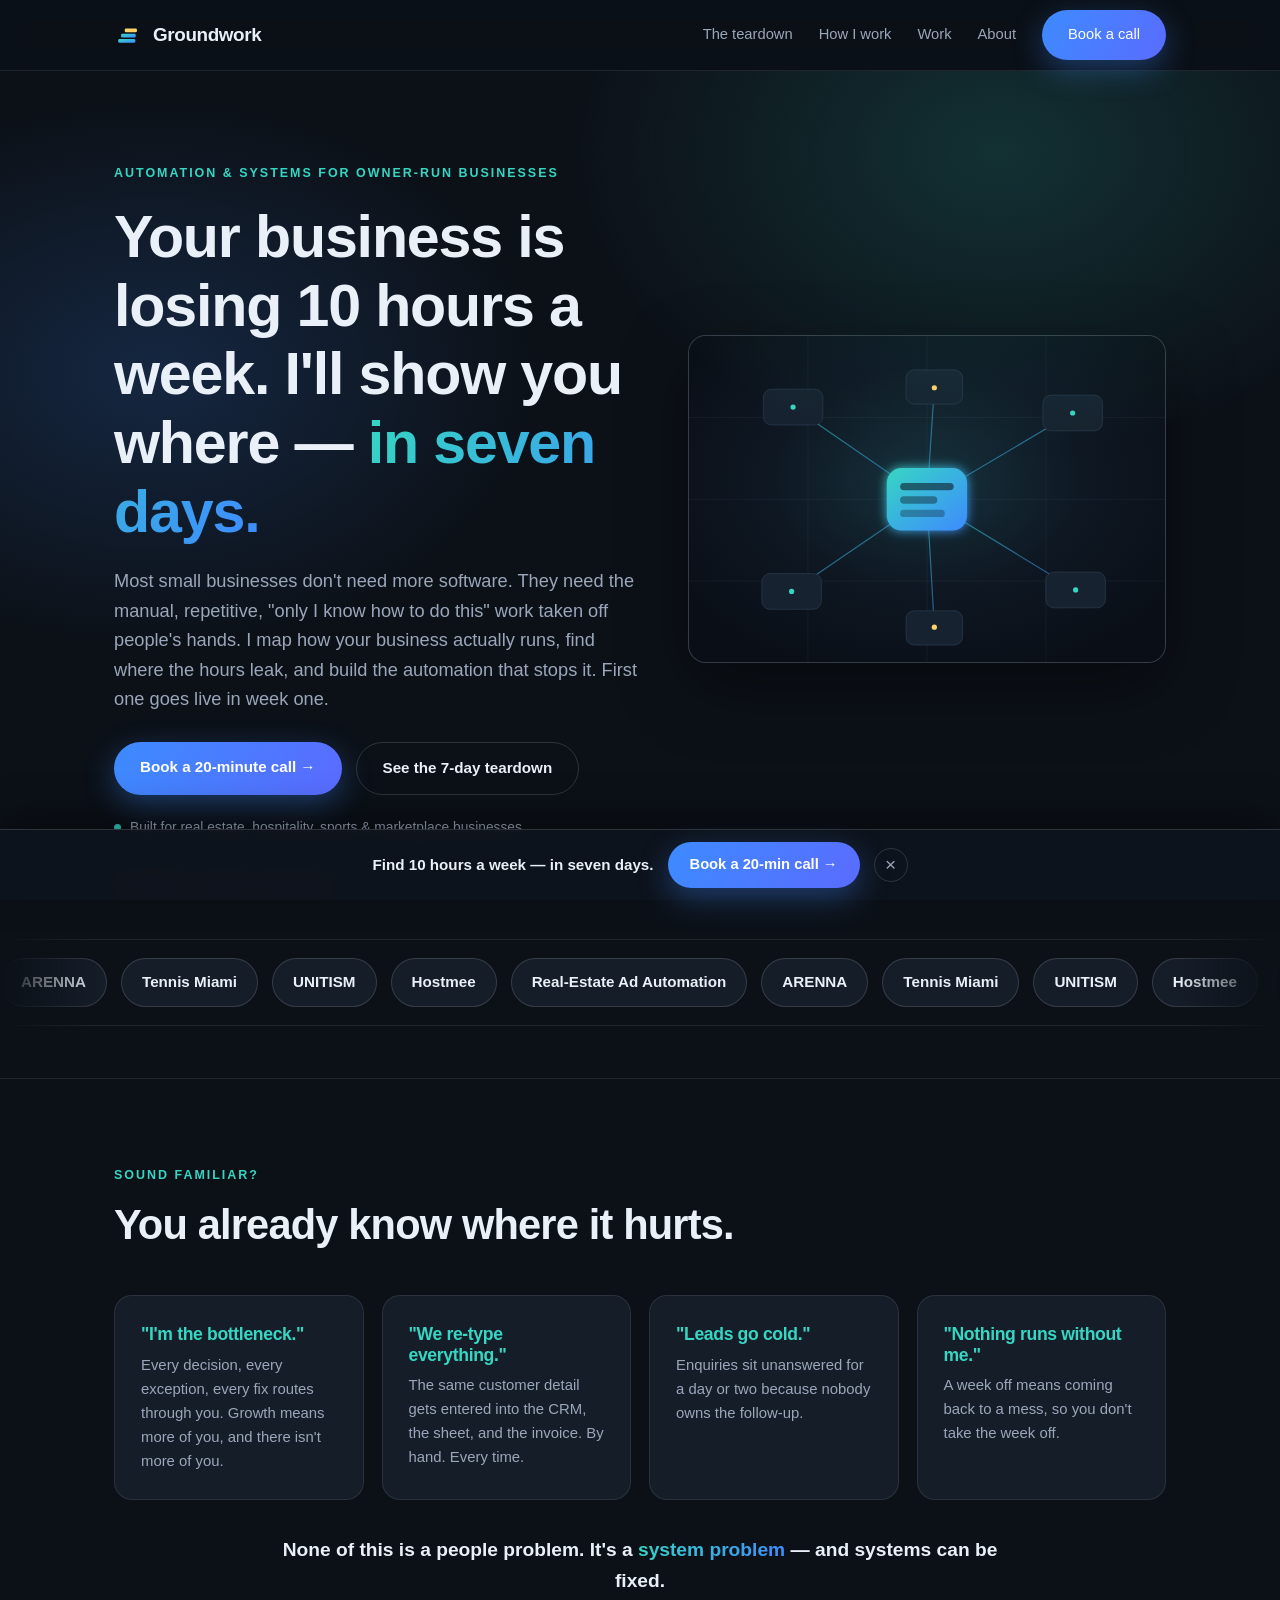
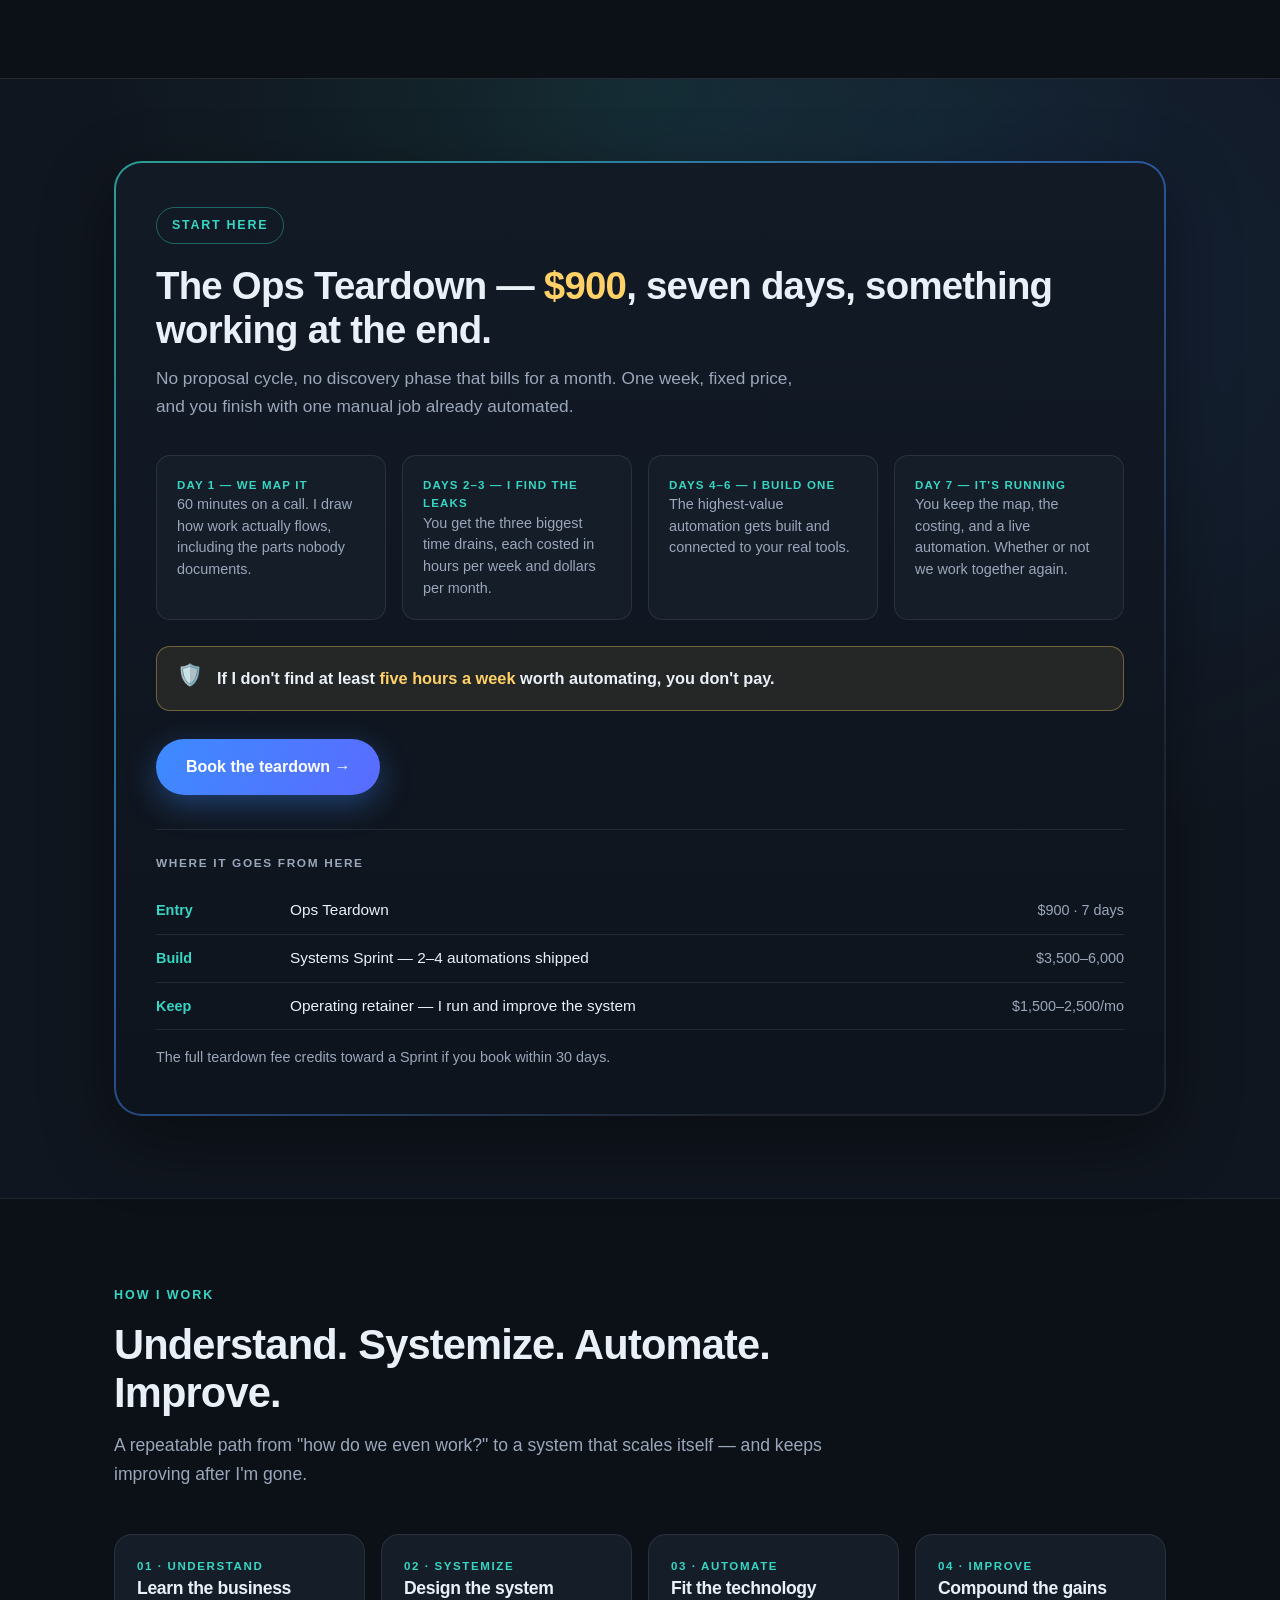
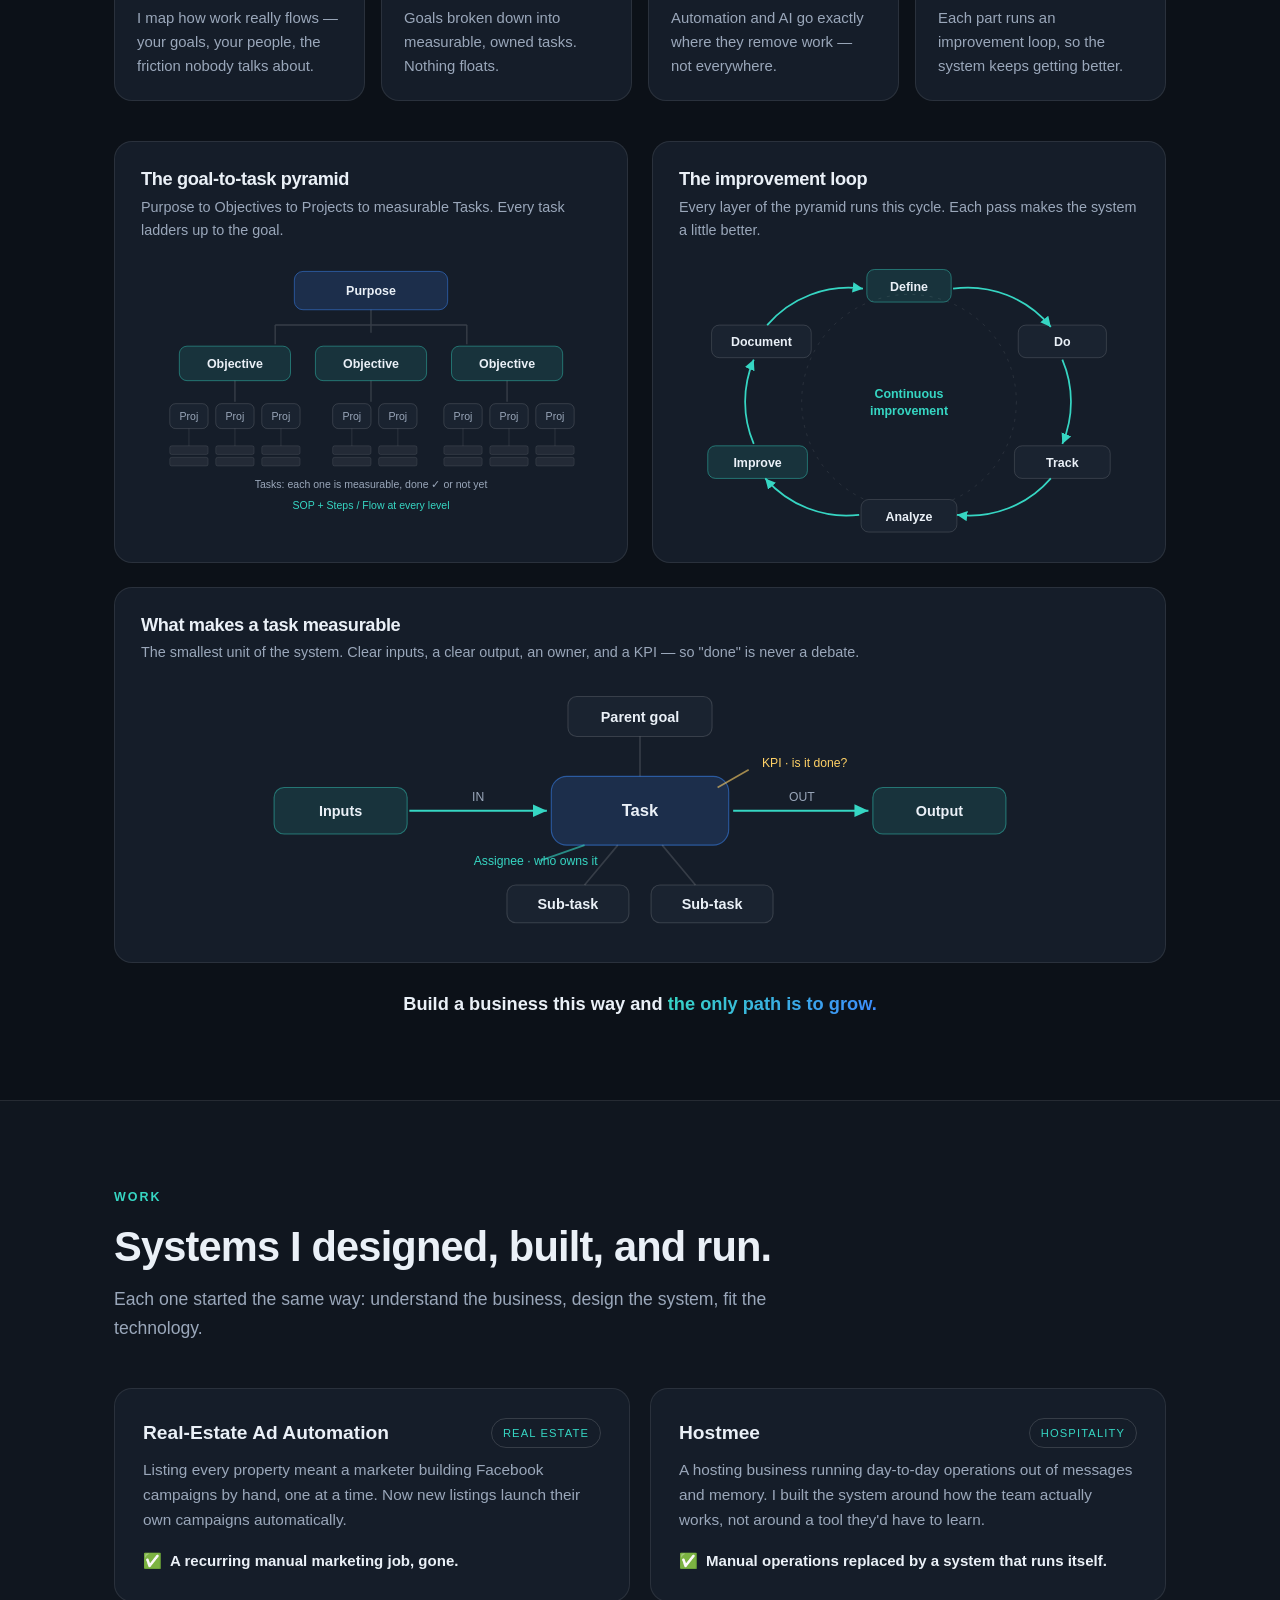
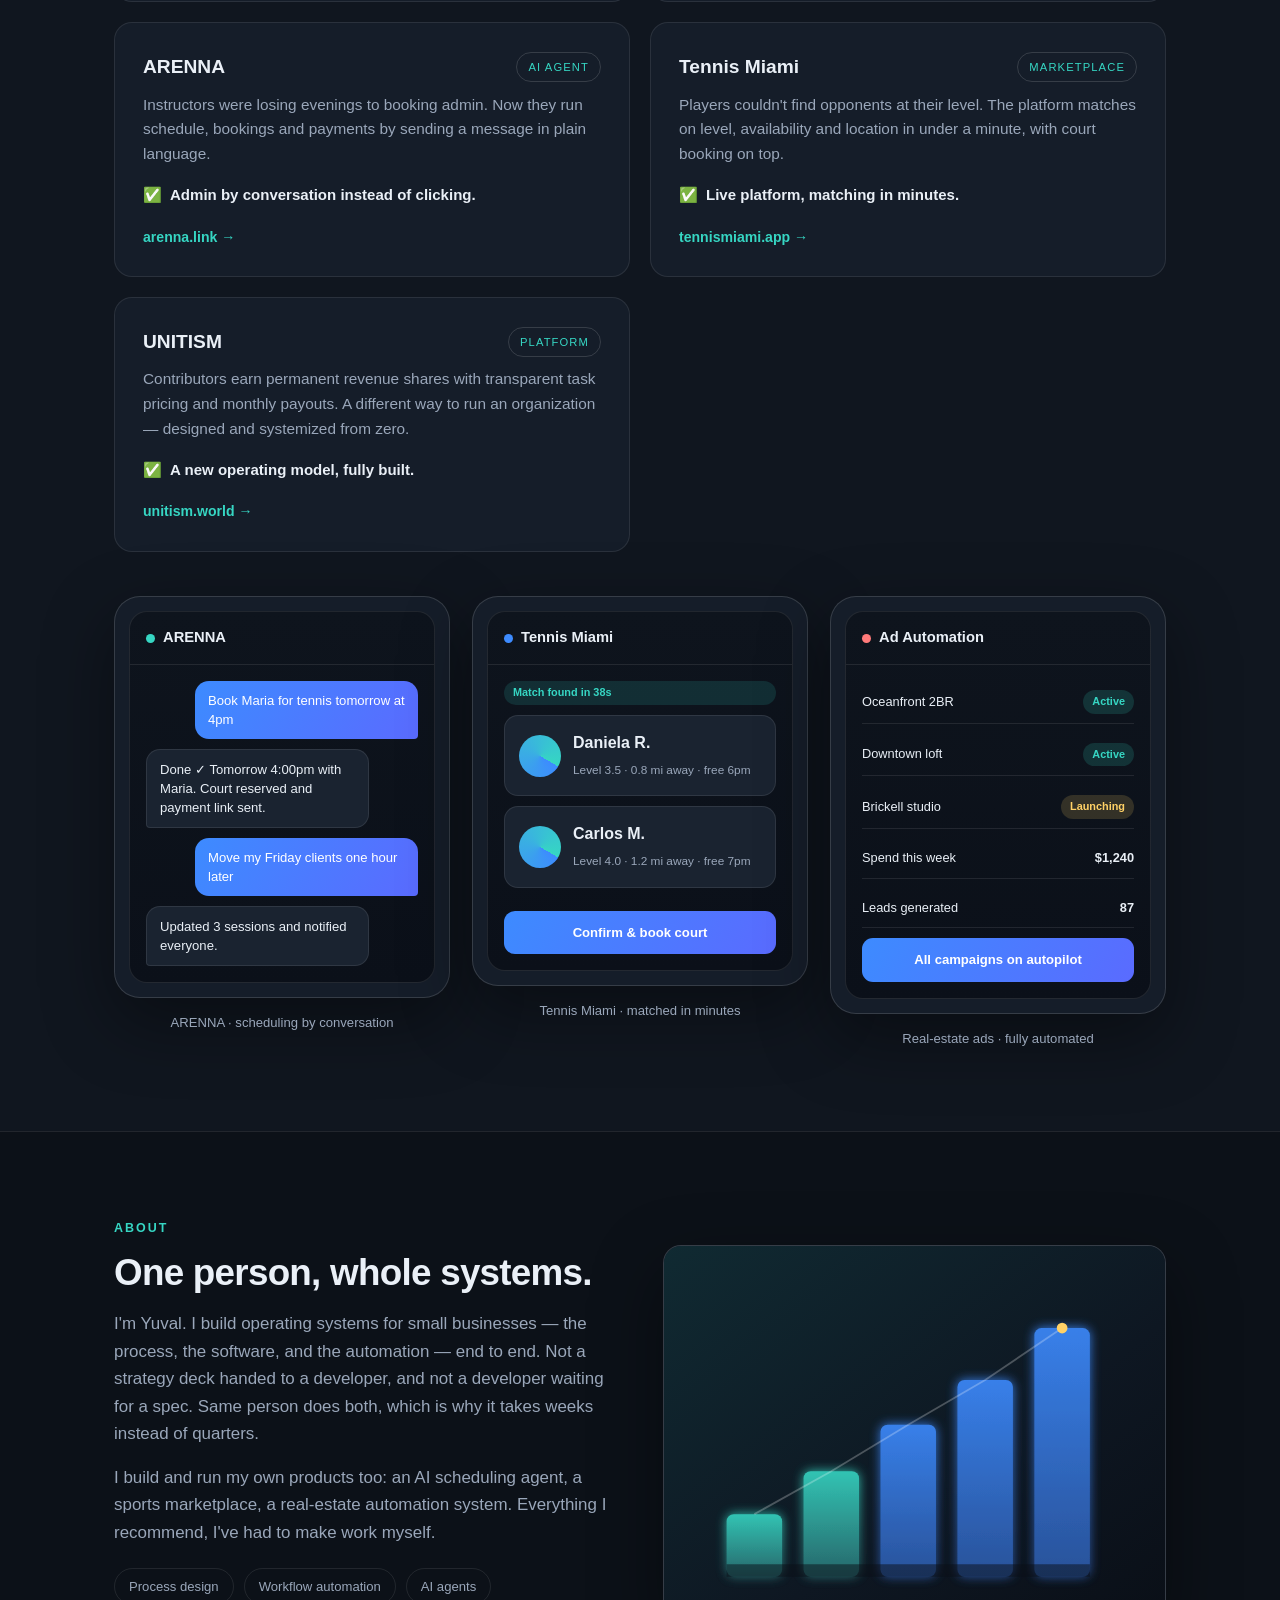
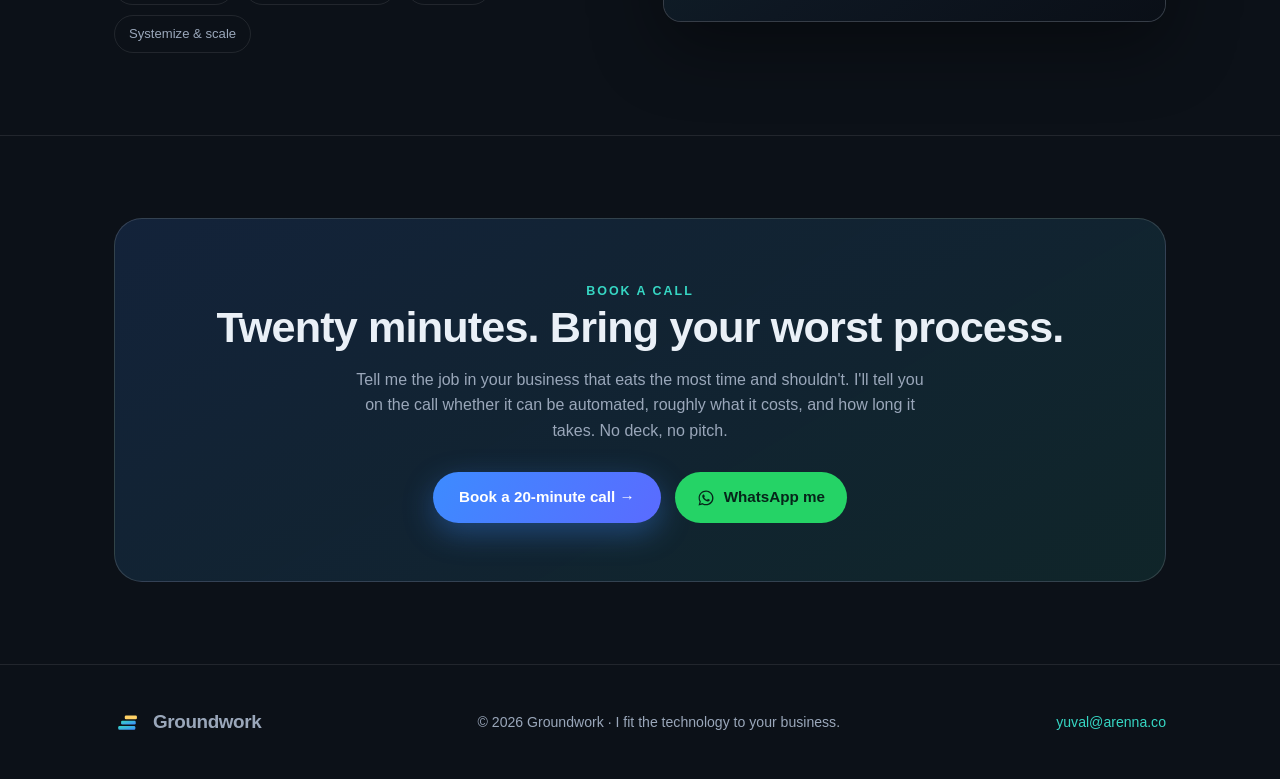
==== commit 673f634e: "Add the Lobby concierge to the site One script tag before </body>. The loader appends its own iframe" ====
--- a/index.html
+++ b/index.html
@@ -748,5 +748,6 @@
     });
   })();
 </script>
+<script src="https://lobby.host/embed.js" data-agent="groundwork"></script>
 </body>
 </html>
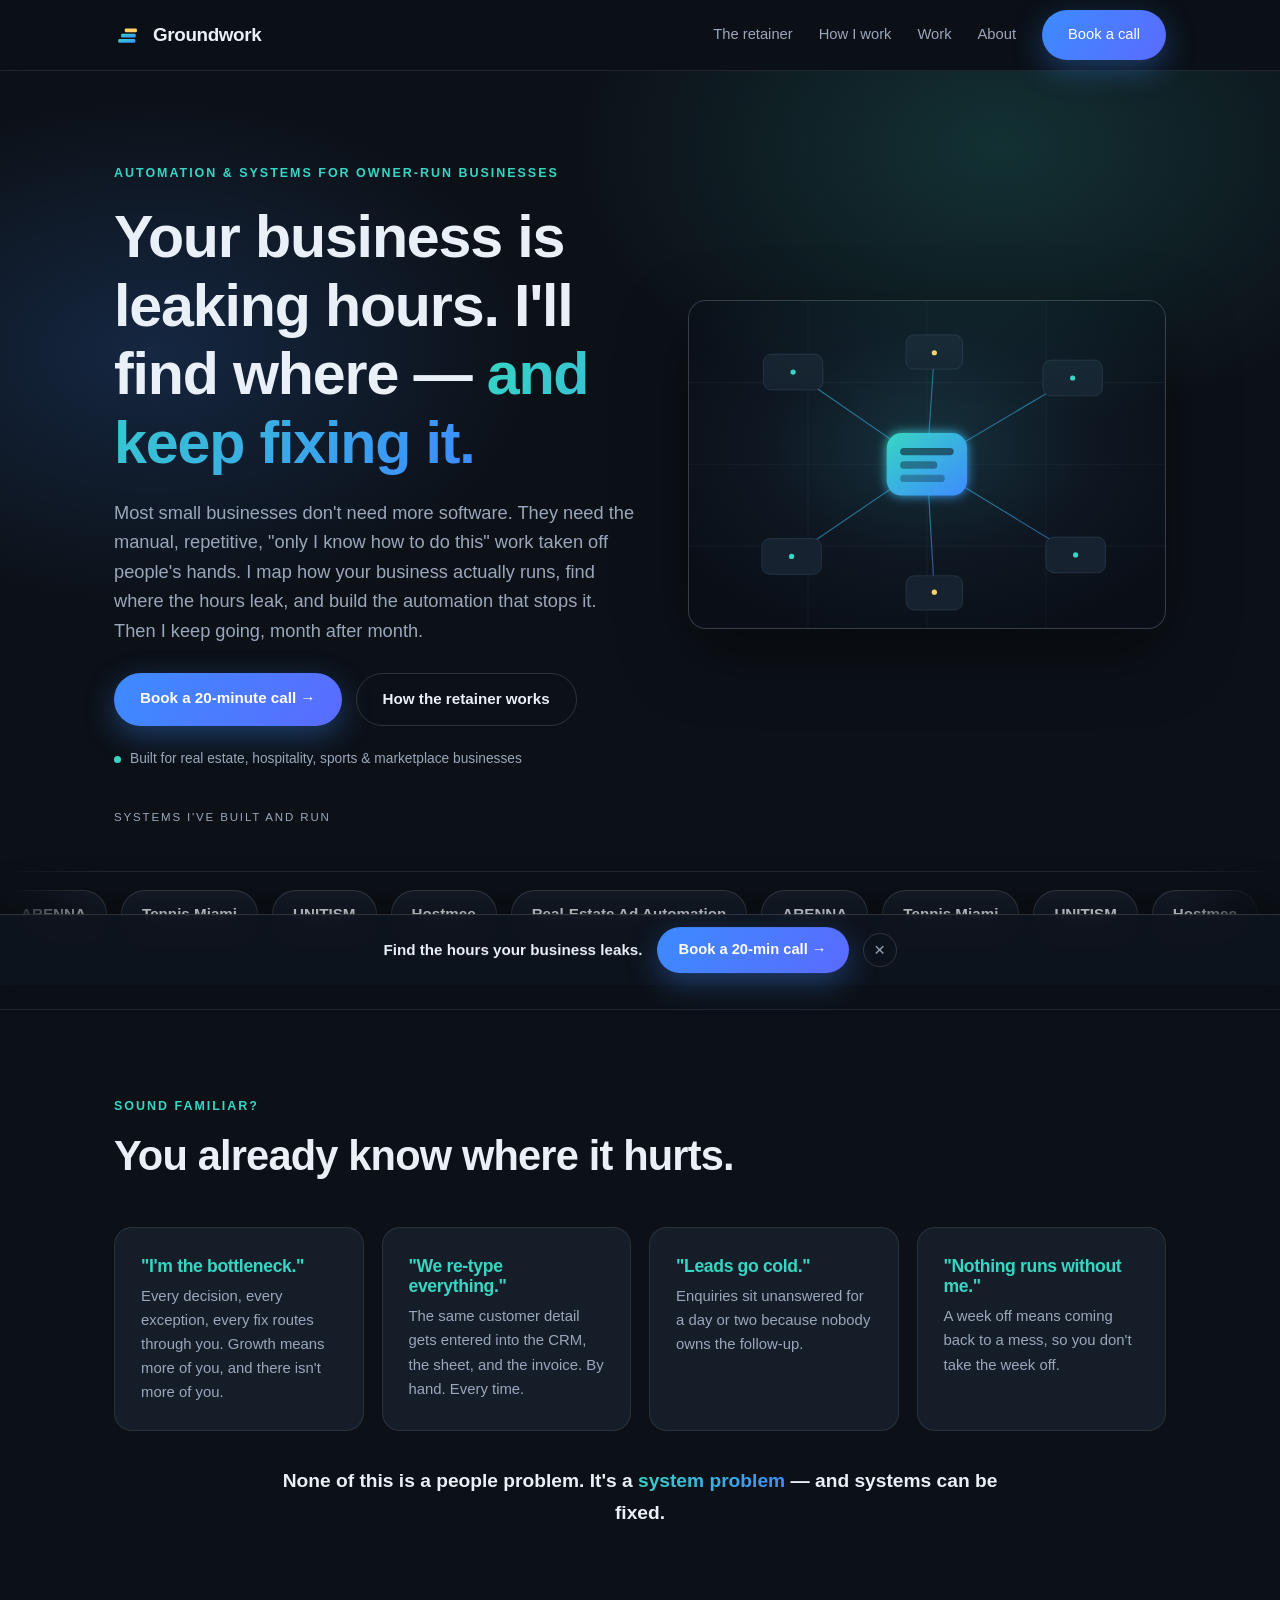
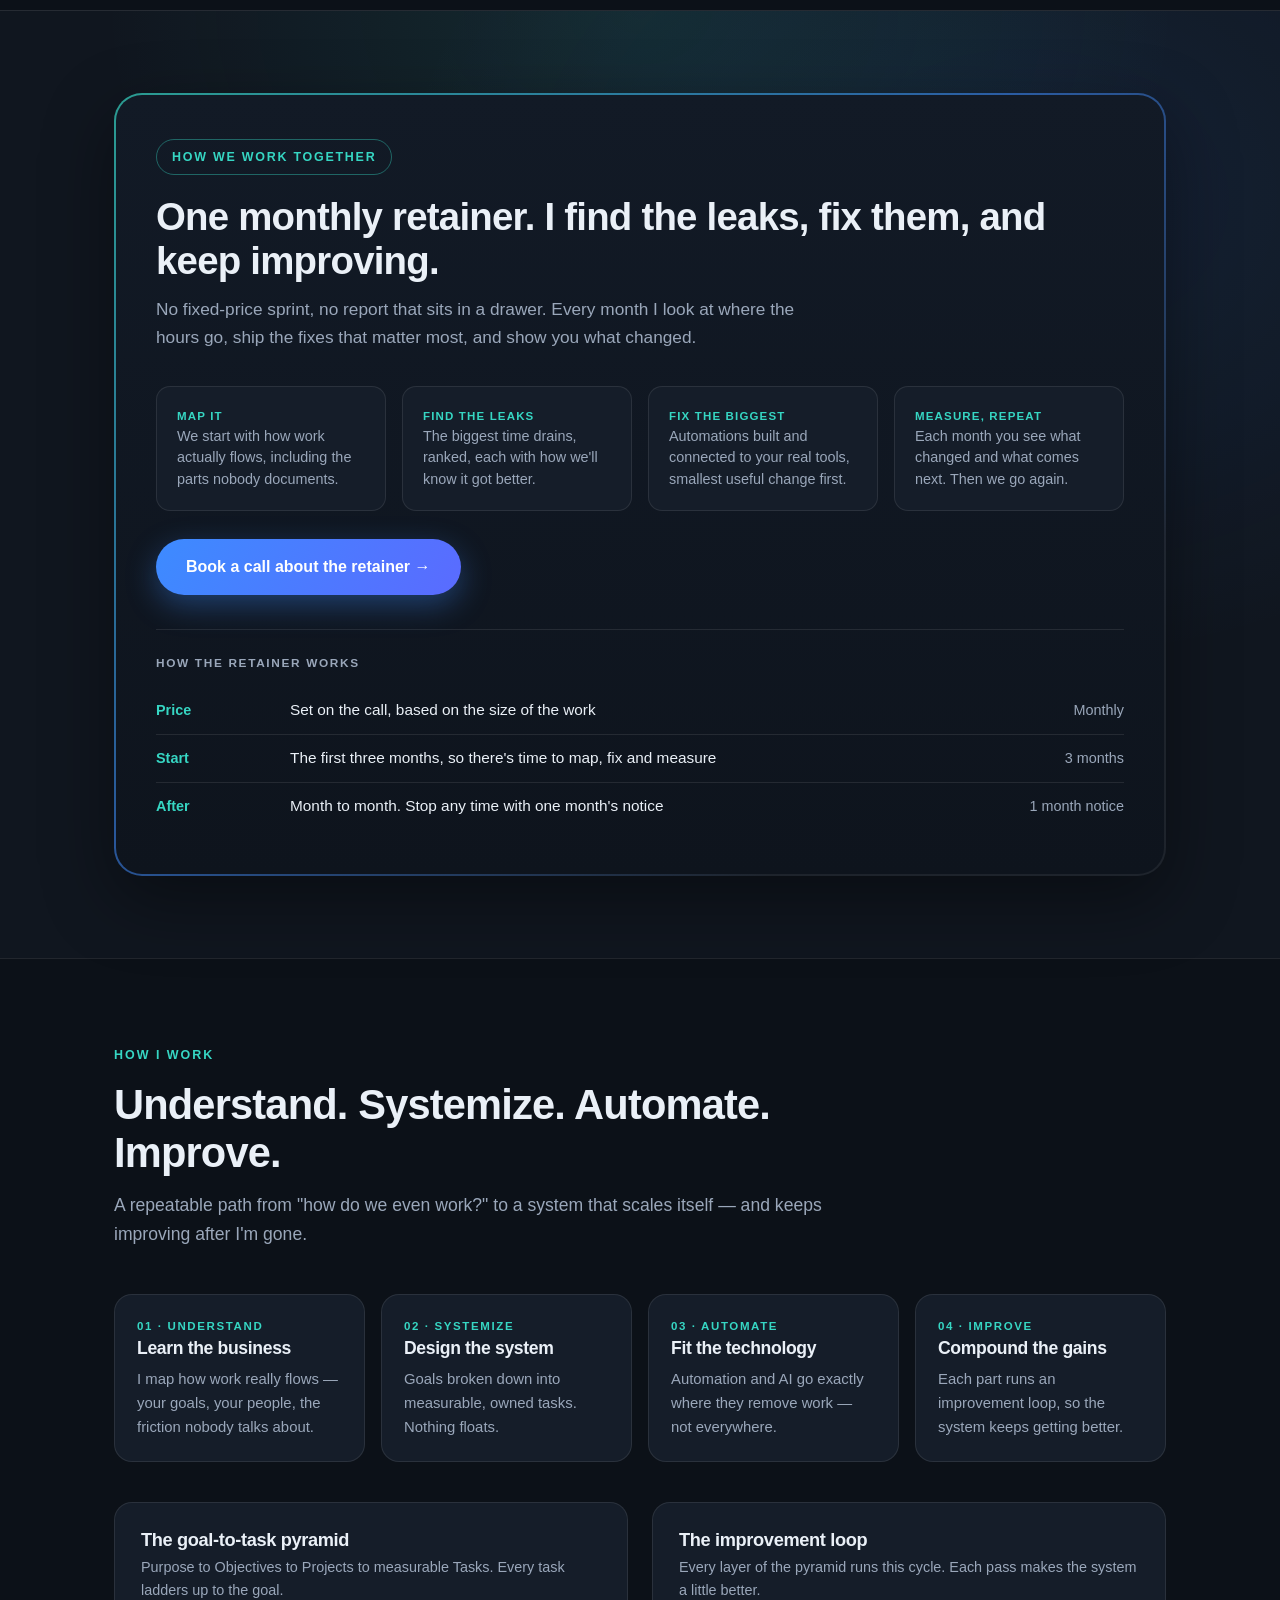
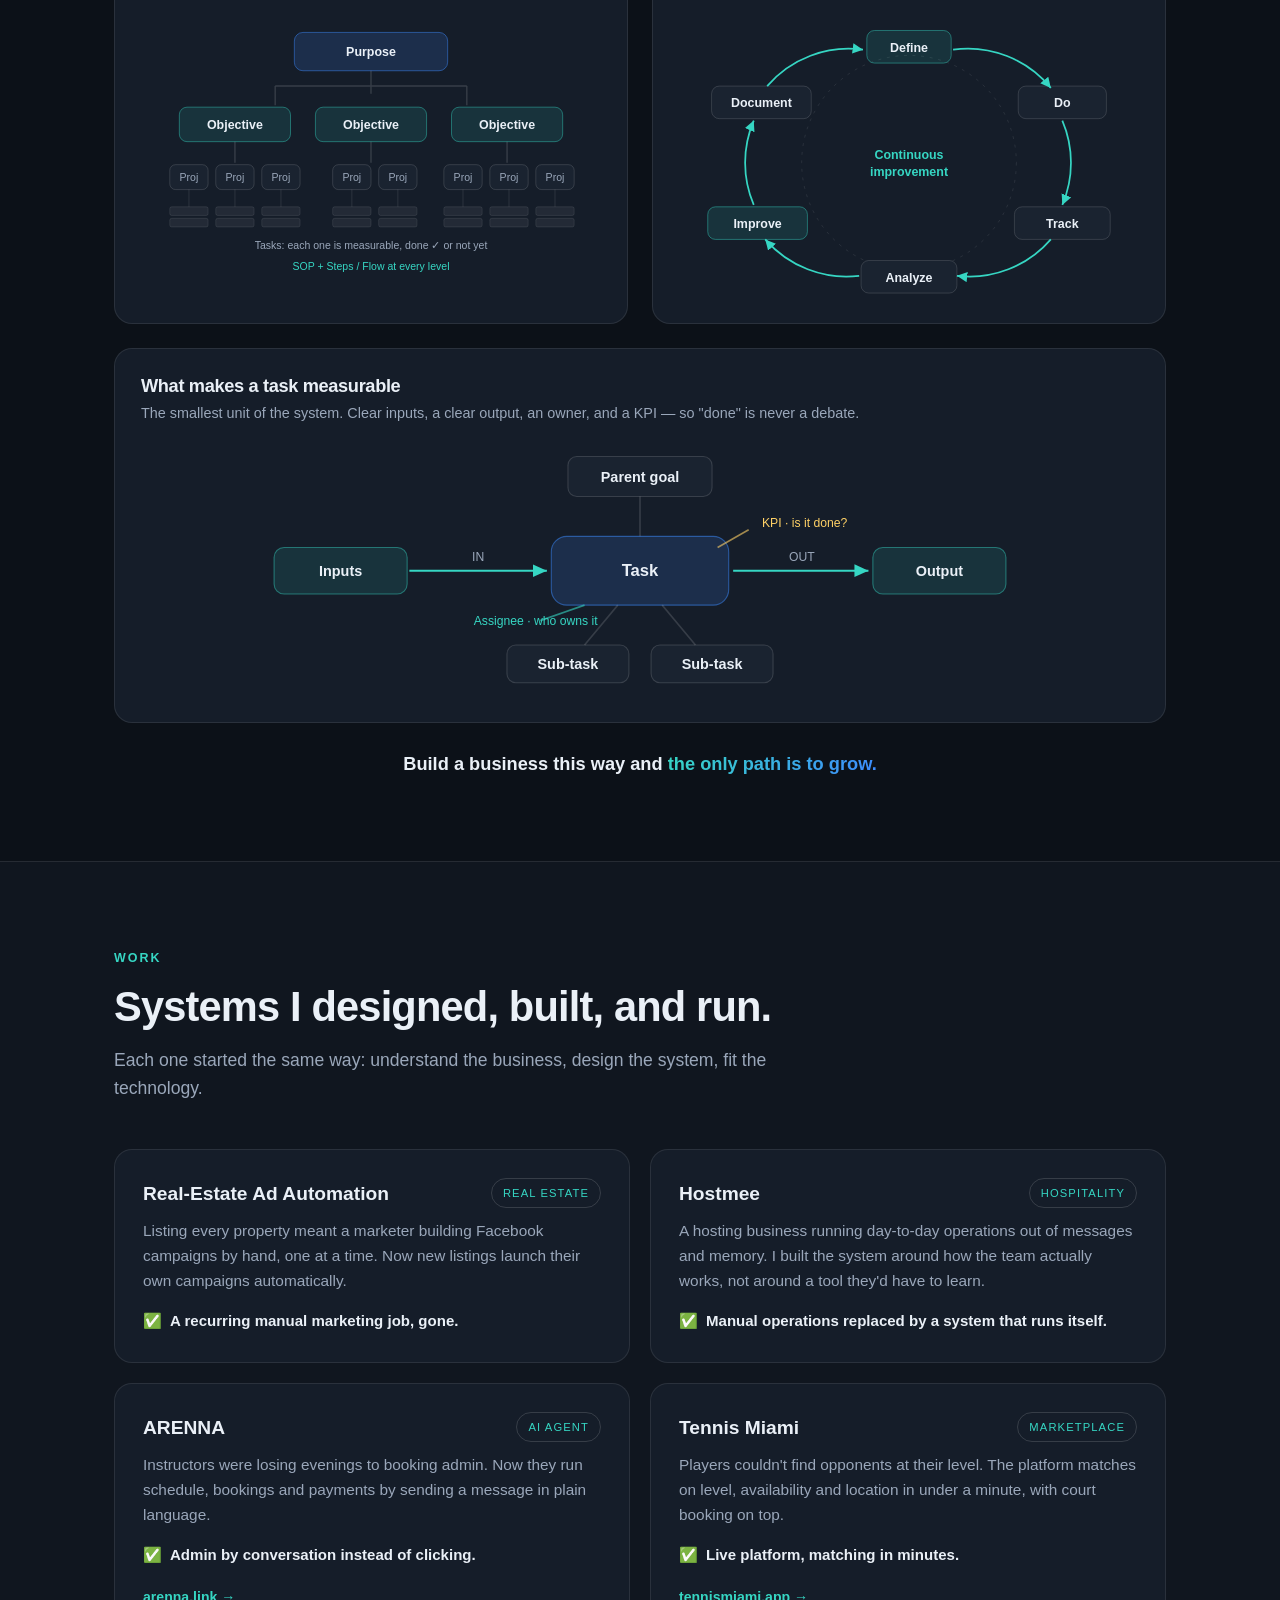
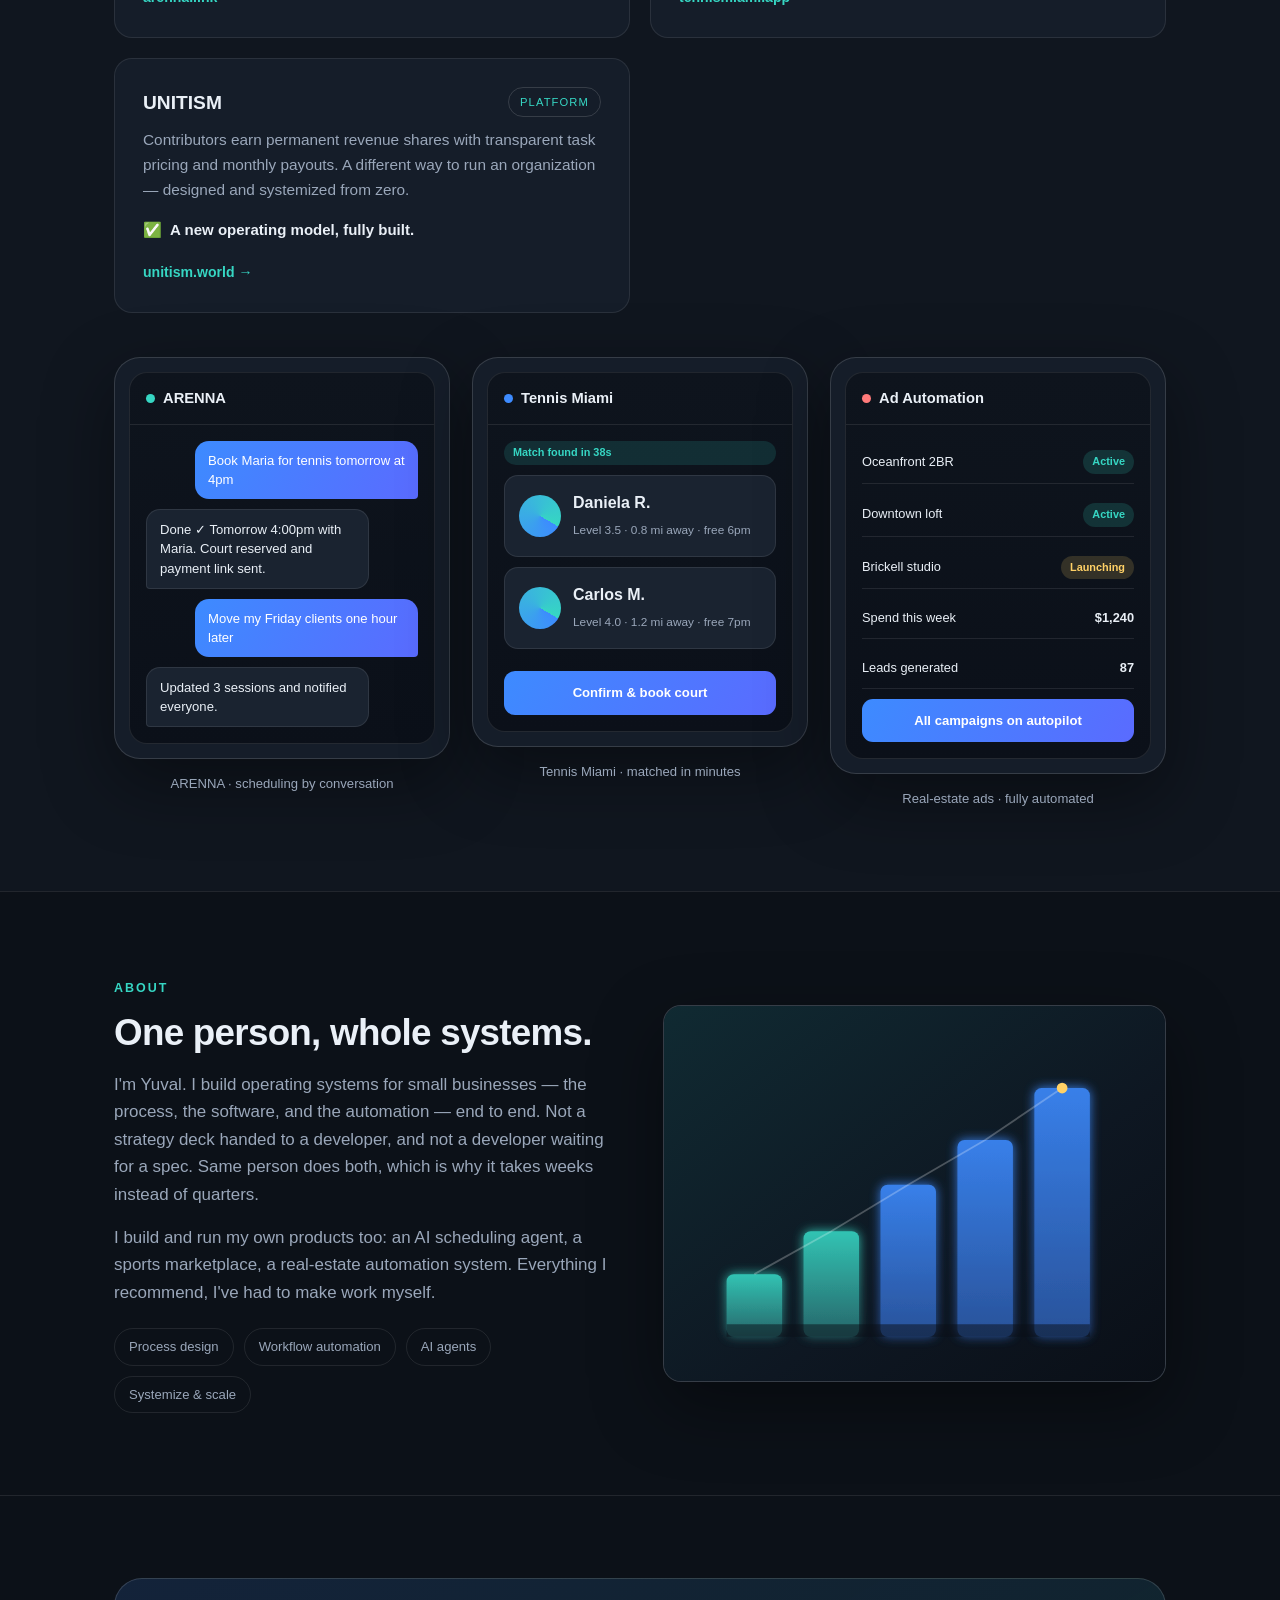
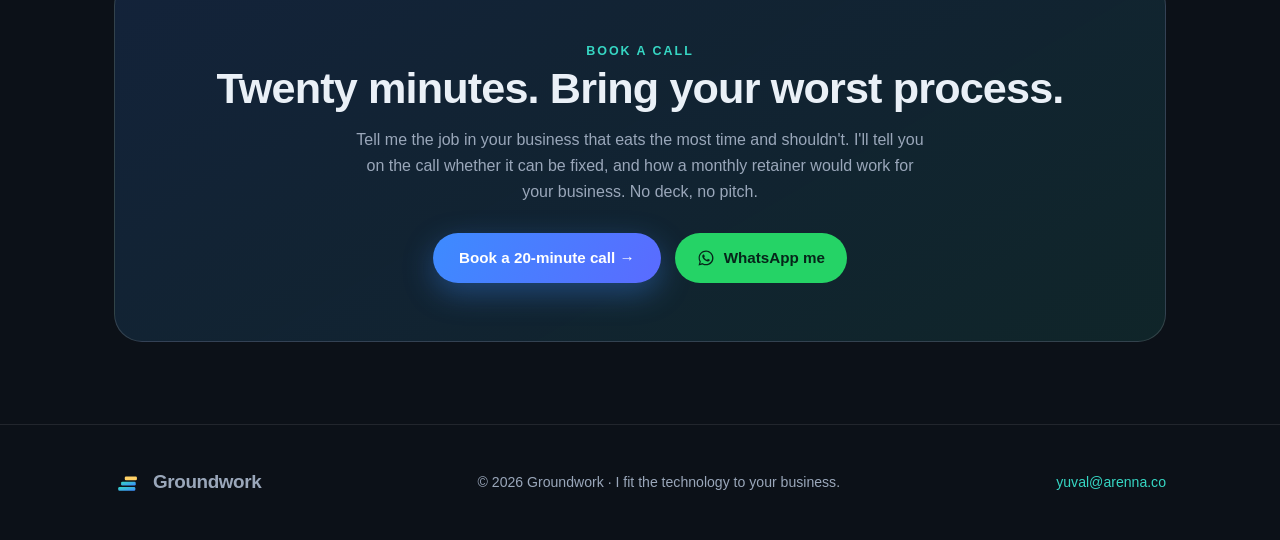
==== commit 0111cde8: "Replace the $900 Ops Teardown with the monthly retainer offer The teardown and the Sprint ladder are" ====
--- a/index.html
+++ b/index.html
@@ -5,21 +5,21 @@
 <meta name="viewport" content="width=device-width, initial-scale=1.0" />
 <title>Groundwork — I find the hours your business loses, and automate them</title>
 <!-- Groundwork site, deployed from GitHub via Vercel -->
-<meta name="description" content="I find the manual, repetitive work your business loses hours to every week — and I automate it away. The first automation goes live in seven days. Book a 20-minute call." />
+<meta name="description" content="I find the manual, repetitive work your business loses hours to every week, automate it away, and keep improving it month after month. Book a 20-minute call." />
 <link rel="canonical" href="https://groundwork-woad.vercel.app/" />
 
 <!-- Open Graph / social (WhatsApp, LinkedIn) -->
 <meta property="og:type" content="website" />
 <meta property="og:site_name" content="Groundwork" />
-<meta property="og:title" content="Your business is losing 10 hours a week. I'll show you where — in seven days." />
-<meta property="og:description" content="I map how your business actually runs, find where the hours leak, and build the automation that stops it. First one goes live in week one. Book a 20-minute call." />
+<meta property="og:title" content="Your business is leaking hours. I'll find where — and keep fixing it." />
+<meta property="og:description" content="I map how your business actually runs, find where the hours leak, and build the automation that stops it, then keep improving it every month. Book a 20-minute call." />
 <meta property="og:url" content="https://groundwork-woad.vercel.app/" />
 <meta property="og:image" content="https://groundwork-woad.vercel.app/og.png" />
 <meta property="og:image:width" content="1200" />
 <meta property="og:image:height" content="630" />
 <meta name="twitter:card" content="summary_large_image" />
-<meta name="twitter:title" content="Your business is losing 10 hours a week. I'll show you where — in seven days." />
-<meta name="twitter:description" content="I find the manual work your business loses hours to, and automate it. First automation live in week one." />
+<meta name="twitter:title" content="Your business is leaking hours. I'll find where — and keep fixing it." />
+<meta name="twitter:description" content="I find the manual work your business loses hours to, automate it, and keep improving it on a monthly retainer." />
 <meta name="twitter:image" content="https://groundwork-woad.vercel.app/og.png" />
 <meta name="theme-color" content="#0c1118" />
 
@@ -34,18 +34,15 @@
   "name": "Groundwork",
   "url": "https://groundwork-woad.vercel.app/",
   "image": "https://groundwork-woad.vercel.app/og.png",
-  "description": "I find the manual, repetitive work owner-run businesses lose hours to every week, and I automate it. The first automation goes live in seven days.",
-  "priceRange": "$900+",
+  "description": "I find the manual, repetitive work owner-run businesses lose hours to every week, automate it, and keep improving it on a monthly retainer.",
   "email": "yuval@arenna.co",
   "founder": { "@type": "Person", "name": "Yuval" },
   "areaServed": "Worldwide",
   "serviceType": ["Business systemization", "Workflow automation", "AI agents"],
   "makesOffer": {
     "@type": "Offer",
-    "name": "The Ops Teardown",
-    "description": "A 7-day fixed-price engagement: I map how the business runs, cost the three biggest time leaks, and build one automation live before the week ends.",
-    "price": "900",
-    "priceCurrency": "USD"
+    "name": "Monthly operating retainer",
+    "description": "An ongoing monthly engagement: I map how the business runs, find where the hours leak, automate the biggest leaks, and measure what changed. Scoped and priced on a 20-minute call."
   }
 }
 </script>
@@ -292,7 +289,7 @@
   <div class="wrap nav-inner">
     <a href="#top" class="logo"><svg class="mark" viewBox="0 0 64 64" width="28" height="26" aria-hidden="true"><defs><linearGradient id="lgN" x1="0" y1="0" x2="1" y2="1"><stop offset="0" stop-color="#36d6c3"/><stop offset="1" stop-color="#3d8bff"/></linearGradient></defs><rect x="8" y="42" width="42" height="9" rx="3" fill="url(#lgN)"/><rect x="15" y="29" width="36" height="9" rx="3" fill="url(#lgN)"/><rect x="24" y="16" width="30" height="9" rx="3" fill="#ffd166"/></svg> Groundwork</a>
     <nav class="nav-links" aria-label="Primary">
-      <a href="#offer">The teardown</a>
+      <a href="#offer">The retainer</a>
       <a href="#method">How I work</a>
       <a href="#work">Work</a>
       <a href="#about">About</a>
@@ -310,11 +307,11 @@
     <div class="hero-grid">
       <div class="hero-inner">
         <span class="eyebrow">Automation &amp; systems for owner-run businesses</span>
-        <h1 id="hero-h">Your business is losing 10 hours a week. I'll show you where — <span class="hl">in seven days.</span></h1>
-        <p class="lead">Most small businesses don't need more software. They need the manual, repetitive, "only I know how to do this" work taken off people's hands. I map how your business actually runs, find where the hours leak, and build the automation that stops it. First one goes live in week one.</p>
+        <h1 id="hero-h">Your business is leaking hours. I'll find where — <span class="hl">and keep fixing it.</span></h1>
+        <p class="lead">Most small businesses don't need more software. They need the manual, repetitive, "only I know how to do this" work taken off people's hands. I map how your business actually runs, find where the hours leak, and build the automation that stops it. Then I keep going, month after month.</p>
         <div class="hero-cta">
           <a href="#book" class="btn btn-primary" data-book>Book a 20-minute call →</a>
-          <a href="#offer" class="btn btn-ghost">See the 7-day teardown</a>
+          <a href="#offer" class="btn btn-ghost">How the retainer works</a>
         </div>
         <p class="trust"><span class="tdot" aria-hidden="true"></span> Built for real estate, hospitality, sports &amp; marketplace businesses</p>
       </div>
@@ -399,44 +396,38 @@
   <div class="wrap">
     <div class="offer-card reveal">
       <div class="offer-inner">
-        <span class="offer-badge">Start here</span>
-        <h2 class="offer-h" id="offer-h">The Ops Teardown — <span class="price">$900</span>, seven days, something working at the end.</h2>
-        <p class="offer-sub">No proposal cycle, no discovery phase that bills for a month. One week, fixed price, and you finish with one manual job already automated.</p>
+        <span class="offer-badge">How we work together</span>
+        <h2 class="offer-h" id="offer-h">One monthly retainer. I find the leaks, fix them, and keep improving.</h2>
+        <p class="offer-sub">No fixed-price sprint, no report that sits in a drawer. Every month I look at where the hours go, ship the fixes that matter most, and show you what changed.</p>
 
         <div class="steps">
           <div class="step">
-            <div class="day">Day 1 — We map it</div>
-            <p>60 minutes on a call. I draw how work actually flows, including the parts nobody documents.</p>
+            <div class="day">Map it</div>
+            <p>We start with how work actually flows, including the parts nobody documents.</p>
           </div>
           <div class="step">
-            <div class="day">Days 2–3 — I find the leaks</div>
-            <p>You get the three biggest time drains, each costed in hours per week and dollars per month.</p>
+            <div class="day">Find the leaks</div>
+            <p>The biggest time drains, ranked, each with how we'll know it got better.</p>
           </div>
           <div class="step">
-            <div class="day">Days 4–6 — I build one</div>
-            <p>The highest-value automation gets built and connected to your real tools.</p>
+            <div class="day">Fix the biggest</div>
+            <p>Automations built and connected to your real tools, smallest useful change first.</p>
           </div>
           <div class="step">
-            <div class="day">Day 7 — It's running</div>
-            <p>You keep the map, the costing, and a live automation. Whether or not we work together again.</p>
+            <div class="day">Measure, repeat</div>
+            <p>Each month you see what changed and what comes next. Then we go again.</p>
           </div>
         </div>
 
-        <div class="guarantee">
-          <span class="g-ic" aria-hidden="true">🛡️</span>
-          <p>If I don't find at least <span>five hours a week</span> worth automating, you don't pay.</p>
+        <div class="offer-cta">
+          <a href="#book" class="btn btn-primary" data-book>Book a call about the retainer →</a>
         </div>
 
-        <div class="offer-cta">
-          <a href="#book" class="btn btn-primary" data-book>Book the teardown →</a>
-        </div>
-
         <div class="ladder">
-          <div class="lh">Where it goes from here</div>
-          <div class="lrow"><span class="lstep">Entry</span><span class="lwhat">Ops Teardown</span><span class="lprice">$900 · 7 days</span></div>
-          <div class="lrow"><span class="lstep">Build</span><span class="lwhat">Systems Sprint — 2–4 automations shipped</span><span class="lprice">$3,500–6,000</span></div>
-          <div class="lrow"><span class="lstep">Keep</span><span class="lwhat">Operating retainer — I run and improve the system</span><span class="lprice">$1,500–2,500/mo</span></div>
-          <p class="note">The full teardown fee credits toward a Sprint if you book within 30 days.</p>
+          <div class="lh">How the retainer works</div>
+          <div class="lrow"><span class="lstep">Price</span><span class="lwhat">Set on the call, based on the size of the work</span><span class="lprice">Monthly</span></div>
+          <div class="lrow"><span class="lstep">Start</span><span class="lwhat">The first three months, so there's time to map, fix and measure</span><span class="lprice">3 months</span></div>
+          <div class="lrow"><span class="lstep">After</span><span class="lwhat">Month to month. Stop any time with one month's notice</span><span class="lprice">1 month notice</span></div>
         </div>
       </div>
     </div>
@@ -684,7 +675,7 @@
     <div class="cta-box reveal">
       <span class="eyebrow">Book a call</span>
       <h2 id="book-h">Twenty minutes. Bring your worst process.</h2>
-      <p>Tell me the job in your business that eats the most time and shouldn't. I'll tell you on the call whether it can be automated, roughly what it costs, and how long it takes. No deck, no pitch.</p>
+      <p>Tell me the job in your business that eats the most time and shouldn't. I'll tell you on the call whether it can be fixed, and how a monthly retainer would work for your business. No deck, no pitch.</p>
       <div class="cta-actions">
         <a href="https://cal.com/yuval/20min" class="btn btn-primary" data-book>Book a 20-minute call →</a>
         <a class="btn-wa" href="https://wa.me/13473011947?text=Hi%20Yuval%2C%20I%27d%20like%20to%20talk%20about%20automating%20a%20process%20in%20my%20business." target="_blank" rel="noopener">
@@ -708,7 +699,7 @@
 
 <!-- STICKY COMPACT CTA -->
 <div class="sticky-cta" id="stickyCta" role="region" aria-label="Book a call">
-  <span class="sc-text">Find 10 hours a week — in seven days.</span>
+  <span class="sc-text">Find the hours your business leaks.</span>
   <a href="https://cal.com/yuval/20min" class="btn btn-primary" data-book>Book a 20-min call →</a>
   <button class="sc-close" id="scClose" type="button" aria-label="Dismiss">×</button>
 </div>
